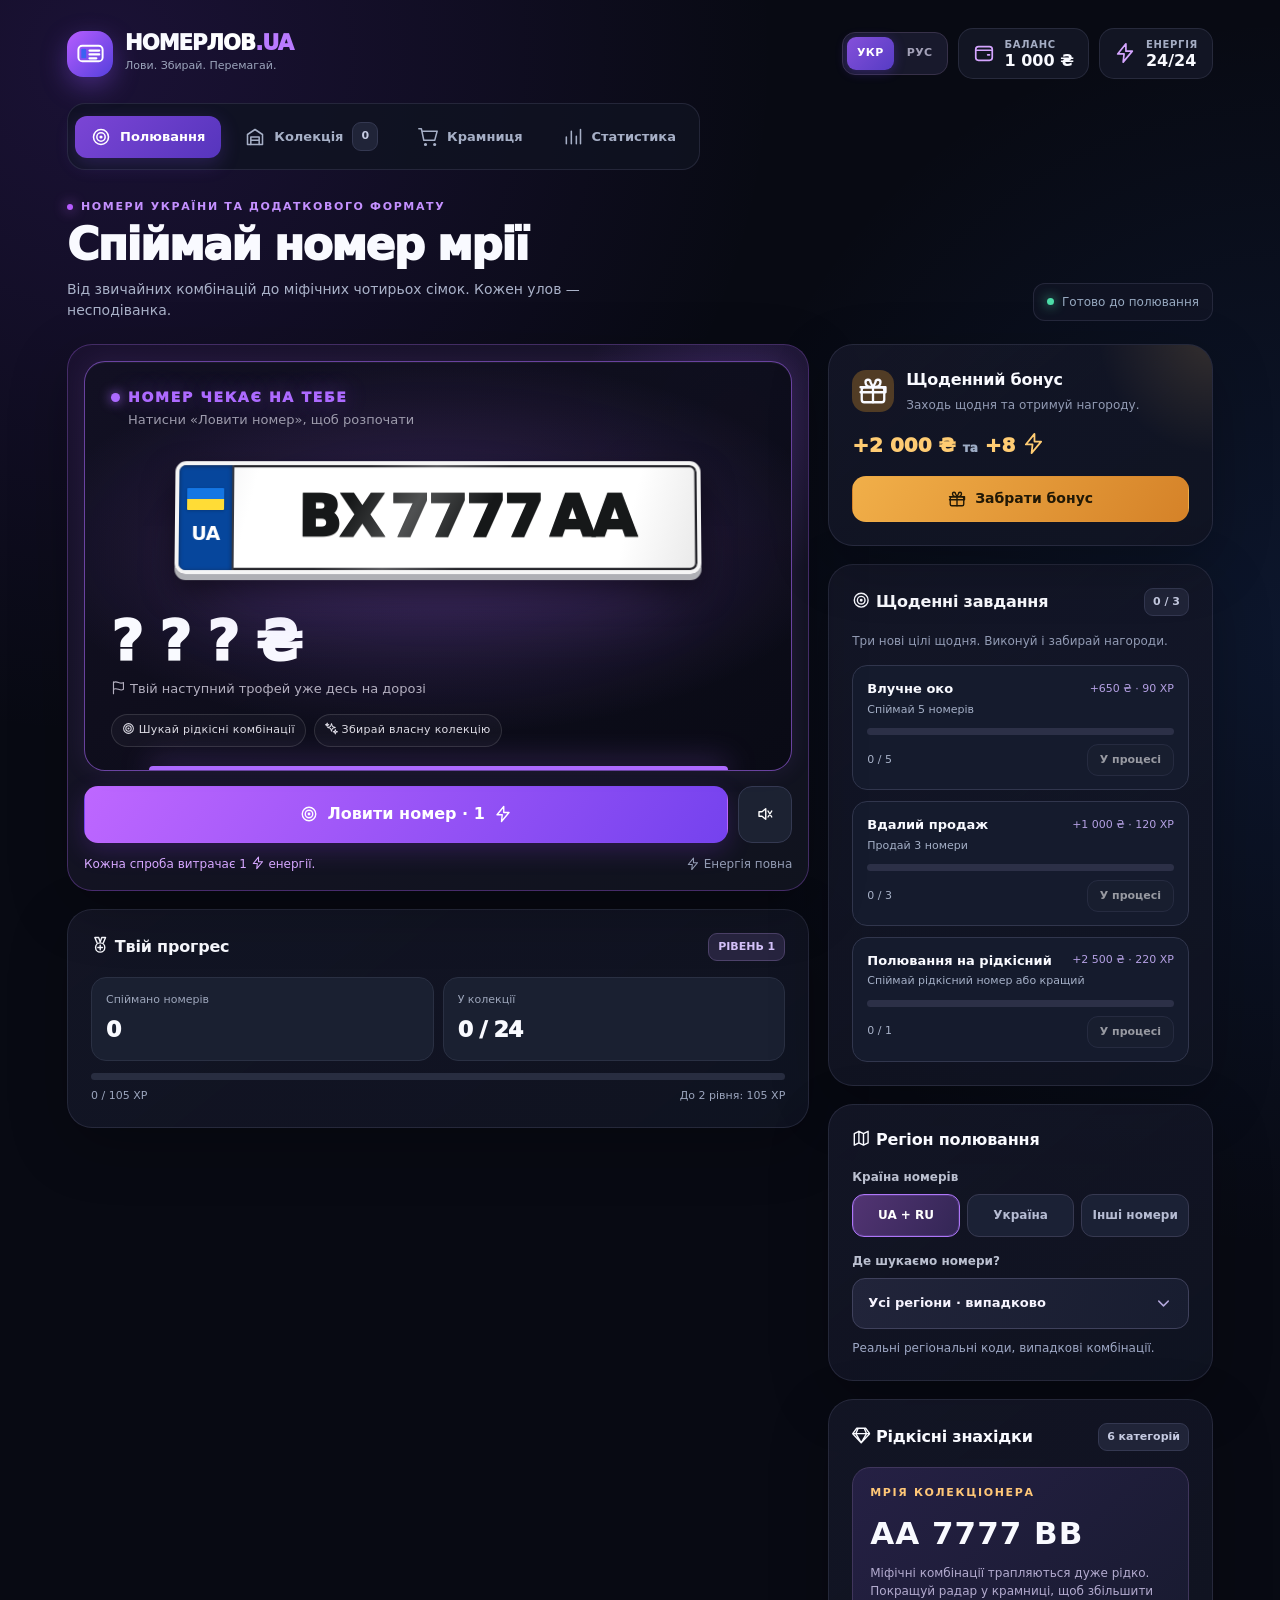
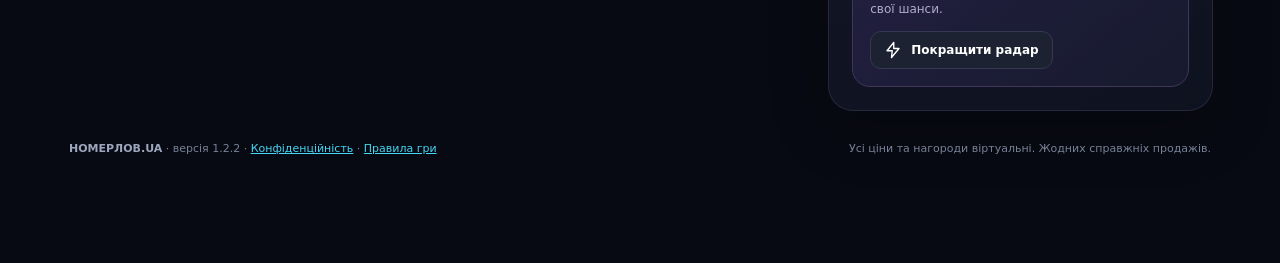
==== index.html @ 93c9ab0f "fix(ui): neutral labels for alternate plates (v1.2.2)" ====
<!doctype html>
<html lang="uk">
<head>
  <meta charset="utf-8">
  <meta name="viewport" content="width=device-width,initial-scale=1,viewport-fit=cover">
  <meta name="theme-color" content="#0b0b17">
  <meta name="description" content="НомерЛов UA — гра про колекціонування українських автомобільних номерів та номерів додаткового формату. Лови рідкісні комбінації, збирай колекцію та покращуй радар.">
  <link rel="icon" type="image/svg+xml" href="icon.svg">
  <link rel="apple-touch-icon" href="icon-192.png">
  <link rel="manifest" href="manifest.webmanifest">
  <title>НомерЛов UA — полювання на номери</title>
  <style>
    :root{--bg:#080a13;--bg2:#101222;--panel:#111525;--panel2:#171b2e;--white:#f9faff;--muted:#929bb4;--line:rgba(198,204,248,.115);--primary:#a75eff;--primary2:#684cf0;--cyan:#44d6f3;--green:#52dfad;--gold:#ffcc73;--radius:25px;--rarity:#a75eff;--shadow:0 18px 60px rgba(0,0,0,.24)}
    *{box-sizing:border-box}html{scroll-behavior:smooth}body{margin:0;min-height:100vh;color:var(--white);font:500 15px/1.5 system-ui,-apple-system,'Segoe UI',Arial,sans-serif;background:radial-gradient(ellipse 72% 50% at 8% 3%,rgba(112,52,211,.18),transparent 73%),radial-gradient(ellipse 54% 39% at 101% 34%,rgba(46,111,228,.12),transparent 85%),var(--bg);overflow-x:hidden}
    button,select,input{font:inherit}button{cursor:pointer}button:disabled{cursor:not-allowed;opacity:.56}button:focus-visible,select:focus-visible,input:focus-visible{outline:3px solid rgba(98,208,255,.8);outline-offset:3px}a{color:var(--cyan)}.hidden{display:none!important}.wrap{max-width:1190px;margin:0 auto;padding:0 22px}.upper{font-size:11px;font-weight:900;letter-spacing:1.65px;text-transform:uppercase}.muted{color:var(--muted)}.num{font-variant-numeric:tabular-nums}.top-glow{position:fixed;pointer-events:none;inset:0;background-image:linear-gradient(110deg,rgba(255,255,255,.016) 1px,transparent 1px);background-size:76px 76px;opacity:.28;mask-image:linear-gradient(to bottom,#000,transparent 65%)}
    .header{position:relative;z-index:3;display:flex;justify-content:space-between;align-items:center;gap:16px;padding:28px 0 24px}.brand{display:inline-flex;gap:12px;align-items:center;min-width:0}.brand-mark{display:grid;place-items:center;width:46px;height:46px;flex-shrink:0;border-radius:16px;background:linear-gradient(135deg,#b65dff,#5540dc);box-shadow:0 9px 26px rgba(145,82,247,.36)}.brand-mark svg{width:31px;height:31px}.brand-text{font-size:21px;font-weight:1000;letter-spacing:-.9px;line-height:1.1}.brand-text i{font-style:normal;color:#b97aff}.brand-tag{font-size:11px;color:#9ca5bc;margin-top:3px}.header-right{display:flex;align-items:center;gap:10px}.mini-stat{min-height:51px;display:flex;gap:10px;align-items:center;padding:8px 14px;border:1px solid var(--line);border-radius:15px;background:#141827d9;white-space:nowrap}.mini-stat .ico{font-size:21px}.mini-stat .small{font-size:10px;color:#a5adc4;text-transform:uppercase;font-weight:800;letter-spacing:.7px}.mini-stat strong{font-size:16px;line-height:1.15;display:block}.status-dot{height:7px;width:7px;border-radius:50%;background:#4ddda8;box-shadow:0 0 12px #4ddda8}
    .nav{display:flex;align-items:center;gap:8px;padding:7px;background:#101422c9;border:1px solid var(--line);border-radius:18px;margin-bottom:29px;width:fit-content}.nav button{border:0;background:transparent;color:#a6afc6;border-radius:12px;padding:11px 16px;display:flex;align-items:center;gap:9px;font-size:13px;font-weight:850;transition:.15s}.nav button:hover{color:#fff;background:#20263c}.nav button.active{color:white;background:linear-gradient(135deg,#7b45d5,#5635bd);box-shadow:0 6px 19px rgba(126,79,234,.23)}.nav .nav-icon{font-size:16px}
    .intro{display:flex;justify-content:space-between;align-items:flex-end;gap:16px;margin-bottom:23px}.eyebrow{color:#c490ff;margin-bottom:6px;display:flex;gap:8px;align-items:center}.eyebrow:before{content:"";display:inline-block;height:6px;width:6px;border-radius:50%;background:#b65bff;box-shadow:0 0 13px #c064ff}h1{font-size:clamp(27px,4.3vw,44px);line-height:1.1;letter-spacing:-1.7px;margin:0 0 9px;font-weight:970}h2{font-size:21px;letter-spacing:-.5px;margin:0;font-weight:900}h3{margin:0;font-size:16px;font-weight:900;letter-spacing:-.2px}p{margin:0}.intro p{color:#aab2c9;max-width:560px;font-size:14px}.online{display:flex;align-items:center;gap:8px;color:#97a9c0;font-size:12px;background:#141727ad;border:1px solid var(--line);padding:9px 13px;border-radius:12px;white-space:nowrap}.app-layout{display:grid;grid-template-columns:minmax(0,1.64fr) minmax(280px,.85fr);gap:19px;align-items:start}.stack{display:grid;gap:18px}.panel{border:1px solid var(--line);border-radius:var(--radius);background:linear-gradient(142deg,#17192bbc,#101422e8);box-shadow:var(--shadow)}.panel-pad{padding:23px}.section-title{display:flex;align-items:center;justify-content:space-between;gap:12px;margin-bottom:16px}.section-title p{font-size:13px;color:var(--muted)}
    .hunt-card{padding:16px;background:linear-gradient(155deg,#1b1230 0,#141324 47%,#10131e 100%);border:1px solid rgba(178,103,255,.3);position:relative;overflow:hidden}.hunt-card:before{content:"";position:absolute;inset:-95px -100px auto auto;width:340px;height:340px;background:radial-gradient(circle,rgba(137,76,218,.23),transparent 67%);pointer-events:none}.card-surface{position:relative;overflow:hidden;border-radius:21px;padding:25px 26px 23px;min-height:366px;border:1.5px solid color-mix(in srgb,var(--rarity) 58%,transparent);background:radial-gradient(ellipse 72% 58% at 50% 45%,color-mix(in srgb,var(--rarity) 25%,transparent),transparent 80%),linear-gradient(145deg,rgba(18,17,35,.95),rgba(10,11,21,.96));box-shadow:inset 0 1px 1px rgba(255,255,255,.055),0 0 25px color-mix(in srgb,var(--rarity) 10%,transparent)}.card-surface:after{content:"";position:absolute;bottom:0;left:9%;right:9%;height:4px;border-radius:4px 4px 0 0;background:var(--rarity);box-shadow:0 0 30px var(--rarity)}.rarity-line{display:flex;align-items:center;gap:8px;font-size:14px;font-weight:950;letter-spacing:1.7px;color:var(--rarity);text-transform:uppercase;text-shadow:0 0 22px color-mix(in srgb,var(--rarity) 42%,transparent)}.rarity-line .dot{height:9px;width:9px;border-radius:50%;background:var(--rarity);box-shadow:0 0 12px var(--rarity)}.smallline{margin:2px 0 20px 17px;color:#9d9bac;font-size:13px}.plate-stage{position:relative;min-height:114px;display:flex;align-items:center;justify-content:center;padding:12px 0 15px}.plate-stage:before{content:"";position:absolute;left:15%;right:15%;bottom:11px;height:29px;background:var(--rarity);filter:blur(43px);opacity:.43}.plate{position:relative;display:flex;align-items:stretch;justify-content:stretch;overflow:hidden;width:min(100%,526px);aspect-ratio:4.66/1;background:linear-gradient(105deg,#e8e9eb,#fff 15%,#fff 85%,#e9e9e9);border:4px solid #f5f5f5;border-radius:11px;box-shadow:inset 0 0 0 2.3px #24242a,0 6px 0 #afb0b5,0 16px 31px #0008;transform:perspective(900px) rotateX(2deg);transition:filter .2s}.plate:after{content:"";pointer-events:none;position:absolute;inset:0;background:linear-gradient(118deg,transparent 33%,rgba(255,255,255,.65) 45%,transparent 58%);opacity:.38}.plate-eu{background:#06469c;color:#fff;flex:0 0 10.7%;display:flex;flex-direction:column;align-items:center;justify-content:center;gap:9px;border-right:2px solid #343844;box-shadow:inset 0 1px 4px #13284f}.plate-flag{display:flex;flex-direction:column;width:70%;height:21%;border-radius:1px;overflow:hidden;box-shadow:0 1px 3px #0003}.plate-flag i:first-child{background:#1476e4;flex:1}.plate-flag i:last-child{background:#ffdc36;flex:1}.plate-eu strong{font-weight:850;font-size:clamp(11px,1.8vw,19px);letter-spacing:-.6px}.plate-main{flex:1;display:flex;align-items:center;justify-content:center;color:#161819;font-size:clamp(22px,5.1vw,57px);font-family:'Arial Narrow',Impact,system-ui,sans-serif;font-stretch:condensed;letter-spacing:-1.7px;font-weight:950;line-height:1;white-space:nowrap;padding:0 3px;text-shadow:0 1px .2px #0005}.plate-main .plate-digits{margin:0 .14em}.price{font-size:clamp(31px,5.3vw,55px);letter-spacing:-1.5px;font-weight:1000;line-height:1.12;margin-top:22px}.card-desc{color:#b4b0c0;font-size:13px;margin-top:6px;min-height:19px}.traits{display:flex;flex-wrap:wrap;gap:8px;margin-top:16px}.trait{font-size:11px;letter-spacing:.3px;color:#dedde6;background:#ffffff08;border:1px solid #ffffff20;padding:7px 10px;border-radius:999px;white-space:nowrap}.trait b{color:var(--rarity);font-weight:950}.card-surface[data-rarity="common"]{--rarity:#91a0bd}.card-surface[data-rarity="uncommon"]{--rarity:#4bdfaf}.card-surface[data-rarity="rare"]{--rarity:#59a8ff}.card-surface[data-rarity="epic"]{--rarity:#ae6dff}.card-surface[data-rarity="legendary"]{--rarity:#ffcc74}.card-surface[data-rarity="mythic"]{--rarity:#ff65d2}.card-surface[data-rarity="waiting"]{--rarity:#ad6aff}
    .hunting .plate-main{animation:plate-shake .16s infinite alternate}.hunting .plate-stage{filter:blur(.6px)}@keyframes plate-shake{from{transform:translateX(-1.5px);opacity:.9}to{transform:translateX(2px);opacity:1}}.new-catch .card-surface{animation:catch-pop .6s ease-out}@keyframes catch-pop{0%{transform:scale(.975);filter:brightness(1.6)}100%{transform:scale(1);filter:brightness(1)}}
    .action-bar{display:grid;grid-template-columns:1fr auto;gap:10px;margin-top:15px}.btn{border-radius:14px;border:1px solid transparent;display:inline-flex;align-items:center;justify-content:center;gap:9px;padding:13px 17px;font-size:14px;font-weight:850;color:white;transition:transform .16s,filter .16s,background .16s;line-height:1.25}.btn:not(:disabled):active{transform:scale(.97)}.btn:hover:not(:disabled){filter:brightness(1.1)}.btn-primary{background:linear-gradient(125deg,#be67ff,#7542ee);box-shadow:0 8px 23px #873be43a}.btn-green{background:linear-gradient(125deg,#22b886,#127c85)}.btn-red{background:linear-gradient(125deg,#df627a,#a84267)}.btn-outline{border-color:#343951;background:#1c2232}.btn-ghost{background:#ffffff0c;border-color:#ffffff20}.btn-gold{background:linear-gradient(125deg,#f1af49,#d58228);color:#211806}.btn-small{font-size:12px;padding:9px 13px;border-radius:11px}.btn-block{width:100%}.action-bar .btn{min-height:57px;font-size:16px}.hint{font-size:12px;color:#939cb4;display:flex;align-items:center;justify-content:space-between;gap:8px;margin-top:12px}.catch-note{color:#d6a7ff;min-height:19px}.chip{display:inline-flex;align-items:center;gap:5px;background:#202438;border:1px solid #343851;border-radius:9px;padding:5px 8px;color:#c6cbe2;font-size:11px;font-weight:800}
    .reward{position:relative;overflow:hidden}.reward:before{content:"";position:absolute;width:240px;height:240px;right:-125px;top:-130px;background:radial-gradient(circle,#ffc56e27,transparent 70%);pointer-events:none}.reward-title{display:flex;gap:12px;align-items:center}.symbol{width:42px;height:42px;border-radius:14px;display:grid;place-items:center;font-size:22px;flex-shrink:0;background:#253046}.symbol.gold{background:#513c25}.symbol.purple{background:#37284b}.symbol.cyan{background:#173d4c}.reward p,.settings p{font-size:12px;color:var(--muted);margin-top:4px}.reward .btn{margin-top:16px}.reward .reward-amount{font-size:20px;font-weight:950;color:var(--gold);margin-top:16px}.select-label{display:block;font-size:12px;color:#bbc0d0;font-weight:800;margin-bottom:8px}.select{appearance:none;width:100%;color:#f4f5fc;background:#1a2134 url("data:image/svg+xml,%3Csvg xmlns='http://www.w3.org/2000/svg' width='18' height='18' viewBox='0 0 24 24' fill='none' stroke='%23a9b1c8' stroke-width='2'%3E%3Cpath d='m6 9 6 6 6-6'/%3E%3C/svg%3E") no-repeat right 14px center;border:1px solid #343b52;padding:13px 37px 13px 13px;border-radius:13px;font-weight:750;font-size:13px}.region-info{font-size:12px;color:#9ea8c5;margin-top:10px}.region-info strong{color:#d3ddf7}.stats-quick{display:grid;grid-template-columns:repeat(2,minmax(0,1fr));gap:9px}.statbox{background:#1a2031;border:1px solid #2a3043;border-radius:15px;padding:14px}.statbox .k{font-size:11px;color:#9da6bb}.statbox .v{font-size:22px;font-weight:950;letter-spacing:-.7px;margin-top:4px}.statbox .u{color:#b084ed}.progress{height:7px;background:#282d40;border-radius:10px;overflow:hidden;margin-top:12px}.progress>div{height:100%;border-radius:10px;background:linear-gradient(90deg,#7a57e9,#59d8fa);width:0;transition:width .25s}.progress-label{display:flex;justify-content:space-between;color:#9ba5bd;font-size:11px;margin-top:8px}
    .box-blend{background:linear-gradient(140deg,#252044,#171a2e);border:1px solid #40365c;border-radius:18px;padding:17px}.box-blend p{font-size:12px;color:#b3abcf;margin-top:8px}.box-blend .btn{margin-top:13px}.footer{padding:30px 2px 105px;display:flex;align-items:center;justify-content:space-between;gap:12px;color:#778198;font-size:11px}.footer strong{color:#9ca6bc}
    .collection-layout,.shop-layout,.stats-layout{display:grid;gap:18px}.toolbar{display:flex;gap:9px;flex-wrap:wrap;justify-content:space-between;align-items:center}.toolbar-left{display:flex;gap:8px;flex-wrap:wrap}.filter-btn{border:1px solid #32374d;border-radius:11px;background:#171c2e;color:#c7cce0;padding:9px 13px;font-weight:780;font-size:12px}.filter-btn.active{border-color:#a866ff;color:#fff;background:#433063}.collection-grid{display:grid;grid-template-columns:repeat(3,minmax(0,1fr));gap:13px}.collection-item{min-width:0;border:1px solid #30364b;border-top:3px solid var(--rarity);border-radius:17px;background:linear-gradient(150deg,#20243a,#141925);padding:13px;display:flex;flex-direction:column;gap:8px}.collection-item[data-rarity="common"]{--rarity:#91a0bd}.collection-item[data-rarity="uncommon"]{--rarity:#4bdfaf}.collection-item[data-rarity="rare"]{--rarity:#59a8ff}.collection-item[data-rarity="epic"]{--rarity:#ae6dff}.collection-item[data-rarity="legendary"]{--rarity:#ffcc74}.collection-item[data-rarity="mythic"]{--rarity:#ff65d2}.collection-item .item-top{font-size:10px;font-weight:900;letter-spacing:.8px;color:var(--rarity);text-transform:uppercase;display:flex;justify-content:space-between;gap:5px}.mini-plate{background:#f7f9fd;display:flex;align-items:center;overflow:hidden;border:2px solid #b5bac0;outline:1px solid #22252b;outline-offset:-4px;border-radius:6px;color:#171a1b;height:54px}.mini-plate .mini-blue{align-self:stretch;background:#0652ad;width:25px;display:flex;flex-direction:column;align-items:center;justify-content:center;gap:4px;color:#fff;font-size:8px;font-weight:900}.mini-plate .mini-blue i{width:15px;height:9px;background:linear-gradient(#176de1 50%,#f9dd35 50%)}.mini-plate strong{flex:1;font-size:clamp(11px,1.8vw,21px);font-family:Impact,'Arial Narrow',Arial,sans-serif;white-space:nowrap;text-align:center;letter-spacing:-.6px}.item-price{font-size:19px;font-weight:950}.item-sub{font-size:11px;color:#a1abc1;min-height:32px}.item-btns{display:grid;grid-template-columns:1fr auto;gap:6px;margin-top:auto}.item-btns button{font-size:11px;padding:8px 9px}.empty{display:flex;flex-direction:column;align-items:center;justify-content:center;text-align:center;gap:10px;padding:65px 20px;color:#99a6bc;border:1px dashed #3b3d58;border-radius:18px}.empty .illustration{font-size:51px}.empty strong{font-size:19px;color:white}.empty p{max-width:330px;font-size:13px}.shop-grid{display:grid;grid-template-columns:repeat(3,minmax(0,1fr));gap:15px}.shop-card{border:1px solid #30384c;border-radius:20px;background:linear-gradient(148deg,#20263a,#151829);padding:21px;display:flex;flex-direction:column;align-items:flex-start;min-height:280px}.shop-card .symbol{margin-bottom:16px;width:52px;height:52px;font-size:27px}.shop-card h3{font-size:18px}.shop-card p{color:#a7b0c6;font-size:12px;margin-top:7px;flex:1}.shop-card .shop-level{font-size:11px;color:#c394ff;font-weight:850;letter-spacing:.6px;margin-top:13px}.shop-card .price-tag{font-size:24px;font-weight:950;margin-top:6px}.shop-card .btn{width:100%;margin-top:13px}.probability{display:grid;gap:11px}.prob-row{display:grid;grid-template-columns:112px 1fr 53px;align-items:center;gap:10px;font-size:12px;color:#bcc5d5}.prob-line{background:#292d40;height:8px;border-radius:20px;overflow:hidden}.prob-line span{display:block;height:100%;background:var(--bar-color);width:0;border-radius:20px}.prob-row strong{text-align:right;font-weight:800}.history{display:grid;gap:8px}.history-item{display:flex;align-items:center;justify-content:space-between;gap:12px;padding:13px 15px;background:#1b2032;border-radius:12px;border:1px solid #ffffff0b}.history-name{font-weight:850}.history-time{font-size:11px;color:#97a2b9;margin-top:2px}.history-value{font-weight:900;text-align:right}.stat-feature{display:grid;grid-template-columns:repeat(4,minmax(0,1fr));gap:12px}.stat-feature .statbox{padding:18px}.stat-feature .statbox .v{font-size:28px}.achievements{display:grid;grid-template-columns:repeat(3,minmax(0,1fr));gap:12px}.achievement{display:flex;align-items:flex-start;gap:12px;background:#1c2132;border:1px solid #35394f;border-radius:15px;padding:16px;opacity:.45}.achievement.unlocked{opacity:1;border-color:#8c65bc82;background:#26213b}.achievement .medal{font-size:28px}.achievement strong{font-size:13px}.achievement p{font-size:11px;color:#abb1c5;margin-top:3px}
    .toast-container{position:fixed;z-index:50;top:18px;right:18px;display:grid;gap:9px;max-width:min(360px,calc(100vw - 36px));pointer-events:none}.toast{pointer-events:auto;display:flex;gap:11px;align-items:flex-start;background:#25293b;border:1px solid #58607a;border-left:4px solid #a874ff;color:#fff;border-radius:13px;padding:13px 16px;box-shadow:0 12px 30px #0009;animation:toast-in .24s ease-out}.toast p{font-size:12px;color:#b3bdd5;margin-top:1px}.toast-icon{font-size:22px}@keyframes toast-in{from{opacity:0;transform:translateX(18px)}to{opacity:1;transform:translateX(0)}}
    .modal-screen{position:fixed;z-index:99;inset:0;padding:25px;background:#050711d9;backdrop-filter:blur(8px);display:grid;place-items:center}.modal{width:min(100%,440px);padding:25px;border:1px solid #585074;background:linear-gradient(140deg,#26203a,#111825);border-radius:23px;box-shadow:0 25px 100px #000b}.modal .big{font-size:36px;margin-bottom:7px}.modal h2{font-size:22px}.modal p{font-size:13px;color:#b2bbd0;margin:11px 0 23px}.modal-btns{display:grid;grid-template-columns:1fr 1fr;gap:10px}.sr-only{position:absolute!important;width:1px;height:1px;padding:0;margin:-1px;overflow:hidden;clip:rect(0,0,0,0);white-space:nowrap;border:0}.sparks{pointer-events:none;position:fixed;z-index:40;inset:0;overflow:hidden}.spark{position:absolute;width:8px;height:14px;background:hsl(var(--h),95%,64%);border-radius:2px;animation:spark-fall 1.5s ease-out forwards;box-shadow:0 0 11px currentColor}@keyframes spark-fall{0%{opacity:1;transform:translate(0,0) rotate(0)}100%{opacity:0;transform:translate(var(--dx),var(--dy)) rotate(var(--rot))}}
    .view{display:none}.view.active{display:block}.bottom-nav{display:none}.dash-pill{display:inline-flex;gap:6px;align-items:center;background:#282540;border:1px solid #4e436b;color:#d9c6ff;border-radius:9px;padding:5px 9px;font-size:11px;font-weight:850}
    @media(max-width:920px){.app-layout{grid-template-columns:minmax(0,1.4fr) minmax(250px,.8fr)}.collection-grid{grid-template-columns:repeat(2,minmax(0,1fr))}.shop-grid{grid-template-columns:repeat(2,minmax(0,1fr))}.stat-feature{grid-template-columns:repeat(2,1fr)}.achievements{grid-template-columns:repeat(2,1fr)}.plate-main{font-size:clamp(22px,4vw,48px)}}
    @media(max-width:700px){.wrap{padding:0 14px}.header{padding:17px 0 18px}.brand-mark{height:42px;width:42px;border-radius:13px}.brand-text{font-size:19px}.brand-tag{font-size:10px}.mini-stat{padding:7px 10px;gap:5px;min-height:44px}.mini-stat .ico{font-size:17px}.mini-stat .small{font-size:9px}.mini-stat strong{font-size:13px}.header-right .mini-stat:nth-child(2){display:none}.nav{display:none}.bottom-nav{display:flex;position:fixed;z-index:20;bottom:0;left:0;right:0;justify-content:space-around;align-items:center;padding:8px 6px max(8px,env(safe-area-inset-bottom));border-top:1px solid #393549;background:#121525f5;backdrop-filter:blur(15px);box-shadow:0 -6px 35px #0008}.bottom-nav button{display:flex;flex-direction:column;align-items:center;gap:2px;background:transparent;border:0;color:#8995b0;font-size:10px;font-weight:850;min-width:70px;padding:5px}.bottom-nav button .nav-icon{font-size:23px;line-height:1.25}.bottom-nav button.active{color:#c795ff}.intro{margin-bottom:18px}.intro h1{font-size:32px}.intro p{font-size:12px}.intro .online{display:none}.app-layout{grid-template-columns:1fr}.stack{gap:14px}.panel-pad{padding:18px}.hunt-card{padding:10px;border-radius:22px}.card-surface{border-radius:17px;padding:22px 16px;min-height:329px}.plate-stage{min-height:100px;padding:8px 0}.plate{border-width:3px;border-radius:9px}.plate-main{font-size:clamp(19px,7.35vw,44px);letter-spacing:-1.2px}.plate-eu{gap:4px}.plate-eu strong{font-size:clamp(10px,2.8vw,16px)}.price{font-size:clamp(30px,8.4vw,46px);margin-top:14px}.rarity-line{font-size:12px;letter-spacing:1.3px}.smallline{margin-bottom:13px}.footer{padding-bottom:105px}.collection-grid{grid-template-columns:repeat(2,minmax(0,1fr));gap:9px}.collection-item{padding:10px}.collection-item .item-price{font-size:16px}.mini-plate{height:44px}.mini-plate .mini-blue{width:19px}.mini-plate strong{font-size:clamp(10px,3.1vw,18px)}.shop-grid{grid-template-columns:1fr}.shop-card{min-height:0}.stat-feature{grid-template-columns:repeat(2,minmax(0,1fr))}.stat-feature .statbox .v{font-size:23px}.achievements{grid-template-columns:1fr}.toolbar{align-items:stretch}.toolbar-left{width:100%}.filter-btn{flex:1}.action-bar .btn{font-size:14px;padding:12px 10px}.toast-container{top:8px;right:8px}.toast{padding:10px 12px}}
    @media(max-width:360px){.brand-text{font-size:17px}.mini-stat{padding:6px 8px}.mini-stat strong{font-size:12px}.plate-main{font-size:clamp(17px,7vw,29px)}.plate-eu strong{font-size:9px}.card-surface{padding:17px 12px}.trait{font-size:10px;padding:6px 8px}.collection-grid{grid-template-columns:1fr}.mini-plate{height:65px}.mini-plate strong{font-size:24px}}
    @media(prefers-reduced-motion:reduce){*,*:before,*:after{animation-duration:.001ms!important;transition-duration:.001ms!important;scroll-behavior:auto!important}}

    /* v1.1 custom vector icon system, consistent on Android/iOS/desktop */
    .svg-sprite{pointer-events:none}.ui-icon{width:1.15em;height:1.15em;display:inline-block;vertical-align:-.17em;flex:0 0 auto;fill:none;stroke:currentColor;stroke-width:1.85;stroke-linecap:round;stroke-linejoin:round}
    .nav-icon{display:inline-grid;place-items:center}.nav-icon .ui-icon{width:20px;height:20px}.bottom-nav .nav-icon .ui-icon{width:26px;height:26px}.mini-stat .ico .ui-icon{width:22px;height:22px;color:#d5a5ff}
    .btn .ui-icon{width:18px;height:18px}.symbol{display:grid;place-items:center}.symbol .ui-icon{width:30px;height:30px}.toast-icon .ui-icon{width:23px;height:23px;color:#e1b9ff}.modal .big .ui-icon{width:38px;height:38px;color:#c89aff}.medal .ui-icon{width:26px;height:26px;color:#d6b1ff}.empty .illustration .ui-icon{width:54px;height:54px;color:#9869f6}.trait .ui-icon{width:13px;height:13px}.item-top .ui-icon{width:15px;height:15px}.status-inline{display:inline-flex;align-items:center;gap:6px}
    .quest-list{display:grid;gap:11px}.quest-item{padding:13px 14px;border-radius:15px;background:#151b2d;border:1px solid #31364d}.quest-header{display:flex;justify-content:space-between;align-items:center;gap:10px}.quest-title{font-size:13px;font-weight:850}.quest-reward{font-size:11px;color:#b4a0e3}.quest-desc{color:#a5b0c7;font-size:11px;margin:3px 0 10px}.quest-track{height:7px;background:#2c3047;border-radius:20px;overflow:hidden}.quest-track>span{display:block;height:100%;border-radius:20px;background:linear-gradient(90deg,#8354e6,#c471ff);transition:width .3s}.quest-bottom{display:flex;align-items:center;justify-content:space-between;gap:10px;margin-top:9px}.quest-counter{font-size:11px;color:#a8b2c8;font-variant-numeric:tabular-nums}.quest-bottom .btn{font-size:11px;padding:8px 12px}.quest-item.done{border-color:#41cbb580}.quest-item.done .quest-track>span{background:#45d6a8}
    .best-list{display:grid;gap:10px}.best-row{display:grid;grid-template-columns:auto minmax(0,1fr) auto;align-items:center;gap:12px;border:1px solid #353a50;border-radius:15px;background:linear-gradient(120deg,#232439,#141927);padding:12px 15px}.best-rank{width:32px;height:32px;display:grid;place-items:center;background:#372955;border:1px solid #594776;border-radius:10px;color:#e3c9ff;font-weight:900;font-size:13px}.best-code{font-weight:950;font-size:15px;letter-spacing:.15px}.best-meta{font-size:11px;color:#98a3ba}.best-price{font-size:14px;font-weight:900;text-align:right;white-space:nowrap}.new-rarity{position:fixed;z-index:42;inset:0;display:grid;place-items:center;padding:24px;pointer-events:none;background:radial-gradient(circle at 50% 50%,color-mix(in srgb,var(--revealed) 22%,transparent),transparent 68%);animation:reveal-fade 1.75s ease-out forwards}.new-rarity .reveal-center{display:flex;flex-direction:column;align-items:center;gap:12px;text-align:center;transform-origin:center;animation:reveal-burst 1s cubic-bezier(.2,1.4,.4,1) both}.new-rarity .reveal-icon{width:90px;height:90px;border-radius:50%;display:grid;place-items:center;border:2px solid var(--revealed);background:#100e1eef;box-shadow:0 0 25px var(--revealed),0 0 100px color-mix(in srgb,var(--revealed) 50%,transparent)}.new-rarity .reveal-icon .ui-icon{width:46px;height:46px;color:var(--revealed)}.new-rarity .reveal-name{font-size:clamp(23px,6vw,43px);font-weight:1000;letter-spacing:.06em;color:var(--revealed);text-shadow:0 0 30px var(--revealed)}.new-rarity .reveal-code{font-size:clamp(19px,4vw,29px);font-weight:950;color:#fff;letter-spacing:1px}.new-rarity .reveal-hint{font-size:12px;color:#d8c9f3}
    @keyframes reveal-burst{0%{opacity:0;transform:scale(.35) rotate(-14deg)}65%{opacity:1;transform:scale(1.09) rotate(2deg)}100%{transform:scale(1) rotate(0)}}@keyframes reveal-fade{0%{opacity:0}15%{opacity:1}72%{opacity:1}100%{opacity:0}}@media(prefers-reduced-motion:reduce){.new-rarity{animation:none;opacity:.97}}
    @media(max-width:700px){.quest-header{align-items:flex-start}.best-row{padding:11px}.best-code{font-size:13px}.best-price{font-size:12px}.new-rarity .reveal-icon{width:78px;height:78px}}

    /* v1.2 custom controls, bilingual UI and authentic plate layouts */
    .language-switch{display:flex;gap:3px;padding:4px;background:#18192c;border:1px solid #373149;border-radius:13px;align-self:center}.lang-btn{border:0;background:none;color:#a3a1b8;padding:8px 10px;border-radius:9px;font-size:11px;font-weight:900;letter-spacing:.4px}.lang-btn.active{color:#fff;background:linear-gradient(135deg,#8550da,#563cc4);box-shadow:0 2px 12px #713df350}.header-right{flex-wrap:wrap;justify-content:flex-end}
    .country-modes{display:grid;grid-template-columns:repeat(3,minmax(0,1fr));gap:7px;margin-bottom:15px}.country-pill{font-weight:800;font-size:12px;min-height:43px;color:#b6bcd3;border:1px solid #373951;border-radius:12px;background:#1b2135;padding:9px 4px;transition:.15s}.country-pill.active{background:linear-gradient(120deg,#523473,#332655);border-color:#ae76f8;color:#fff;box-shadow:inset 0 0 0 1px #845dc644}
    .choice-trigger{display:flex;align-items:center;justify-content:space-between;gap:16px;width:100%;min-height:51px;border:1px solid #3f415c;border-radius:13px;background:linear-gradient(105deg,#21243a,#181d30);padding:12px 15px;color:#f7f4ff;text-align:left;font-size:13px;font-weight:800}.choice-trigger .ui-icon{width:19px;height:19px;color:#b4a8dc}.choice-trigger:hover,.choice-trigger:focus-visible{border-color:#aa72f7}.choice-sort{min-width:162px;width:auto;max-width:100%}
    .choice-backdrop{position:fixed;inset:0;z-index:150;background:rgba(4,4,15,.75);display:flex;align-items:flex-end;justify-content:center;padding:12px;backdrop-filter:blur(9px);animation:fadeIn .18s ease}.choice-sheet{width:min(580px,100%);max-height:min(83dvh,760px);display:flex;flex-direction:column;overflow:hidden;border:1px solid #56456f;border-radius:28px;background:linear-gradient(156deg,#28213b 0%,#17192d 48%,#121827 100%);box-shadow:0 20px 90px #000b;animation:sheetUp .23s cubic-bezier(.2,.9,.2,1)}.sheet-grip{width:44px;height:5px;border-radius:8px;background:#605674;margin:12px auto 0}.sheet-head{display:flex;justify-content:space-between;align-items:center;padding:17px 22px 14px;gap:8px}.sheet-overline{color:#b18ae3;font-size:10px;font-weight:950;letter-spacing:1.4px}.sheet-head h2{font-size:23px;line-height:1.2;margin:5px 0 0}.choice-close{flex:0 0 auto;width:41px;height:41px;display:grid;place-items:center;background:#26263d;color:#d3cfe2;border:1px solid #48435e;border-radius:13px}.choice-close .ui-icon{width:20px;height:20px}.sheet-search-wrap{margin:0 20px 13px;display:flex;align-items:center;gap:10px;border:1px solid #49445c;background:#0e1222;border-radius:13px;color:#bbb4d2;padding:0 13px}.sheet-search-wrap input{width:100%;font-size:14px;background:transparent;border:0;outline:0;color:#fff;height:49px;min-width:0}.sheet-search-wrap input::placeholder{color:#8c8ba3}.choice-options{flex:1;min-height:0;overflow:auto;overscroll-behavior:contain;padding:0 16px 12px;display:grid;align-content:start;gap:8px;scrollbar-color:#644d80 transparent}.choice-option{display:flex;align-items:center;justify-content:space-between;gap:12px;width:100%;min-height:62px;border:1px solid #35384e;background:#202338;color:#edf0ff;text-align:left;border-radius:15px;padding:12px 15px}.choice-option:hover,.choice-option:focus-visible{border-color:#9465d9;background:#2d2746}.choice-option[aria-selected="true"]{border-color:#ad75ef;background:#3a2c55}.choice-main{min-width:0;font-weight:850;font-size:14px;line-height:1.25}.choice-sub{color:#a6a9c2;margin-top:3px;font-size:11px;font-weight:600}.choice-check{width:25px;height:25px;border:1.5px solid #77718b;border-radius:50%;flex:0 0 25px;display:grid;place-items:center}.choice-option[aria-selected="true"] .choice-check{background:#9c65ef;border-color:#caa4ff}.choice-option[aria-selected="true"] .choice-check:before{content:'';width:10px;height:6px;border:solid white;border-width:0 0 2px 2px;transform:rotate(-45deg) translate(1px,-1px)}.choice-empty{color:#b2a8c8;text-align:center;padding:22px}.sheet-foot{border-top:1px solid #3b384e;padding:13px 19px 18px;font-size:11px;color:#9a9ab6}.sheet-nosearch .sheet-search-wrap{display:none}.choice-backdrop:not(.hidden)~.modal-screen{z-index:151}
    .plate.ru{aspect-ratio:4.66/1}.plate.ru .plate-eu{display:none}.plate.ru .plate-main{font-size:clamp(20px,4.4vw,52px);letter-spacing:-1.5px;padding:0 1px}.plate-ru-side{display:none;flex:0 0 23%;border-left:2px solid #393b44;flex-direction:column;align-items:center;justify-content:center;color:#141414;padding:3px 1px}.plate.ru .plate-ru-side{display:flex}.ru-region{font-size:clamp(14px,3.2vw,36px);font-weight:950;line-height:1}.ru-country{font-size:clamp(8px,1.7vw,15px);font-weight:900;letter-spacing:.1px;line-height:1.4;margin-top:1px}.mini-plate.ru .mini-blue{display:none}.mini-plate.ru .mini-ru{display:flex}.mini-ru{display:none;flex-direction:column;align-items:center;justify-content:center;border-left:1px solid #444;min-width:54px;padding:1px 3px;align-self:stretch;font-size:11px;font-weight:900}.mini-ru small{font-size:7px}.mini-plate.ru strong{flex:1;font-size:clamp(13px,1.6vw,20px);white-space:nowrap}.item-sub .country-label{display:inline-block;color:#d9c4ff;font-weight:900;font-size:10px;letter-spacing:.5px;margin-right:4px}
    @keyframes sheetUp{from{transform:translateY(35px);opacity:.45}to{transform:translateY(0);opacity:1}}@keyframes fadeIn{from{opacity:0}to{opacity:1}}
    @media(max-width:700px){.choice-backdrop{padding:0;align-items:flex-end}.choice-sheet{border-radius:26px 26px 0 0;max-height:86dvh;padding-bottom:env(safe-area-inset-bottom)}.header-right{gap:6px}.language-switch{order:-1}.mini-stat .ico{display:none}.brand-tag{font-size:9px}.choice-sort{min-width:145px}.plate.ru .plate-main{font-size:clamp(17px,5vw,35px)}.ru-region{font-size:clamp(13px,4vw,28px)}.mini-ru{min-width:48px}}
    @media(max-width:400px){.header{gap:6px}.header-right .mini-stat{padding:6px}.language-switch{padding:2px}.lang-btn{font-size:10px;padding:6px}.brand-mark{width:38px;height:38px}.country-pill{font-size:11px}}
  </style>
</head>
<body>
  <svg xmlns="http://www.w3.org/2000/svg" aria-hidden="true" class="svg-sprite" width="0" height="0" style="position:absolute;overflow:hidden"><symbol id="ico-chevron" viewBox="0 0 24 24"><path d="m6 9 6 6 6-6"/></symbol><symbol id="ico-close" viewBox="0 0 24 24"><path d="M5 5l14 14M19 5 5 19"/></symbol><symbol id="ico-target" viewBox="0 0 24 24"><circle cx="12" cy="12" r="9"/><circle cx="12" cy="12" r="5"/><circle cx="12" cy="12" r="1"/></symbol>
<symbol id="ico-garage" viewBox="0 0 24 24"><path d="M3 21V9l9-6 9 6v12H3Z"/><path d="M7 21v-9h10v9M7 16h10"/></symbol>
<symbol id="ico-cart" viewBox="0 0 24 24"><circle cx="9" cy="21" r="1"/><circle cx="20" cy="21" r="1"/><path d="M1 2h3l3 14h13l3-11H5"/></symbol>
<symbol id="ico-chart" viewBox="0 0 24 24"><path d="M4 20V12m6 8V5m6 15v-9m5 9V3"/></symbol>
<symbol id="ico-wallet" viewBox="0 0 24 24"><rect x="3" y="5" width="18" height="15" rx="3"/><path d="M3 9h18m-5 5h2"/></symbol>
<symbol id="ico-zap" viewBox="0 0 24 24"><path d="m13 2-9 11h7l-1 9 10-12h-7l0-8Z"/></symbol>
<symbol id="ico-flag" viewBox="0 0 24 24"><path d="M4 22V3m0 1c6-4 10 4 16 0v11c-6 4-10-4-16 0"/></symbol>
<symbol id="ico-sparkles" viewBox="0 0 24 24"><path d="m12 3 1.8 5.2L19 10l-5.2 1.8L12 17l-1.8-5.2L5 10l5.2-1.8L12 3Zm7 11 1 3 3 1-3 1-1 3-1-3-3-1 3-1 1-3ZM4 2l.9 2.1L7 5l-2.1.9L4 8l-.9-2.1L1 5l2.1-.9L4 2Z"/></symbol>
<symbol id="ico-medal" viewBox="0 0 24 24"><circle cx="12" cy="15" r="6"/><path d="m8 9-3-7h5l2 6m4 1 3-7h-5l-2 6m0 4v6m-3-3h6"/></symbol>
<symbol id="ico-gift" viewBox="0 0 24 24"><rect x="3" y="9" width="18" height="12" rx="2"/><path d="M2 9h20v4H2m10-4v12M12 9C8 9 6 8 6 5a2 2 0 0 1 4 0l2 4Zm0 0c4 0 6-1 6-4a2 2 0 0 0-4 0l-2 4Z"/></symbol>
<symbol id="ico-map" viewBox="0 0 24 24"><path d="m3 6 6-3 6 3 6-3v15l-6 3-6-3-6 3V6Zm6-3v15m6-12v15"/></symbol>
<symbol id="ico-gem" viewBox="0 0 24 24"><path d="M6 3h12l5 7-11 12L1 10 6 3Zm-5 7h22M8 3l-3 7 7 12 7-12-3-7"/></symbol>
<symbol id="ico-radar" viewBox="0 0 24 24"><circle cx="12" cy="12" r="9"/><circle cx="12" cy="12" r="5"/><path d="M12 12 19 5m-7 7 7 7"/></symbol>
<symbol id="ico-battery" viewBox="0 0 24 24"><rect x="2" y="7" width="18" height="11" rx="2"/><path d="M22 11v3m-11-6-3 5h4l-2 4"/></symbol>
<symbol id="ico-dice" viewBox="0 0 24 24"><rect x="3" y="3" width="18" height="18" rx="3"/><path d="M8 8h.01M16 8h.01M12 12h.01M8 16h.01M16 16h.01" stroke-width="3"/></symbol>
<symbol id="ico-trophy" viewBox="0 0 24 24"><path d="M7 4h10v7a5 5 0 0 1-10 0V4ZM7 6H3v4a4 4 0 0 0 4 4m10-8h4v4a4 4 0 0 1-4 4m-5 2v4m-5 1h10"/></symbol>
<symbol id="ico-history" viewBox="0 0 24 24"><path d="M4 5h15v16H4zM7 9h9M7 13h9M7 17h6"/></symbol>
<symbol id="ico-settings" viewBox="0 0 24 24"><circle cx="12" cy="12" r="3"/><path d="M19 13.5a8 8 0 0 0 0-3l2-1.5-2-3.5-2.4 1a8 8 0 0 0-2.6-1.5L13.5 2h-3L10 5a8 8 0 0 0-2.6 1.5L5 5.5 3 9l2 1.5a8 8 0 0 0 0 3L3 15l2 3.5 2.4-1A8 8 0 0 0 10 19l.5 3h3l.5-3a8 8 0 0 0 2.6-1.5l2.4 1 2-3.5-2-1.5Z"/></symbol>
<symbol id="ico-download" viewBox="0 0 24 24"><path d="M12 3v13m-5-5 5 5 5-5M4 18v3h16v-3"/></symbol>
<symbol id="ico-upload" viewBox="0 0 24 24"><path d="M12 17V4m-5 5 5-5 5 5M4 18v3h16v-3"/></symbol>
<symbol id="ico-trash" viewBox="0 0 24 24"><path d="M3 6h18M8 6V4h8v2m3 0-1 15H6L5 6m5 4v7m4-7v7"/></symbol>
<symbol id="ico-star" viewBox="0 0 24 24"><path d="m12 2 3 6.4 7 .9-5.1 5 .9 7-5.8-3.4-5.8 3.4.9-7L2 9.3l7-.9 3-6.4Z"/></symbol>
<symbol id="ico-car" viewBox="0 0 24 24"><path d="M4 16h16l-2-7a3 3 0 0 0-3-2H9a3 3 0 0 0-3 2l-2 7Zm0 0v4m16-4v4M3 12h18M7 16h.01m10 0h.01"/></symbol>
<symbol id="ico-mute" viewBox="0 0 24 24"><path d="M4 9h4l5-4v14l-5-4H4V9Zm12-1 5 8m0-8-5 8"/></symbol>
<symbol id="ico-volume" viewBox="0 0 24 24"><path d="M4 9h4l5-4v14l-5-4H4V9Zm12-1c2 2 2 6 0 8m3-11c4 4 4 10 0 14"/></symbol>
<symbol id="ico-search" viewBox="0 0 24 24"><circle cx="11" cy="11" r="7"/><path d="m16 16 5 5"/></symbol>
<symbol id="ico-heart" viewBox="0 0 24 24"><path d="M20.5 5.5a5.5 5.5 0 0 0-8.5.5 5.5 5.5 0 0 0-8.5-.5c-5 6 3 12 8.5 16 5.5-4 13.5-10 8.5-16Z"/></symbol>
<symbol id="ico-lock" viewBox="0 0 24 24"><rect x="5" y="11" width="14" height="11" rx="2"/><path d="M8 11V8a4 4 0 0 1 8 0v3"/></symbol>
<symbol id="ico-crown" viewBox="0 0 24 24"><path d="m2 7 5 4 5-7 5 7 5-4-2 12H4L2 7Zm4 15h12"/></symbol>
<symbol id="ico-flame" viewBox="0 0 24 24"><path d="M12 22c-5 0-8-3-8-8 0-4 3-8 6-11 0 5 3 6 4 8 1-1 2-3 2-5 4 4 5 7 5 9 0 4-4 7-9 7Zm0 0c-2-2-3-4-1-7 2 2 4 4 1 7Z"/></symbol>
<symbol id="ico-check" viewBox="0 0 24 24"><circle cx="12" cy="12" r="10"/><path d="m7 12 3.5 3.5L17 9"/></symbol>
<symbol id="ico-package" viewBox="0 0 24 24"><path d="m3 7 9-5 9 5v10l-9 5-9-5V7Zm0 0 9 5 9-5m-9 5v10M8 4.4l9 5"/></symbol>
<symbol id="ico-folder" viewBox="0 0 24 24"><path d="M2 7a2 2 0 0 1 2-2h5l2 3h9a2 2 0 0 1 2 2v9a2 2 0 0 1-2 2H4a2 2 0 0 1-2-2V7Z"/></symbol>
<symbol id="ico-alert" viewBox="0 0 24 24"><path d="m12 2 11 19H1L12 2Zm0 7v5m0 4h.01"/></symbol>
<symbol id="ico-globe" viewBox="0 0 24 24"><circle cx="12" cy="12" r="10"/><path d="M2 12h20M12 2a15 15 0 0 1 0 20M12 2a15 15 0 0 0 0 20"/></symbol>
<symbol id="ico-clock" viewBox="0 0 24 24"><circle cx="12" cy="12" r="10"/><path d="M12 6v6l4 2"/></symbol>
<symbol id="ico-sound" viewBox="0 0 24 24"><path d="M4 9h4l5-4v14l-5-4H4V9Zm12-1c2 2 2 6 0 8"/></symbol>
<symbol id="ico-bolt" viewBox="0 0 24 24"><path d="m13 2-9 11h7l-1 9 10-12h-7l0-8Z"/></symbol></svg>
  <div class="top-glow" aria-hidden="true"></div>
  <div class="sparks" id="sparks" aria-hidden="true"></div>
  <div class="toast-container" id="toasts" aria-live="polite"></div>
  <div class="wrap">
    <header class="header">
      <div class="brand">
        <div class="brand-mark" aria-hidden="true"><svg viewBox="0 0 32 32" fill="none"><rect x="3.5" y="8" width="25" height="16" rx="4" stroke="white" stroke-width="2"/><rect x="6.5" y="11" width="5" height="10" rx="1" fill="#3A62F1"/><path d="M15 13H25M15 17H25M15 21H22" stroke="white" stroke-width="2.3" stroke-linecap="round"/></svg></div>
        <div><div class="brand-text">НОМЕР<span style="color:#fff">ЛОВ</span><i>.UA</i></div><div class="brand-tag">Лови. Збирай. Перемагай.</div></div>
      </div>
      <div class="header-right"><div class="language-switch" aria-label="Мова гри / Язык игры"><button id="langUk" type="button" class="lang-btn">УКР</button><button id="langRu" type="button" class="lang-btn">РУС</button></div>
        <div class="mini-stat"><div class="ico">💰</div><div><div class="small">Баланс</div><strong class="num" id="headerCoins">1 000 ₴</strong></div></div>
        <div class="mini-stat"><div class="ico">⚡</div><div><div class="small">Енергія</div><strong class="num" id="headerEnergy">24/24</strong></div></div>
      </div>
    </header>
    <nav class="nav" aria-label="Основне меню">
      <button data-nav="hunt" class="active"><span class="nav-icon">🎯</span> Полювання</button>
      <button data-nav="collection"><span class="nav-icon">🗂️</span> Колекція <span id="navCount" class="chip">0</span></button>
      <button data-nav="shop"><span class="nav-icon">🛒</span> Крамниця</button>
      <button data-nav="stats"><span class="nav-icon">📊</span> Статистика</button>
    </nav>
    <main>
      <section class="view active" id="view-hunt" aria-labelledby="huntHeading">
        <div class="intro"><div><div class="eyebrow upper">Номери України та додаткового формату</div><h1 id="huntHeading">Спіймай номер мрії</h1><p>Від звичайних комбінацій до міфічних чотирьох сімок. Кожен улов — несподіванка.</p></div><div class="online"><span class="status-dot"></span> Готово до полювання</div></div>
        <div class="app-layout">
          <div class="stack">
            <div class="panel hunt-card" id="huntCard">
              <div class="card-surface" id="resultCard" data-rarity="waiting">
                <div class="rarity-line"><span class="dot"></span><span id="rarityText">НОМЕР ЧЕКАЄ НА ТЕБЕ</span></div>
                <div class="smallline" id="cardSubtitle">Натисни «Ловити номер», щоб розпочати</div>
                <div class="plate-stage"><div class="plate" role="img" aria-label="Український номерний знак" id="plateEl"><div class="plate-eu"><div class="plate-flag"><i></i><i></i></div><strong>UA</strong></div><div class="plate-main"><span id="platePrefix">ВХ</span><span class="plate-digits" id="plateDigits">7777</span><span id="plateSuffix">АА</span></div><div class="plate-ru-side"><strong class="ru-region" id="ruRegion">77</strong><div class="ru-country">REG</div></div></div></div>
                <div class="price num" id="priceText">? ? ? ₴</div>
                <div class="card-desc" id="regionText">🇺🇦 Твій наступний трофей уже десь на дорозі</div>
                <div class="traits" id="traits"><span class="trait">🎯 Шукай рідкісні комбінації</span><span class="trait">✨ Збирай власну колекцію</span></div>
              </div>
              <div class="action-bar" id="actionBar"><button class="btn btn-primary" id="catchBtn" type="button">🎯 Ловити номер <span style="opacity:.7;font-weight:650">· 1 ⚡</span></button><button class="btn btn-outline" id="soundBtn" type="button" aria-label="Увімкнути звуки">🔇</button></div>
              <div class="hint"><span class="catch-note" id="statusText">Кожна спроба витрачає 1 ⚡ енергії.</span><span id="regenTimer" class="num">+1 ⚡ / 2 хв</span></div>
            </div>
            <div class="panel panel-pad">
              <div class="section-title"><h3>🏅 Твій прогрес</h3><span class="dash-pill" id="levelBadge">РІВЕНЬ 1</span></div>
              <div class="stats-quick"><div class="statbox"><div class="k">Спіймано номерів</div><div class="v num" id="quickCatches">0</div></div><div class="statbox"><div class="k">У колекції</div><div class="v num" id="quickOwned">0 / 24</div></div></div>
              <div class="progress"><div id="levelProgress"></div></div><div class="progress-label"><span id="levelXp">0 XP</span><span id="levelNext">До 2 рівня: 10</span></div>
            </div>
          </div>
          <aside class="stack">
            <div class="panel panel-pad reward"><div class="reward-title"><div class="symbol gold">🎁</div><div><h3>Щоденний бонус</h3><p>Заходь щодня та отримуй нагороду.</p></div></div><div class="reward-amount num">+2 000 ₴ <span style="color:#9dacc5;font-size:12px">та</span> +8 ⚡</div><button class="btn btn-gold btn-block" id="dailyBtn" type="button">Забрати бонус</button></div>

            <div class="panel panel-pad" id="dailyQuestsPanel"><div class="section-title"><h3><svg class="ui-icon" aria-hidden="true"><use href="#ico-target"></use></svg> Щоденні завдання</h3><span class="chip" id="questBadge">0 / 3</span></div><p class="muted" style="font-size:12px;margin-bottom:15px">Три нові цілі щодня. Виконуй і забирай нагороди.</p><div class="quest-list" id="questList"></div></div>
            <div class="panel panel-pad settings"><div class="section-title"><h3>🗺️ Регіон полювання</h3></div><div class="select-label" id="countryLabel">Країна номерів</div>
              <div class="country-modes" role="group" aria-labelledby="countryLabel"><button type="button" data-country="both" class="country-pill">UA + RU</button><button type="button" data-country="ua" class="country-pill">Україна</button><button type="button" data-country="ru" class="country-pill">Інші номери</button></div>
              <div class="select-label" id="regionLabel">Де шукаємо номери?</div><button type="button" class="choice-trigger" id="regionSelect" aria-haspopup="dialog" aria-labelledby="regionLabel regionSelectText"><span id="regionSelectText">Усі регіони · випадково</span><svg class="ui-icon" aria-hidden="true"><use href="#ico-chevron"></use></svg></button><div class="region-info" id="regionInfo">Реальні регіональні коди, випадкові комбінації.</div></div>
            <div class="panel panel-pad"><div class="section-title"><h3>💎 Рідкісні знахідки</h3><span class="chip">6 категорій</span></div><div class="box-blend"><div class="upper" style="color:#ffc777">Мрія колекціонера</div><h2 style="font-size:31px;margin:8px 0 2px;letter-spacing:1px">АА 7777 ВВ</h2><p>Міфічні комбінації трапляються дуже рідко. Покращуй радар у крамниці, щоб збільшити свої шанси.</p><button class="btn btn-outline btn-small" type="button" data-goto="shop">⚡ Покращити радар</button></div></div>
          </aside>
        </div>
      </section>
      <section class="view" id="view-collection" aria-labelledby="collectionHeading">
        <div class="intro"><div><div class="eyebrow upper">Твій гараж</div><h1 id="collectionHeading">Колекція номерів</h1><p>Зберігай рідкісні знахідки або продавай їх за ігрові гривні.</p></div><span class="dash-pill num" id="garageCount">0 / 24 місць</span></div>
        <div class="collection-layout"><div class="panel panel-pad"><div class="section-title"><h3>Усі трофеї</h3><button class="btn btn-outline btn-small" id="sellCommonsBtn" type="button">Продати звичайні</button></div><div class="toolbar" style="margin-bottom:18px"><div class="toolbar-left"><button class="filter-btn active" data-filter="all">Усі</button><button class="filter-btn" data-filter="rareplus">Рідкісні +</button><button class="filter-btn" data-filter="favorite">⭐ Обрані</button></div><button type="button" id="sortSelect" class="choice-trigger choice-sort" aria-haspopup="dialog"><span id="sortSelectText">Найновіші</span><svg class="ui-icon" aria-hidden="true"><use href="#ico-chevron"></use></svg></button></div><div id="collectionGrid" class="collection-grid"></div></div></div>
      </section>
      <section class="view" id="view-shop" aria-labelledby="shopHeading">
        <div class="intro"><div><div class="eyebrow upper">Прокачка</div><h1 id="shopHeading">Крамниця полювання</h1><p>Прокачуй можливості за ігрові кошти, зароблені на продажі номерів.</p></div><div class="online">💰 <strong id="shopBalance">0 ₴</strong></div></div>
        <div class="shop-layout"><div class="shop-grid">
          <div class="shop-card"><div class="symbol purple">🔮</div><h3>Радар удачі</h3><p>Трохи збільшує імовірність епічних, легендарних та міфічних номерів.</p><div class="shop-level" id="radarLevel">РІВЕНЬ 0 / 5</div><div class="price-tag num" id="radarPrice">3 500 ₴</div><button class="btn btn-primary" id="buyRadar">Покращити</button></div>
          <div class="shop-card"><div class="symbol cyan">🔋</div><h3>Більше енергії</h3><p>Збільшує максимальний запас енергії на 8 одиниць. Після покупки отримуєш +8 ⚡.</p><div class="shop-level" id="batteryLevel">РІВЕНЬ 0 / 5</div><div class="price-tag num" id="batteryPrice">2 500 ₴</div><button class="btn btn-primary" id="buyBattery">Покращити</button></div>
          <div class="shop-card"><div class="symbol gold">⚡</div><h3>Енергопак</h3><p>Миттєво відновлює 12 одиниць енергії. Не перевищує максимальний запас.</p><div class="shop-level">РАЗОВЕ ПОПОВНЕННЯ</div><div class="price-tag num">1 500 ₴</div><button class="btn btn-outline" id="buyEnergy">Отримати +12 ⚡</button></div>
        </div><div class="panel panel-pad"><div class="section-title"><h3>🎲 Шанси випадіння</h3><span class="chip">З урахуванням радара</span></div><div class="probability" id="probabilityList"></div><p class="muted" style="font-size:11px;margin-top:16px">Ці відсотки — умовні ігрові шанси; вони не мають стосунку до реальної вартості чи видачі номерних знаків.</p></div></div>
      </section>
      <section class="view" id="view-stats" aria-labelledby="statsHeading">
        <div class="intro"><div><div class="eyebrow upper">Твоя історія</div><h1 id="statsHeading">Статистика мисливця</h1><p>Усі результати, досягнення та найцікавіші знахідки.</p></div><span class="dash-pill" id="statsLevel">РІВЕНЬ 1</span></div>
        <div class="stats-layout"><div class="stat-feature"><div class="statbox"><div class="k">Усього уловів</div><div class="v num" id="statCatches">0</div></div><div class="statbox"><div class="k">Продано</div><div class="v num" id="statSold">0</div></div><div class="statbox"><div class="k">Зароблено</div><div class="v num" id="statEarned">0 ₴</div></div><div class="statbox"><div class="k">Рекордний улов</div><div class="v num" id="statBest">0 ₴</div></div></div>

          <div class="panel panel-pad"><div class="section-title"><h3><svg class="ui-icon" aria-hidden="true"><use href="#ico-trophy"></use></svg> Топ-10 твоїх уловів</h3><span class="chip">Особистий рейтинг</span></div><p class="muted" style="font-size:12px;margin-bottom:14px">Найдорожчі знахідки за весь час, навіть якщо їх уже продано. Рекорди зберігаються на цьому пристрої, не в мережі.</p><div class="best-list" id="bestList"></div></div>
          <div class="panel panel-pad"><div class="section-title"><h3>🏆 Досягнення</h3></div><div class="achievements" id="achievements"></div></div>
          <div class="panel panel-pad"><div class="section-title"><h3>🧾 Історія останніх знахідок</h3></div><div class="history" id="historyList"></div></div>
          <div class="panel panel-pad"><div class="section-title"><h3>⚙️ Прогрес гри</h3></div><p class="muted" style="font-size:13px;margin-bottom:15px">Уся колекція автоматично зберігається на цьому пристрої. Можна створити резервну копію і перенести її в інший браузер.</p><div style="display:flex;flex-wrap:wrap;gap:9px"><button class="btn btn-outline btn-small" id="exportBtn">⬇️ Експорт прогресу</button><button class="btn btn-outline btn-small" id="importBtn">⬆️ Імпорт прогресу</button><button class="btn btn-ghost btn-small" id="resetBtn">🗑️ Скинути гру</button><input class="hidden" type="file" id="importFile" accept="application/json,.json"></div></div>
        </div>
      </section>
    </main>
    <footer class="footer"><span><strong>НОМЕРЛОВ.UA</strong> · версія 1.2.2 · <a href="privacy.html">Конфіденційність</a> · <a href="terms.html">Правила гри</a></span><span>Усі ціни та нагороди віртуальні. Жодних справжніх продажів.</span></footer>
  </div>
  <nav class="bottom-nav" aria-label="Мобільне меню"><button data-nav="hunt" class="active"><span class="nav-icon">🎯</span><span>Ловити</span></button><button data-nav="collection"><span class="nav-icon">🗂️</span><span>Гараж</span></button><button data-nav="shop"><span class="nav-icon">🛒</span><span>Крамниця</span></button><button data-nav="stats"><span class="nav-icon">📊</span><span>Статистика</span></button></nav>
  <div id="choiceBackdrop" class="choice-backdrop hidden" role="presentation"><section class="choice-sheet" role="dialog" aria-modal="true" aria-labelledby="choiceTitle"><div class="sheet-grip"></div><header class="sheet-head"><div><div class="sheet-overline" id="choiceOverline">НАЛАШТУВАННЯ</div><h2 id="choiceTitle">Обрати регіон</h2></div><button id="choiceClose" type="button" class="choice-close" aria-label="Закрити"><svg class="ui-icon" aria-hidden="true"><use href="#ico-close"></use></svg></button></header><div class="sheet-search-wrap"><svg class="ui-icon" aria-hidden="true"><use href="#ico-search"></use></svg><input type="search" id="choiceSearch" autocomplete="off" placeholder="Знайти область або код" aria-label="Пошук регіону"></div><div class="choice-options" id="choiceOptions" role="listbox" aria-label="Вибір"></div><div class="sheet-foot" id="choiceFooter">Зміна не впливає на вже зібрані номери.</div></section></div>
  <div class="new-rarity hidden" id="rarityReveal" aria-hidden="true"></div>
  <div class="modal-screen hidden" id="modalBackdrop" role="presentation"><div class="modal" role="dialog" aria-modal="true" aria-labelledby="modalTitle"><div class="big" id="modalIcon">⚠️</div><h2 id="modalTitle">Підтвердження</h2><p id="modalBody"></p><div class="modal-btns"><button class="btn btn-outline" id="modalCancel">Скасувати</button><button class="btn btn-red" id="modalConfirm">Підтвердити</button></div></div></div>
  <script>
    'use strict';

    const EMOJI_ICON_MAP=Object.freeze({"🎯": "target", "🗂️": "garage", "🛒": "cart", "📊": "chart", "💰": "wallet", "⚡": "zap", "🇺🇦": "flag", "✨": "sparkles", "🏅": "medal", "🎁": "gift", "🗺️": "map", "💎": "gem", "🔮": "radar", "🔋": "battery", "🎲": "dice", "🏆": "trophy", "🧾": "history", "⚙️": "settings", "⬇️": "download", "⬆️": "upload", "🗑️": "trash", "⭐": "star", "🚘": "car", "🔇": "mute", "🔊": "volume", "🏁": "flag", "📡": "radar", "🔎": "search", "💜": "heart", "🔒": "lock", "👑": "crown", "🌌": "sparkles", "🔥": "flame", "✅": "check", "📦": "package", "📂": "folder", "⚠️": "alert", "🚗": "car", "💵": "wallet", "👀": "search", "🎉": "sparkles", "🥇": "medal", "💫": "sparkles", "❌": "alert", "🌟": "star", "❗": "alert"});
    const EMOJI_RX=new RegExp(Object.keys(EMOJI_ICON_MAP).sort((a,b)=>b.length-a.length).map(e=>e.replace(/[.*+?^${}()|[\]\\]/g,'\\$&')).join('|'),'g');
    function svgIcon(name){const s=document.createElementNS('http://www.w3.org/2000/svg','svg');s.setAttribute('class','ui-icon');s.setAttribute('aria-hidden','true');const u=document.createElementNS('http://www.w3.org/2000/svg','use');u.setAttribute('href','#ico-'+(name in ICON_SET?name:'sparkles'));s.append(u);return s}
    const ICON_SET=Object.freeze({"target": true, "garage": true, "cart": true, "chart": true, "wallet": true, "zap": true, "flag": true, "sparkles": true, "medal": true, "gift": true, "map": true, "gem": true, "radar": true, "battery": true, "dice": true, "trophy": true, "history": true, "settings": true, "download": true, "upload": true, "trash": true, "star": true, "car": true, "mute": true, "volume": true, "search": true, "heart": true, "lock": true, "crown": true, "flame": true, "check": true, "package": true, "folder": true, "alert": true, "globe": true, "clock": true, "sound": true, "bolt": true, "chevron": true, "close": true});
    function decorateEmojis(root){const walker=document.createTreeWalker(root,NodeFilter.SHOW_TEXT);const hits=[];while(walker.nextNode()){const node=walker.currentNode,p=node.parentElement;if(!p||p.closest('script,style,svg,textarea'))continue;if(Object.keys(EMOJI_ICON_MAP).some(e=>node.textContent.includes(e)))hits.push(node)}for(const node of hits){const str=node.textContent,frag=document.createDocumentFragment();let last=0;EMOJI_RX.lastIndex=0;for(const m of str.matchAll(EMOJI_RX)){if(m.index>last)frag.append(document.createTextNode(str.slice(last,m.index)));frag.append(svgIcon(EMOJI_ICON_MAP[m[0]]));last=m.index+m[0].length}if(last===0)continue;if(last<str.length)frag.append(document.createTextNode(str.slice(last)));node.replaceWith(frag)}}
    const KEY='nomerlov-ua-save-v1';
    const $=id=>document.getElementById(id);
    const fmt=n=>Math.round(Number(n)||0).toLocaleString('uk-UA');
    const pick=a=>a[Math.floor(Math.random()*a.length)];
    const rand=(min,max)=>min+Math.floor(Math.random()*(max-min+1));
    const alphabet='ABCEHIKMOPTX'.split('');
    const regions=[
      {name:'Київ',codes:['AA','KA']},{name:'Вінницька область',codes:['AB','KB']},{name:'Волинська область',codes:['AC','KC']},
      {name:'Дніпропетровська область',codes:['AE','KE']},{name:'Донецька область',codes:['AH','KH']},{name:'Київська область',codes:['AI','KI']},
      {name:'АР Крим',codes:['AK','MA']},{name:'Житомирська область',codes:['AM','KM']},{name:'Закарпатська область',codes:['AO','KO']},
      {name:'Запорізька область',codes:['AP','KP']},{name:'Івано-Франківська область',codes:['AT','KT']},{name:'Харківська область',codes:['AX','KX']},
      {name:'Кіровоградська область',codes:['BA','HA']},{name:'Луганська область',codes:['BB','HB']},{name:'Львівська область',codes:['BC','HC']},
      {name:'Миколаївська область',codes:['BE','HE']},{name:'Одеська область',codes:['BH','HH']},{name:'Полтавська область',codes:['BI','HI']},
      {name:'Рівненська область',codes:['BK','HK']},{name:'Сумська область',codes:['BM','HM']},{name:'Тернопільська область',codes:['BO','HO']},
      {name:'Херсонська область',codes:['BT','HT']},{name:'Хмельницька область',codes:['BX','HX']},{name:'Черкаська область',codes:['CA','IA']},
      {name:'Чернігівська область',codes:['CB','IB']},{name:'Чернівецька область',codes:['CE','IE']},{name:'Севастополь',codes:['CH','IH']}
    ];

    const RU_CHARS='АВЕКМНОРСТУХ'.split('');
    const RU_REGIONS=[
      {name:'Москва',ru:'Москва',codes:['77','97','99','177','197','199','777','797','799','977']},
      {name:'Санкт-Петербург',ru:'Санкт-Петербург',codes:['78','98','178','198','778']},
      {name:'Московська область',ru:'Московская область',codes:['50','90','150','190','750','790']},
      {name:'Краснодарський край',ru:'Краснодарский край',codes:['23','93','123','193','323']},
      {name:'Свердловська область',ru:'Свердловская область',codes:['66','96','196']},
      {name:'Татарстан',ru:'Татарстан',codes:['16','116','716']},
      {name:'Башкортостан',ru:'Башкортостан',codes:['02','102','702']},
      {name:'Новосибірська область',ru:'Новосибирская область',codes:['54','154','754']},
      {name:'Ростовська область',ru:'Ростовская область',codes:['61','161','761']},
      {name:'Самарська область',ru:'Самарская область',codes:['63','163','763']},
      {name:'Нижньогородська область',ru:'Нижегородская область',codes:['52','152','252']},
      {name:'Челябінська область',ru:'Челябинская область',codes:['74','174','774']},
      {name:'Приморський край',ru:'Приморский край',codes:['25','125']},
      {name:'Іркутська область',ru:'Иркутская область',codes:['38','138']},
      {name:'Воронезька область',ru:'Воронежская область',codes:['36','136']},
      {name:'Омська область',ru:'Омская область',codes:['55','155']},
      {name:'Пермський край',ru:'Пермский край',codes:['59','159']},
      {name:'Тюменська область',ru:'Тюменская область',codes:['72','172']},
      {name:'Калінінградська область',ru:'Калининградская область',codes:['39','139']},
      {name:'Хабаровський край',ru:'Хабаровский край',codes:['27','127']},
      {name:'Ставропольський край',ru:'Ставропольский край',codes:['26','126']},
      {name:'Ленінградська область',ru:'Ленинградская область',codes:['47','147']},
      {name:'Бєлгородська область',ru:'Белгородская область',codes:['31']},
      {name:'Тверська область',ru:'Тверская область',codes:['69','169']},
      {name:'Красноярський край',ru:'Красноярский край',codes:['24','124','224']},
      {name:'Якутія',ru:'Якутия',codes:['14']},
      {name:'Камчатський край',ru:'Камчатский край',codes:['41']},
      {name:'Сахалінська область',ru:'Сахалинская область',codes:['65']},
      {name:'Дагестан',ru:'Дагестан',codes:['05']},
      {name:'Алтайський край',ru:'Алтайский край',codes:['22','122']}
    ];
    const countryOf=p=>p?.country==='ru'||/^[АВЕКМНОРСТУХ][0-9]{3}[АВЕКМНОРСТУХ]{2} [0-9]{2,3}$/.test(p?.code||'')?'ru':'ua';
    const isPlateCode=code=>/^[A-Z]{2} [0-9]{4} [A-Z]{2}$/.test(code)||/^[АВЕКМНОРСТУХ][0-9]{3}[АВЕКМНОРСТУХ]{2} [0-9]{2,3}$/.test(code);
    const regionList=()=>state.country==='ua'?regions:state.country==='ru'?RU_REGIONS:[...regions,...RU_REGIONS];
    const currentRegion=()=>regionList().find(r=>r.codes[0]===state.region);
    const countryName=code=>code==='ru'?'Інші номери':code==='ua'?'Україна':'Обидва формати';
    const tiers=[
      {id:'common',name:'Звичайний',weight:62,color:'#91a0bd',min:160,max:980},
      {id:'uncommon',name:'Незвичайний',weight:24,color:'#4bdfaf',min:1100,max:4300},
      {id:'rare',name:'Рідкісний',weight:9.5,color:'#59a8ff',min:6500,max:30000},
      {id:'epic',name:'Епічний',weight:3.5,color:'#ae6dff',min:44000,max:165000},
      {id:'legendary',name:'Легендарний',weight:.9,color:'#ffcc74',min:260000,max:960000},
      {id:'mythic',name:'Міфічний',weight:.1,color:'#ff65d2',min:1400000,max:4800000}
    ];
    const defaults=()=>({coins:1000,energy:24,lastEnergyAt:Date.now(),catches:0,sold:0,earned:0,best:0,mythics:0,legendaries:0,collection:[],history:[],current:null,pending:null,region:'all',country:'both',lang:'uk',radar:0,battery:0,daily:'',sound:false,records:[],xp:0,questDay:'',questProgress:{catches:0,sold:0,rare:0},questClaimed:[],questsCompleted:0});
    function load(){try{const raw=JSON.parse(localStorage.getItem(KEY));if(!raw||typeof raw!=='object')return defaults();const s={...defaults(),...raw};s.collection=Array.isArray(s.collection)?s.collection.slice(0,200).filter(isPlate):[];s.history=Array.isArray(s.history)?s.history.slice(0,40).filter(h=>h&&typeof h.code==='string'&&isPlateCode(h.code)&&tiers.some(t=>t.id===h.tier)&&Number.isFinite(h.price)&&h.price>=0&&h.price<=1e9&&Number.isFinite(h.time)&&['sold','kept'].includes(h.type)):[];s.current=isPlate(s.current)?s.current:null;s.pending=isPlate(s.pending)?s.pending:null;for(const k of ['coins','energy','lastEnergyAt','catches','sold','earned','best','mythics','legendaries','radar','battery'])s[k]=Number.isFinite(+s[k])?Math.max(0,+s[k]):defaults()[k];s.radar=Math.min(5,Math.floor(s.radar));s.battery=Math.min(5,Math.floor(s.battery));s.energy=Math.min(24+s.battery*8,Math.floor(s.energy));s.country=['ua','ru','both'].includes(raw.country)?raw.country:(raw.region&&raw.region!=='all'?'ua':'both');s.lang=['uk','ru'].includes(raw.lang)?raw.lang:'uk';s.region=(s.country==='both'||(s.country==='ua'?regions:RU_REGIONS).some(r=>r.codes[0]===s.region))&&(regions.some(r=>r.codes[0]===s.region)||RU_REGIONS.some(r=>r.codes[0]===s.region))?s.region:'all';s.daily=typeof s.daily==='string'?s.daily:'';s.sound=s.sound===true;
      s.records=Array.isArray(raw.records)?raw.records.filter(x=>x&&typeof x.code==='string'&&isPlateCode(x.code)&&tiers.some(t=>t.id===x.tier)&&Number.isFinite(x.price)&&x.price>=0&&x.price<=1e9&&Number.isFinite(x.time)).slice(0,30):[];
      if(!Array.isArray(raw.records)){const old=[...s.collection,...s.history,s.pending,s.current].filter(x=>x&&x.code&&tiers.some(t=>t.id===x.tier));const unique=new Map();old.forEach(x=>{const key=x.code+'-'+x.price;if(!unique.has(key))unique.set(key,{code:x.code,price:x.price,tier:x.tier,time:x.time||Date.now(),region:x.region||''})});s.records=[...unique.values()].sort((a,b)=>b.price-a.price).slice(0,20)}
      s.xp=Number.isFinite(raw.xp)?Math.max(0,Math.min(1e9,Math.floor(raw.xp))):s.catches*35;
      s.questDay=typeof raw.questDay==='string'?raw.questDay:'';s.questProgress=Object.fromEntries(['catches','sold','rare'].map(k=>[k,Math.max(0,Math.min(100000,Math.floor(Number(raw.questProgress?.[k])||0)))]));
      s.questClaimed=Array.isArray(raw.questClaimed)?raw.questClaimed.filter(x=>['catches','sold','rare'].includes(x)):[];s.questsCompleted=Number.isFinite(raw.questsCompleted)?Math.max(0,Math.floor(raw.questsCompleted)):0;
      return s}catch{return defaults()}}
    function isPlate(p){return !!(p&&typeof p==='object'&&typeof p.id==='string'&&p.id.length<100&&typeof p.code==='string'&&isPlateCode(p.code)&&tiers.some(t=>t.id===p.tier)&&Number.isFinite(p.price)&&p.price>=0&&p.price<=1e9&&Number.isFinite(p.condition)&&p.condition>=0&&p.condition<=100&&typeof p.region==='string'&&p.region.length<=100&&typeof p.trait==='string'&&p.trait.length<=150&&Number.isFinite(p.time))}
    let state=load(),view='hunt',filter='all',sort='new',rolling=false,modalAction=null,rollTimer=null,audioCtx=null;
    function save(){try{localStorage.setItem(KEY,JSON.stringify(state))}catch{}}
    function energyMax(){return 24+state.battery*8}
    function garageMax(){return 24}
    const xpThreshold=lv=>80*(lv-1)+25*(lv-1)*(lv-1);
    function level(){let l=1;while(l<250&&state.xp>=xpThreshold(l+1))l++;return l}
    function xpFor(tier){return {common:35,uncommon:50,rare:90,epic:170,legendary:350,mythic:1100}[tier]||35}
    function newRecord(item){if(!Array.isArray(state.records))state.records=[];state.records.push({code:item.code,tier:item.tier,price:item.price,time:item.time,region:item.region});state.records.sort((a,b)=>b.price-a.price);state.records=state.records.slice(0,20)}
    const QUESTS=[{id:'catches',title:'Влучне око',desc:'Спіймай 5 номерів',goal:5,coins:650,xp:90},{id:'sold',title:'Вдалий продаж',desc:'Продай 3 номери',goal:3,coins:1000,xp:120},{id:'rare',title:'Полювання на рідкісний',desc:'Спіймай рідкісний номер або кращий',goal:1,coins:2500,xp:220}];
    function syncQuestDay(){const key=todayKey();if(state.questDay!==key){state.questDay=key;state.questProgress={catches:0,sold:0,rare:0};state.questClaimed=[];save()}}
    function questAdd(type,n=1){syncQuestDay();state.questProgress[type]=Math.max(0,(state.questProgress[type]||0)+n)}
    function claimQuest(id){syncQuestDay();const quest=QUESTS.find(x=>x.id===id);if(!quest||state.questClaimed.includes(id)||state.questProgress[id]<quest.goal)return;state.questClaimed.push(id);state.questsCompleted++;state.coins+=quest.coins;const old=level();state.xp+=quest.xp;save();renderAll();toast('Завдання виконано!',`+${fmt(quest.coins)} ₴ · +${quest.xp} XP`,'🎁');sound(780);sound(940,.12);if(level()>old)toast('Новий рівень!',`Твій рівень: ${level()}`,'🏅')}
    function renderQuests(){syncQuestDay();const root=$('questList');root.replaceChildren();$('questBadge').textContent=state.questClaimed.length+' / 3';for(const q of QUESTS){const count=Math.min(q.goal,state.questProgress[q.id]||0),ready=count===q.goal,claimed=state.questClaimed.includes(q.id);const box=document.createElement('article');box.className='quest-item'+(claimed?' done':'');box.innerHTML=`<div class="quest-header"><div class="quest-title">${q.title}</div><span class="quest-reward">+${fmt(q.coins)} ₴ · ${q.xp} XP</span></div><p class="quest-desc">${q.desc}</p><div class="quest-track"><span style="width:${Math.round(100*count/q.goal)}%"></span></div><div class="quest-bottom"><span class="quest-counter">${count} / ${q.goal}</span></div>`;const action=makeButton(claimed?'✅ Отримано':ready?'🎁 Забрати':'У процесі','btn btn-outline btn-small',()=>claimQuest(q.id),!ready||claimed);box.querySelector('.quest-bottom').append(action);root.append(box)}}
    function renderBest(){const box=$('bestList');box.replaceChildren();const a=[...state.records].sort((x,y)=>y.price-x.price).slice(0,10);if(!a.length){const p=document.createElement('p');p.className='muted';p.textContent='Твій перший улов відкриє таблицю рекордів.';box.append(p);return}a.forEach((x,i)=>{const t=tiers.find(v=>v.id===x.tier)||tiers[0],el=document.createElement('div');el.className='best-row';el.innerHTML=`<span class="best-rank">${i+1}</span><div><div class="best-code">${escapeHTML(x.code)}</div><div class="best-meta">${t.name} · ${new Date(x.time).toLocaleDateString('uk-UA')}</div></div><div class="best-price" style="color:${t.color}">${fmt(x.price)} ₴</div>`;box.append(el)})}
    function showRarityReveal(item){if(!['epic','legendary','mythic'].includes(item.tier))return;const el=$('rarityReveal'),tier=tiers.find(x=>x.id===item.tier);el.classList.remove('hidden');el.style.setProperty('--revealed',tier.color);el.innerHTML=`<div class="reveal-center"><div class="reveal-icon"><svg class="ui-icon" aria-hidden="true"><use href="#ico-${item.tier==='epic'?'gem':item.tier==='legendary'?'trophy':'crown'}"></use></svg></div><div class="reveal-name">${tier.name.toUpperCase()} УЛОВ!</div><div class="reveal-code">${escapeHTML(item.code)}</div><div class="reveal-hint">${fmt(item.price)} ₴ · Нова знахідка</div></div>`;clearTimeout(showRarityReveal.timer);showRarityReveal.timer=setTimeout(()=>{el.classList.add('hidden');el.replaceChildren()},1750)}

    function todayKey(){const d=new Date();return `${d.getFullYear()}-${String(d.getMonth()+1).padStart(2,'0')}-${String(d.getDate()).padStart(2,'0')}`}
    function recoverEnergy(){const max=energyMax();const now=Date.now();if(!state.lastEnergyAt||state.lastEnergyAt>now)state.lastEnergyAt=now;if(state.energy>=max){state.energy=max;state.lastEnergyAt=now;return}const gain=Math.floor((now-state.lastEnergyAt)/120000);if(gain>0){state.energy=Math.min(max,state.energy+gain);state.lastEnergyAt=state.energy>=max?now:state.lastEnergyAt+gain*120000;save()}}
    function weights(){const boost=state.radar;const a=tiers.map((t,i)=>t.weight*(i===0?1:(1+boost*([0,.09,.16,.25,.34,.42][i]))));const sum=a.reduce((x,y)=>x+y,0);return a.map(x=>x/sum*100)}
    function rollTier(){const w=weights(),r=Math.random()*100;let total=0;for(let i=0;i<w.length;i++){total+=w[i];if(r<total)return tiers[i]}return tiers[0]}
    function digitsFor(tier){let d=[],trait='';const makeUnique=()=>{let a='0123456789'.split('');for(let i=a.length-1;i>0;i--){const j=rand(0,i);[a[i],a[j]]=[a[j],a[i]]}return a.slice(0,4).join('')};
      if(tier==='common'){return {digits:makeUnique(),trait:'Різні цифри'}}
      if(tier==='uncommon'){const a=String(rand(0,9)),other='0123456789'.split('').filter(x=>x!==a);const b=pick(other);const c=pick(other.filter(x=>x!==b));d=[a,a,b,c];for(let i=3;i>0;i--){let j=rand(0,i);[d[i],d[j]]=[d[j],d[i]]}return{digits:d.join(''),trait:'Пара однакових цифр ×2'}}
      if(tier==='rare'){const a=String(rand(0,9)),b=String(rand(0,9));if(a===b)return digitsFor(tier);return{digits:pick([a+a+b+b,a+b+a+b,a+b+b+a]),trait:'Дві пари цифр ×12'}}
      if(tier==='epic'){if(Math.random()<.5){const a=String(rand(0,9)),b=String(rand(0,9));if(a===b)return digitsFor(tier);return{digits:a+b+b+a,trait:'Дзеркальний номер ×30'}}const start=rand(0,6);return{digits:Array.from({length:4},(_,i)=>start+i).join(''),trait:'Цифри за порядком ×30'}}
      if(tier==='legendary'){const a=String(rand(0,9)),b=String(rand(0,9));if(a===b)return digitsFor(tier);let v=[a,a,a,b];if(Math.random()<.5)v=[b,a,a,a];return{digits:v.join(''),trait:'Три однакові цифри ×70'}}
      const a=String(rand(0,9));if(Math.random()<.14)return{digits:pick(['0001','0007','0009']),trait:'Особлива комбінація ×1000'};return{digits:a.repeat(4),trait:'Чотири однакові цифри ×1000'}
    }
    function digitsForRU(tier){const a=rand(1,9),b=rand(0,9),c=rand(0,9);if(tier==='common'){let x;do{x=String(rand(101,987))}while(new Set(x).size!==3);return{digits:x,trait:'Різні цифри'}}if(tier==='uncommon'){const v=String(a),q=String((a+rand(1,9))%10);return{digits:pick([v+v+q,v+q+v,q+v+v]),trait:'Пара однакових цифр ×2'}}if(tier==='rare'){const v=String(a),q=String((a+rand(1,9))%10);return{digits:v+q+v,trait:'Дзеркальні цифри ×12'}}if(tier==='epic'){let start=rand(1,7);return{digits:Math.random()<.5?`${start}${start+1}${start+2}`:`${start+2}${start+1}${start}`,trait:'Цифри за порядком ×30'}}if(tier==='legendary')return{digits:String(a).repeat(3),trait:'Три однакові цифри ×70'};return{digits:pick(['001','007','777','999']),trait:'Особлива серія ×1000'}}
    function generate(){const tier=rollTier();const list=regionList(),reg=state.region==='all'?pick(list):currentRegion()||pick(list);const country=RU_REGIONS.includes(reg)?'ru':'ua';const digits=country==='ru'?digitsForRU(tier.id):digitsFor(tier.id);const prefix=pick(reg.codes),suffix=pick(alphabet)+pick(alphabet);const condition=Math.round((70+Math.random()*30)*10)/10;const factor=.82+(condition-70)/30*.37;let price=Math.round((tier.min+Math.random()*(tier.max-tier.min))*factor/10)*10;let code=country==='ru'?pick(RU_CHARS)+digits.digits+pick(RU_CHARS)+pick(RU_CHARS)+' '+prefix:`${prefix} ${digits.digits} ${suffix}`;if(country==='ru'&&tier.id==='mythic')code='А'+digits.digits+'АА '+prefix;return{id:Date.now().toString(36)+'-'+Math.random().toString(36).slice(2,9),tier:tier.id,code,region:reg.name,country,condition,trait:digits.trait,price,time:Date.now(),favorite:false}}
    function sound(freq=550,delay=0,duration=.08){if(!state.sound)return;try{audioCtx=audioCtx||new (window.AudioContext||window.webkitAudioContext)();const osc=audioCtx.createOscillator(),gain=audioCtx.createGain(),at=audioCtx.currentTime+delay;osc.type='sine';osc.frequency.setValueAtTime(freq,at);gain.gain.setValueAtTime(.08,at);gain.gain.exponentialRampToValueAtTime(.001,at+duration);osc.connect(gain);gain.connect(audioCtx.destination);osc.start(at);osc.stop(at+duration)}catch{}}
    function ring(tier){const notes=tier==='mythic'?[523,659,784,1047,1319]:tier==='legendary'?[440,554,659,880]:[420,620];notes.forEach((f,i)=>sound(f,i*.1,.16))}
    function toast(message,detail='',icon='✨'){const el=document.createElement('div');el.className='toast';const ico=document.createElement('span');ico.className='toast-icon';ico.textContent=icon;const txt=document.createElement('div');const strong=document.createElement('strong');strong.textContent=message;const p=document.createElement('p');p.textContent=detail;txt.append(strong,p);el.append(ico,txt);$('toasts').append(el);decorateEmojis(el);setTimeout(()=>{el.style.opacity='0';el.style.transition='opacity .25s';setTimeout(()=>el.remove(),250)},3600)}
    function confetti(){if(matchMedia('(prefers-reduced-motion:reduce)').matches)return;const root=$('sparks');for(let i=0;i<40;i++){const el=document.createElement('i');el.className='spark';const x=35+Math.random()*30,y=24+Math.random()*25;el.style.cssText=`left:${x}%;top:${y}%;--dx:${rand(-350,350)}px;--dy:${rand(150,600)}px;--rot:${rand(-780,780)}deg;--h:${rand(220,330)};animation-delay:${Math.random()*.2}s`;root.append(el);setTimeout(()=>el.remove(),2100)}}
    function setPlate(code){const isRu=/^[АВЕКМНОРСТУХ][0-9]{3}[АВЕКМНОРСТУХ]{2} [0-9]{2,3}$/.test(code),parts=code.split(' ');$('plateEl').classList.toggle('ru',isRu);$('plateEl').setAttribute('aria-label',`${isRu?'Номерний знак додаткового формату':'Український номерний знак'} ${code}`);if(isRu){const p=parts[0];$('platePrefix').textContent=p.slice(0,1);$('plateDigits').textContent=p.slice(1,4);$('plateSuffix').textContent=p.slice(4);$('ruRegion').textContent=parts[1]}else if(parts.length===3){$('platePrefix').textContent=parts[0];$('plateDigits').textContent=parts[1];$('plateSuffix').textContent=parts[2]}}
    function renderCard(){const item=state.current;const card=$('resultCard');if(!item){card.dataset.rarity='waiting';$('rarityText').textContent='НОМЕР ЧЕКАЄ НА ТЕБЕ';$('cardSubtitle').textContent='Натисни «Ловити номер», щоб розпочати';setPlate('BX 7777 AA');$('priceText').textContent='? ? ? ₴';$('regionText').textContent='🇺🇦 Твій наступний трофей уже десь на дорозі';$('traits').replaceChildren(makeTrait('🎯 Шукай рідкісні комбінації'),makeTrait('✨ Збирай власну колекцію'));return}const tier=tiers.find(t=>t.id===item.tier)||tiers[0];card.dataset.rarity=item.tier;$('rarityText').textContent=tier.name.toUpperCase();$('cardSubtitle').textContent=`Знахідка #${state.catches} · стан ${fmt(item.condition)}%`;setPlate(item.code);$('priceText').textContent=fmt(item.price)+' ₴';$('regionText').textContent=(countryOf(item)==='ru'?'ALT · ':'🇺🇦 ')+item.region+' · ігрова оцінка';$('traits').replaceChildren(makeTrait('◆ '+item.trait),makeTrait('✨ Стан '+item.condition.toLocaleString('uk-UA')+'%'),makeTrait('🏁 '+tier.name))}
    function makeTrait(txt){const el=document.createElement('span');el.className='trait';el.textContent=txt;return el}
    function renderActions(){const bar=$('actionBar');bar.replaceChildren();if(rolling){const b=makeButton('🔎 Шукаємо...', 'btn btn-primary',()=>{},true);bar.append(b);return}if(state.pending){const keep=makeButton('🗂️ Залишити в гаражі','btn btn-green',keepPending,state.collection.length>=garageMax());const sell=makeButton('💰 Продати за '+fmt(state.pending.price)+' ₴','btn btn-gold',sellPending);bar.style.gridTemplateColumns='1fr 1fr';bar.append(keep,sell);$('statusText').textContent=state.collection.length>=garageMax()?'Гараж заповнений — продай номер або звільни місце.':'Обери: зберегти номер чи продати за ігрові гривні.';return}bar.style.gridTemplateColumns='1fr auto';const catchButton=makeButton('🎯 Ловити номер · 1 ⚡','btn btn-primary',startCatch,state.energy<1);catchButton.id='catchBtn';const s=makeButton(state.sound?'🔊':'🔇','btn btn-outline',toggleSound);s.id='soundBtn';s.setAttribute('aria-label',state.sound?'Вимкнути звуки':'Увімкнути звуки');bar.append(catchButton,s);$('statusText').textContent=state.energy<1?'Немає енергії. Дочекайся відновлення або зайди у крамницю.':'Кожна спроба витрачає 1 ⚡ енергії.'}
    function makeButton(label,className,onClick,disabled=false){const b=document.createElement('button');b.type='button';b.className=className;b.textContent=label;decorateEmojis(b);b.disabled=disabled;b.addEventListener('click',onClick);return b}
    function startCatch(){if(rolling||state.pending)return;recoverEnergy();if(state.energy<=0){toast('Закінчилась енергія','Повернись пізніше або поповни запас у крамниці.','⚡');return}state.energy--;if(state.energy===energyMax()-1)state.lastEnergyAt=Date.now();state.catches++;const item=generate();state.current=item;state.pending=item;state.best=Math.max(state.best,item.price);const previousLevel=level();state.xp+=xpFor(item.tier);newRecord(item);questAdd('catches');if(['rare','epic','legendary','mythic'].includes(item.tier))questAdd('rare');if(item.tier==='legendary')state.legendaries++;if(item.tier==='mythic')state.mythics++;rolling=true;save();renderHeader();renderActions();decorateEmojis($('actionBar'));$('huntCard').classList.add('hunting');$('cardSubtitle').textContent='Скануємо дороги...';$('rarityText').textContent='ПОШУК НОМЕРА';$('priceText').textContent='... ₴';$('traits').replaceChildren(makeTrait('📡 Радар шукає цікаву комбінацію'));sound(420,0,.1);let flashes=0;const spin=setInterval(()=>{const reg=pick(regionList());if(RU_REGIONS.includes(reg))setPlate(pick(RU_CHARS)+String(rand(1,999)).padStart(3,'0')+pick(RU_CHARS)+pick(RU_CHARS)+' '+pick(reg.codes));else setPlate(`${pick(reg.codes)} ${String(rand(0,9999)).padStart(4,'0')} ${pick(alphabet)}${pick(alphabet)}`);flashes++},83);rollTimer=setTimeout(()=>{clearInterval(spin);rollTimer=null;rolling=false;save();$('huntCard').classList.remove('hunting');$('huntCard').classList.add('new-catch');setTimeout(()=>$('huntCard').classList.remove('new-catch'),700);renderAll();ring(item.tier);showRarityReveal(item);if(level()>previousLevel)toast('Рівень підвищено!',`Тепер рівень ${level()} · +${xpFor(item.tier)} XP`,'🏅');if(['legendary','mythic'].includes(item.tier)){confetti();toast(item.tier==='mythic'?'МІФІЧНИЙ УЛОВ!':'ЛЕГЕНДАРНИЙ НОМЕР!',item.code+' · '+fmt(item.price)+' ₴','🏆')}else if(item.tier==='epic')toast('Епічна знахідка!',item.code+' · '+fmt(item.price)+' ₴','💜')},1050)}
    function keepPending(){if(!state.pending)return;if(state.collection.length>=garageMax()){toast('У гаражі немає місця','Продай інший номер, щоб звільнити місце.','🗂️');return}const item=state.pending;state.collection.unshift({...item});addHistory(item,'kept');state.pending=null;save();renderAll();toast('Номер у колекції!',item.code,'🗂️');sound(710)}
    function sellPending(){if(!state.pending)return;const item=state.pending;state.coins+=item.price;state.earned+=item.price;state.sold++;questAdd('sold');addHistory(item,'sold');state.pending=null;save();renderAll();toast('Номер продано','+'+fmt(item.price)+' ₴ на баланс','💰');sound(775)}
    function addHistory(item,type){state.history.unshift({code:item.code,tier:item.tier,price:item.price,time:Date.now(),type});state.history=state.history.slice(0,30)}
    function toggleSound(){state.sound=!state.sound;save();renderActions();decorateEmojis($('actionBar'));if(state.sound){sound(660);toast('Звуки ввімкнено','','🔊')}}
    function renderHeader(){recoverEnergy();$('headerCoins').textContent=fmt(state.coins)+' ₴';$('headerEnergy').textContent=state.energy+'/'+energyMax();$('shopBalance').textContent=fmt(state.coins)+' ₴';$('navCount').textContent=state.collection.length;const max=energyMax();if(state.energy>=max){$('regenTimer').textContent='⚡ Енергія повна'}else{const ms=Math.max(0,120000-(Date.now()-state.lastEnergyAt)),m=Math.floor(ms/60000),s=Math.floor(ms%60000/1000);$('regenTimer').textContent=`+1 ⚡ за ${m}:${String(s).padStart(2,'0')}`}}
    function renderQuick(){$('quickCatches').textContent=fmt(state.catches);$('quickOwned').textContent=state.collection.length+' / '+garageMax();$('garageCount').textContent=state.collection.length+' / '+garageMax()+' місць';const lv=level(),xp=state.xp-xpThreshold(lv),needed=xpThreshold(lv+1)-xpThreshold(lv);$('levelBadge').textContent='РІВЕНЬ '+lv;$('levelXp').textContent=xp+' / '+needed+' XP';$('levelNext').textContent='До '+(lv+1)+' рівня: '+(needed-xp)+' XP';$('levelProgress').style.width=(xp/needed*100)+'%'}
    function renderDaily(){const used=state.daily===todayKey(),b=$('dailyBtn');b.disabled=used;b.textContent=used?'✅ Бонус отримано сьогодні':'🎁 Забрати бонус'}
    function daily(){if(state.daily===todayKey())return;state.daily=todayKey();state.coins+=2000;state.energy=Math.min(energyMax(),state.energy+8);if(state.energy===energyMax())state.lastEnergyAt=Date.now();save();renderAll();toast('Щоденний подарунок!','+2 000 ₴ та +8 ⚡','🎁');sound(750);sound(900,.14)}
    function regionName(r){return state.lang==='ru'?(r.ru||translateText(r.name)):r.name}
    function renderRegion(){const r=currentRegion();$('regionSelectText').textContent=r?regionName(r)+' · '+r.codes.join(' / '):state.country==='ua'?'Уся Україна · випадково':state.country==='ru'?'Інші регіони · випадково':'Усі регіони · випадково';$('regionInfo').innerHTML=r?`Коди регіону: <strong>${r.codes.join(' · ')}</strong>. Комбінації в грі генеруються випадково.`:'Реальні регіональні коди, випадкові комбінації.';document.querySelectorAll('[data-country]').forEach(b=>{const on=b.dataset.country===state.country;b.classList.toggle('active',on);b.setAttribute('aria-pressed',String(on))})}
    function changeRegion(code){state.region=code;save();renderRegion();applyLocale();toast('Регіон змінено','Наступні номери шукатимуться тут.','🗺️')}
    function changeCountry(code){if(!['ua','ru','both'].includes(code)||rolling)return;state.country=code;state.region='all';save();renderAll();toast('Країну змінено',countryName(code),'🗺️')}
    function renderCollection(){const box=$('collectionGrid');box.replaceChildren();let arr=state.collection.filter(x=>filter==='all'||(filter==='favorite'?x.favorite:tiers.findIndex(t=>t.id===x.tier)>=2));if(sort==='new')arr.sort((a,b)=>b.time-a.time);if(sort==='value')arr.sort((a,b)=>b.price-a.price);if(sort==='rarity')arr.sort((a,b)=>tiers.findIndex(t=>t.id===b.tier)-tiers.findIndex(t=>t.id===a.tier));if(!arr.length){const e=document.createElement('div');e.className='empty';e.style.gridColumn='1/-1';e.innerHTML='<span class="illustration">🚘</span><strong>Тут поки порожньо</strong><p>Лови номери в розділі «Полювання» й залишай цікаві комбінації у своїй колекції.</p>';const b=makeButton('🎯 На полювання','btn btn-primary btn-small',()=>go('hunt'));e.append(b);box.append(e)}else{for(const item of arr){const t=tiers.find(x=>x.id===item.tier)||tiers[0];const el=document.createElement('article');el.className='collection-item';el.dataset.rarity=item.tier;const parts=item.code.split(' '),isRu=countryOf(item)==='ru';el.innerHTML=`<div class="item-top"><span>${t.name}</span><span>${item.favorite?'⭐':''}</span></div><div class="mini-plate ${isRu?'ru':''}"><span class="mini-blue"><i></i>UA</span><strong>${escapeHTML(isRu?parts[0]:item.code)}</strong><span class="mini-ru">${isRu?escapeHTML(parts[1]):''}<small>REG</small></span></div><div class="item-price num">${fmt(item.price)} ₴</div><div class="item-sub"><span class="country-label">${isRu?'ALT':'UA'}</span>${escapeHTML(item.region)}<br>${escapeHTML(item.trait)}</div>`;const btns=document.createElement('div');btns.className='item-btns';btns.append(makeButton('💰 Продати','btn btn-outline btn-small',()=>askSell(item.id)),makeButton(item.favorite?'★':'☆','btn btn-ghost btn-small',()=>toggleFavorite(item.id)));el.append(btns);box.append(el)}}const common=state.collection.filter(p=>p.tier==='common'&&!p.favorite);$('sellCommonsBtn').disabled=!common.length;$('sellCommonsBtn').textContent=`Продати звичайні (${common.length})`}
    function escapeHTML(s){return String(s).replace(/[&<>"']/g,c=>({'&':'&amp;','<':'&lt;','>':'&gt;','"':'&quot;',"'":'&#39;'}[c]))}
    function toggleFavorite(id){const p=state.collection.find(p=>p.id===id);if(!p)return;p.favorite=!p.favorite;save();renderCollection()}
    function askSell(id){const p=state.collection.find(p=>p.id===id);if(!p)return;confirmModal('Продати номер?','Номер '+p.code+' зникне з колекції. Ти отримаєш '+fmt(p.price)+' ігрових гривень.','💰',()=>{const index=state.collection.findIndex(p=>p.id===id);if(index<0)return;const item=state.collection.splice(index,1)[0];state.coins+=item.price;state.earned+=item.price;state.sold++;questAdd('sold');addHistory(item,'sold');save();renderAll();toast('Номер продано','+'+fmt(item.price)+' ₴','💰')})}
    function sellCommons(){const arr=state.collection.filter(p=>p.tier==='common'&&!p.favorite);if(!arr.length)return;const total=arr.reduce((a,b)=>a+b.price,0);confirmModal('Продати звичайні номери?',`Будуть продані ${arr.length} звичайних номерів за ${fmt(total)} ₴. Обрані ★ номери залишаться.`,`📦`,()=>{const sell=state.collection.filter(p=>p.tier==='common'&&!p.favorite);if(!sell.length){toast('Усі звичайні номери в обраному','Зніми зірочку для продажу.','⭐');return}state.collection=state.collection.filter(p=>!(p.tier==='common'&&!p.favorite));sell.forEach(p=>addHistory(p,'sold'));const earned=sell.reduce((a,b)=>a+b.price,0);state.coins+=earned;state.earned+=earned;state.sold+=sell.length;questAdd('sold',sell.length);save();renderAll();toast('Пакетний продаж',`Продано ${sell.length} шт. · +${fmt(earned)} ₴`,'💰')})}
    function renderShop(){const radarCost=3500*Math.pow(3,state.radar),batteryCost=2500*Math.pow(2.5,state.battery);$('radarLevel').textContent=`РІВЕНЬ ${state.radar} / 5`;$('batteryLevel').textContent=`РІВЕНЬ ${state.battery} / 5`;$('radarPrice').textContent=state.radar>=5?'МАКСИМУМ':fmt(radarCost)+' ₴';$('batteryPrice').textContent=state.battery>=5?'МАКСИМУМ':fmt(batteryCost)+' ₴';$('buyRadar').disabled=state.radar>=5||state.coins<radarCost;$('buyRadar').textContent=state.radar>=5?'Максимальний рівень':'Покращити радар';$('buyBattery').disabled=state.battery>=5||state.coins<batteryCost;$('buyBattery').textContent=state.battery>=5?'Максимальний рівень':'Збільшити запас';$('buyEnergy').disabled=state.coins<1500||state.energy>=energyMax();const a=weights(),box=$('probabilityList');box.replaceChildren();a.forEach((w,i)=>{const row=document.createElement('div');row.className='prob-row';const title=document.createElement('span');title.textContent=tiers[i].name;const track=document.createElement('div');track.className='prob-line';const span=document.createElement('span');span.style.setProperty('--bar-color',tiers[i].color);span.style.width=Math.max(.7,w/62*100)+'%';track.append(span);const val=document.createElement('strong');val.textContent=w>=1?w.toFixed(1)+'%':w.toFixed(2)+'%';row.append(title,track,val);box.append(row)})}
    function buy(type){if(type==='energy'){if(state.coins<1500||state.energy>=energyMax())return;state.coins-=1500;state.energy=Math.min(energyMax(),state.energy+12);if(state.energy===energyMax())state.lastEnergyAt=Date.now();toast('Енергію поповнено','+12 ⚡','🔋')}else{const lvl=type==='radar'?state.radar:state.battery;if(lvl>=5)return;const cost=Math.round((type==='radar'?3500*Math.pow(3,lvl):2500*Math.pow(2.5,lvl)));if(state.coins<cost){toast('Недостатньо коштів','Продавай зайві номери, щоб заробити.','💰');return}state.coins-=cost;if(type==='radar'){state.radar++;toast('Радар покращено!',`Тепер рівень ${state.radar}/5`,'🔮')}else{state.battery++;state.energy+=8;toast('Батарею покращено!',`Максимум енергії: ${energyMax()} ⚡`,'🔋')}}save();renderAll();sound(690)}
    function renderStats(){$('statCatches').textContent=fmt(state.catches);$('statSold').textContent=fmt(state.sold);$('statEarned').textContent=fmt(state.earned)+' ₴';$('statBest').textContent=fmt(state.best)+' ₴';$('statsLevel').textContent='РІВЕНЬ '+level();const a=[['🎯','Перший улов','Спіймати 1 номер',state.catches>=1],['🚗','Колекціонер','Зібрати 5 номерів одночасно',state.collection.length>=5],['🔥','Мисливець','Спіймати 25 номерів',state.catches>=25],['💜','Епічна удача','Спіймати епічний або кращий',state.history.some(x=>tiers.findIndex(t=>t.id===x.tier)>=3)||state.collection.some(x=>tiers.findIndex(t=>t.id===x.tier)>=3)||state.current&&tiers.findIndex(t=>t.id===state.current.tier)>=3],['👑','Легенда','Спіймати легендарний номер',state.legendaries>=1],['🌌','Міф','Спіймати міфічний номер',state.mythics>=1],['💰','Мільйонер','Заробити 1 000 000 ₴',state.earned>=1000000],['🏁','Ветеран','Спіймати 100 номерів',state.catches>=100],['🔮','Майстер радара','Покращити радар до рівня 5',state.radar>=5],['🏅','Досвідчений мисливець','Досягти 10 рівня',level()>=10],['🎁','Майстер завдань','Завершити 10 щоденних завдань',state.questsCompleted>=10]];const ach=$('achievements');ach.replaceChildren();a.forEach(([emoji,title,description,unlocked])=>{const div=document.createElement('div');div.className='achievement'+(unlocked?' unlocked':'');div.innerHTML=`<span class="medal">${emoji}</span><div><strong>${title} ${unlocked?'✓':'🔒'}</strong><p>${description}</p></div>`;ach.append(div)});const list=$('historyList');list.replaceChildren();if(!state.history.length){const p=document.createElement('p');p.className='muted';p.style.fontSize='13px';p.textContent='Тут зʼявляться продажі та збережені номери.';list.append(p)}else state.history.slice(0,15).forEach(item=>{const tier=tiers.find(t=>t.id===item.tier)||tiers[0];const el=document.createElement('div');el.className='history-item';el.innerHTML=`<div><div class="history-name">${escapeHTML(item.code)}</div><div class="history-time">${item.type==='sold'?'Продано':'У колекції'} · ${new Date(item.time).toLocaleString('uk-UA',{dateStyle:'short',timeStyle:'short'})}</div></div><div><div class="history-value" style="color:${tier.color}">${item.type==='sold'?'+':''}${fmt(item.price)} ₴</div><div class="history-time" style="text-align:right">${tier.name}</div></div>`;list.append(el)})}
    function renderAll(){renderHeader();renderCard();renderActions();renderQuick();renderDaily();renderQuests();renderRegion();renderCollection();renderShop();renderStats();renderBest();renderSort();decorateEmojis(document.body);applyLocale()}
    function go(target){if(!['hunt','collection','shop','stats'].includes(target))return;view=target;document.querySelectorAll('.view').forEach(v=>v.classList.toggle('active',v.id==='view-'+target));document.querySelectorAll('[data-nav]').forEach(b=>{const a=b.dataset.nav===target;b.classList.toggle('active',a);if(a)b.setAttribute('aria-current','page');else b.removeAttribute('aria-current')});if(target==='collection')renderCollection();if(target==='stats'){renderStats();renderBest()}decorateEmojis(document.body);if(target==='shop')renderShop();applyLocale();window.scrollTo({top:0,behavior:'smooth'})}
    function confirmModal(title,body,icon,action){$('modalTitle').textContent=title;$('modalBody').textContent=body;$('modalIcon').textContent=icon;decorateEmojis($('modalIcon'));modalAction=action;$('modalBackdrop').classList.remove('hidden');$('modalCancel').focus()}
    function closeModal(){$('modalBackdrop').classList.add('hidden');modalAction=null}
    function exportSave(){const json=JSON.stringify({version:1,exportedAt:new Date().toISOString(),state},null,2);const blob=new Blob([json],{type:'application/json'});const url=URL.createObjectURL(blob);const link=document.createElement('a');link.href=url;link.download='nomerlov-ua-progress.json';document.body.append(link);link.click();link.remove();setTimeout(()=>URL.revokeObjectURL(url),1000);toast('Резервну копію створено','Збережи файл у безпечному місці.','💾')}
    function importSave(file){if(!file)return;if(file.size>3e6){toast('Занадто великий файл','','⚠️');return}const reader=new FileReader();reader.onload=()=>{try{const doc=JSON.parse(reader.result);if(doc.version!==1||!doc.state||!Array.isArray(doc.state.collection)||!Number.isFinite(doc.state.coins))throw Error();confirmModal('Завантажити прогрес?','Поточний прогрес на цьому пристрої буде замінено даними з резервної копії.','📂',()=>{localStorage.setItem(KEY,JSON.stringify(doc.state));state=load();renderAll();go('hunt');toast('Прогрес відновлено','','✅')})}catch{toast('Помилка імпорту','Це не схоже на резервну копію гри НомерЛов UA.','⚠️')}};reader.readAsText(file)}
    function reset(){confirmModal('Скинути всю гру?','Баланс, гараж, покращення та історія будуть видалені з цього пристрою. Цю дію не можна скасувати.','🗑️',()=>{state=defaults();save();renderAll();go('hunt');toast('Почато нову гру','','🎯')})}


    const LOCALE_PAIRS=Object.freeze([["Уся колекція автоматично зберігається на цьому пристрої. Можна створити резервну копію і перенести її в інший браузер.","Вся коллекция сохраняется на устройстве. Можно сделать резервную копию и перенести её в другой браузер."],["Найдорожчі знахідки за весь час, навіть якщо їх уже продано. Рекорди зберігаються на цьому пристрої, не в мережі.","Самые дорогие находки за всё время, даже проданные. Рекорды хранятся на этом устройстве, не в сети."],["Ці відсотки — умовні ігрові шанси; вони не мають стосунку до реальної вартості чи видачі номерних знаків.","Это игровые вероятности, не связанные с реальной ценой или выдачей номерных знаков."],["Баланс, гараж, покращення та історія будуть видалені з цього пристрою. Цю дію не можна скасувати.","Баланс, гараж, улучшения и история будут удалены с этого устройства. Отменить нельзя."],["Міфічні комбінації трапляються дуже рідко. Покращуй радар у крамниці, щоб збільшити свої шанси.","Мифические комбинации выпадают крайне редко. Улучшай радар в магазине, чтобы увеличить свои шансы."],["Від звичайних комбінацій до міфічних чотирьох сімок. Кожен улов — несподіванка.","От обычных комбинаций до мифических номеров. Каждый улов — сюрприз."],["Лови номери в розділі «Полювання» й залишай цікаві комбінації у своїй колекції.","Лови номера в разделе «Охота» и сохраняй интересные комбинации в коллекции."],["Поточний прогрес на цьому пристрої буде замінено даними з резервної копії.","Текущий прогресс будет заменён данными из резервной копии."],["Збільшує максимальний запас енергії на 8 одиниць. Після покупки отримуєш","Увеличивает максимальную энергию на 8. После покупки получаешь"],["Миттєво відновлює 12 одиниць енергії. Не перевищує максимальний запас.","Мгновенно восстанавливает 12 энергии, не превышая максимум."],["Трохи збільшує імовірність епічних, легендарних та міфічних номерів.","Повышает шанс эпических, легендарных и мифических номеров."],["Прокачуй можливості за ігрові кошти, зароблені на продажі номерів.","Покупай улучшения за игровые деньги, заработанные на продаже номеров."],["Зберігай рідкісні знахідки або продавай їх за ігрові гривні.","Сохраняй редкие находки или продавай их за игровые гривны."],["Усі ціни та нагороди віртуальні. Жодних справжніх продажів.","Все цены и награды виртуальные. Настоящих продаж нет."],["Немає енергії. Дочекайся відновлення або зайди у крамницю.","Нет энергии. Дождись восстановления или зайди в магазин."],["Усі результати, досягнення та найцікавіші знахідки.","Все результаты, достижения и интересные находки."],["Гараж заповнений — продай номер або звільни місце.","Гараж заполнен — продай номер или освободи место."],["Обери: зберегти номер чи продати за ігрові гривні.","Выбери: сохранить номер или продать за игровые гривны."],["Три нові цілі щодня. Виконуй і забирай нагороди.","Три новые цели каждый день. Выполняй и получай награды."],["Реальні регіональні коди, випадкові комбінації.","Реальные коды регионов, случайные комбинации."],["Повернись пізніше або поповни запас у крамниці.","Вернись позже или пополни запас в магазине."],["Це не схоже на резервну копію гри НомерЛов UA.","Этот файл не похож на резервную копию игры НомерЛов UA."],["Номери України та додаткового формату","Номера Украины и дополнительного формата"],["Тут зʼявляться продажі та збережені номери.","Здесь появятся проданные и сохранённые номера."],["Твій перший улов відкриє таблицю рекордів.","Первый улов откроет таблицу рекордов."],["Твій наступний трофей уже десь на дорозі","Твой следующий трофей уже где-то на дороге"],["Продай інший номер, щоб звільнити місце.","Продай другой номер, чтобы освободить место."],["Комбінації в грі генеруються випадково.","Комбинации генерируются случайно."],["Зміна не впливає на вже зібрані номери.","Выбор не изменит номера в гараже."],["Натисни «Ловити номер», щоб розпочати","Нажми «Ловить номер», чтобы начать"],["Продавай зайві номери, щоб заробити.","Продавай ненужные номера, чтобы заработать."],["Номери залишаються у твоєму гаражі.","Номера останутся в твоём гараже."],["Випадковий регіон з вибраних країн","Случайный регион выбранных стран"],["Спіймай рідкісний номер або кращий","Поймай редкий номер или лучше"],["Заходь щодня та отримуй нагороду.","Заходи каждый день и получай награду."],["Наступні номери шукатимуться тут.","Следующие номера будут найдены здесь."],[" зникне з колекції. Ти отримаєш "," исчезнет из коллекции. Ты получишь "],["Збережи файл у безпечному місці.","Сохрани файл в безопасном месте."],["Усі звичайні номери в обраному","Все обычные номера в избранном"],["Радар шукає цікаву комбінацію","Радар ищет интересную комбинацию"],["Завершити 10 щоденних завдань","Выполнить 10 ежедневных заданий"],["Зібрати 5 номерів одночасно","Собрать 5 номеров"],["Спіймати епічний або кращий","Поймать эпический номер или лучше"],["Обрані ★ номери залишаться.","Избранные ★ номера останутся."],["Спіймати легендарний номер","Поймать легендарный номер"],["Покращити радар до рівня 5","Улучшить радар до уровня 5"],["Зніми зірочку для продажу.","Сними звёздочку, чтобы продать."],["Шукай рідкісні комбінації","Ищи редкие комбинации"],["Історія останніх знахідок","История находок"],["Останні знахідки спочатку","Сначала новые"],["Івано-Франківська область","Ивано-Франковская область"],["Лови. Збирай. Перемагай.","Лови. Собирай. Побеждай."],["Продати звичайні номери?","Продать обычные номера?"],["Дніпропетровська область","Днепропетровская область"],["Кожна спроба витрачає 1","Каждая попытка расходует 1"],["Бонус отримано сьогодні","Бонус получен сегодня"],["Уся Україна · випадково","Вся Украина · случайно"],["Усі регіони · випадково","Все регионы · случайно"],["Від найбільшої вартості","Сначала дорогие"],["Спіймати міфічний номер","Поймать мифический номер"],["Резервну копію створено","Резервная копия создана"],["Нижньогородська область","Нижегородская область"],["Калінінградська область","Калининградская область"],["Збирай власну колекцію","Собирай свою коллекцию"],["Знайти область або код","Найти область или код"],["Спочатку найрідкісніші","Сначала самые редкие"],["Полювання на рідкісний","Охота за редким"],[" звичайних номерів за "," обычных номеров за "],["Кіровоградська область","Кировоградская область"],["Інші регіони · випадково","Другие регионы · случайно"],["Чотири однакові цифри","Четыре одинаковые цифры"],["Досвідчений мисливець","Опытный охотник"],["Тернопільська область","Тернопольская область"],["Новосибірська область","Новосибирская область"],["Ленінградська область","Ленинградская область"],["З урахуванням радара","С учётом радара"],["Спіймати 100 номерів","Поймать 100 номеров"],["Завантажити прогрес?","Загрузить прогресс?"],["У гаражі немає місця","В гараже нет места"],["Закарпатська область","Закарпатская область"],["Миколаївська область","Николаевская область"],["Чернігівська область","Черниговская область"],["Свердловська область","Свердловская область"],["Ставропольський край","Ставропольский край"],["Бєлгородська область","Белгородская область"],["Готово до полювання","Готово к охоте"],["НОМЕР ЧЕКАЄ НА ТЕБЕ","НОМЕР ЖДЁТ ТЕБЯ"],["Статистика мисливця","Статистика охотника"],["Топ-10 твоїх уловів","Топ-10 твоих уловов"],["Пара однакових цифр","Пара одинаковых цифр"],["Особлива комбінація","Особая комбинация"],["Спіймати 25 номерів","Поймать 25 номеров"],["Максимальний рівень","Максимальный уровень"],["Закінчилась енергія","Закончилась энергия"],["Щоденний подарунок!","Ежедневный подарок!"],["Житомирська область","Житомирская область"],["Хмельницька область","Хмельницкая область"],["Чернівецька область","Черновицкая область"],["Краснодарський край","Краснодарский край"],["Челябінська область","Челябинская область"],["Сахалінська область","Сахалинская область"],["Спіймай номер мрії","Поймай номер мечты"],["Де шукаємо номери?","Где ищем номера?"],["Крамниця полювання","Магазин охотника"],["Сортувати колекцію","Сортировать коллекцию"],["Нічого не знайдено","Ничего не найдено"],["Три однакові цифри","Три одинаковые цифры"],["Скануємо дороги...","Сканируем дороги..."],["Завдання виконано!","Задание выполнено!"],["Заробити 1 000 000","Заработать 1 000 000"],["Прогрес відновлено","Прогресс восстановлен"],["Недостатньо коштів","Недостаточно средств"],["Батарею покращено!","Батарея улучшена!"],["ЛЕГЕНДАРНИЙ НОМЕР!","ЛЕГЕНДАРНЫЙ НОМЕР!"],["Запорізька область","Запорожская область"],["Харківська область","Харьковская область"],["Полтавська область","Полтавская область"],["Рівненська область","Ровенская область"],["Херсонська область","Херсонская область"],["Московська область","Московская область"],["Ростовська область","Ростовская область"],["Воронезька область","Воронежская область"],["Красноярський край","Красноярский край"],["Рідкісні знахідки","Редкие находки"],["Мрія колекціонера","Мечта коллекционера"],["РАЗОВЕ ПОПОВНЕННЯ","РАЗОВОЕ ПОПОЛНЕНИЕ"],["Особистий рейтинг","Личный рейтинг"],["Дзеркальний номер","Зеркальный номер"],["Цифри за порядком","Цифры по порядку"],["Залишити в гаражі","Оставить в гараже"],["Тут поки порожньо","Здесь пока пусто"],["Спіймай 5 номерів","Поймай 5 номеров"],["Рівень підвищено!","Уровень повышен!"],[" ігрових гривень."," игровых гривен."],["Енергію поповнено","Энергия пополнена"],["Максимум енергії:","Максимум энергии:"],["Номер у колекції!","Номер в коллекции!"],["Вінницька область","Винницкая область"],["Волинська область","Волынская область"],["Луганська область","Луганская область"],["Львівська область","Львовская область"],["Черкаська область","Черкасская область"],["Самарська область","Самарская область"],["Іркутська область","Иркутская область"],["Тюменська область","Тюменская область"],["Хабаровський край","Хабаровский край"],["Спіймано номерів","Поймано номеров"],["Щоденні завдання","Ежедневные задания"],["Регіон полювання","Регион охоты"],["Колекція номерів","Коллекция номеров"],["Продати звичайні","Продать обычные"],["Експорт прогресу","Экспорт прогресса"],["Конфіденційність","Конфиденциальность"],["Дзеркальні цифри","Зеркальные цифры"],["Спіймати 1 номер","Поймать 1 номер"],["Досягти 10 рівня","Достичь 10 уровня"],["Скинути всю гру?","Сбросить всю игру?"],["Радар покращено!","Радар улучшен!"],["Епічна знахідка!","Эпическая находка!"],["Київська область","Киевская область"],["Донецька область","Донецкая область"],["Приморський край","Приморский край"],["Тверська область","Тверская область"],["Камчатський край","Камчатский край"],["Обидва формати","Оба формата"],["Покращити радар","Улучшить радар"],["Шанси випадіння","Шансы выпадения"],["Імпорт прогресу","Импорт прогресса"],["Увімкнути звуки","Включить звуки"],["Продай 3 номери","Продай 3 номера"],["Майстер завдань","Мастер заданий"],["Будуть продані ","Будут проданы "],["Помилка імпорту","Ошибка импорта"],["Почато нову гру","Начата новая игра"],["Збільшити запас","Увеличить запас"],["Пакетний продаж","Групповая продажа"],["Звуки ввімкнено","Звуки включены"],["Одеська область","Одесская область"],["Сумська область","Сумская область"],["Алтайський край","Алтайский край"],["Щоденний бонус","Ежедневный бонус"],["Країна номерів","Страна номеров"],["Більше енергії","Больше энергии"],["Рекордний улов","Рекордный улов"],["Особлива серія","Особая серия"],["Вимкнути звуки","Выключить звуки"],["Майстер радара","Мастер радара"],["Продати номер?","Продать номер?"],["Країну змінено","Страна изменена"],["Регіон змінено","Регион изменён"],["МІФІЧНИЙ УЛОВ!","МИФИЧЕСКИЙ УЛОВ!"],["Омська область","Омская область"],["Пермський край","Пермский край"],["Забрати бонус","Забрать бонус"],["Коди регіону:","Коды региона:"],["Усього уловів","Всего уловов"],["РЕГІОН ПОШУКУ","РЕГИОН ПОИСКА"],["Обрати регіон","Выбрать регион"],["ігрова оцінка","игровая оценка"],["Дві пари цифр","Две пары цифр"],["Енергія повна","Энергия полная"],["Нова знахідка","Новая находка"],["Вдалий продаж","Удачная продажа"],["Новий рівень!","Новый уровень!"],["Підтвердження","Подтверждение"],["Номер продано","Номер продан"],["Обрані номери","Избранные номера"],["Ловити номер","Ловить номер"],["Твій прогрес","Твой прогресс"],["Твоя історія","Твоя история"],["НАЛАШТУВАННЯ","НАСТРОЙКИ"],["ПОШУК НОМЕРА","ПОИСК НОМЕРА"],["На полювання","На охоту"],["Твій рівень:","Твой уровень:"],["Тепер рівень","Теперь уровень"],["Епічна удача","Эпическая удача"],["6 категорій","6 категорий"],["За рідкістю","По редкости"],["Радар удачі","Радар удачи"],["Прогрес гри","Прогресс игры"],["Скинути гру","Сбросить игру"],["Правила гри","Правила игры"],["Незвичайний","Необычный"],["Легендарний","Легендарный"],["Різні цифри","Разные цифры"],["Продати за ","Продать за "],["Перший улов","Первый улов"],["Колекціонер","Коллекционер"],["Підтвердити","Подтвердить"],["У колекції","В коллекции"],["Твій гараж","Твой гараж"],["Усі трофеї","Все трофеи"],["Рідкісні +","Редкие +"],["Найдорожчі","Самые дорогие"],["Досягнення","Достижения"],["ТВІЙ ГАРАЖ","ТВОЙ ГАРАЖ"],["Шукаємо...","Ищем..."],["НОВИЙ УЛОВ","НОВЫЙ УЛОВ"],["Влучне око","Меткий глаз"],["Полювання","Охота"],["Найновіші","Новые"],["Енергопак","Энергопак"],["Покращити","Улучшить"],["Зароблено","Заработано"],["Звичайний","Обычный"],["Рідкісний","Редкий"],["У процесі","В процессе"],["Мисливець","Охотник"],["Мільйонер","Миллионер"],["Скасувати","Отмена"],["Колекція","Коллекция"],["Крамниця","Магазин"],["Прокачка","Улучшения"],["Отримати","Получить"],["Міфічний","Мифический"],["Знахідка","Находка"],["Отримано","Получено"],["Енергія","Энергия"],[" рівня:"," уровня:"],["Україна","Украина"],["Продати","Продать"],["Закрити","Закрыть"],["Епічний","Эпический"],["Забрати","Забрать"],["АР Крим","АР Крым"],["Ловити","Ловить"],["РІВЕНЬ","УРОВЕНЬ"],["Рівень","Уровень"],["Обрані","Избранное"],["Якутія","Якутия"],["Інші номери","Другие номера"],["місць","мест"],["стан ","состояние "],["Стан ","Состояние "],["Київ","Киев"],["Усі","Все"],["Міф","Миф"]]);
    function translateText(value){let out=String(value);for(const [ua,ru] of LOCALE_PAIRS){if(out.includes(ua))out=out.split(ua).join(ru)}return out}
    function applyLocale(root=document.body){document.documentElement.lang=state.lang==='ru'?'ru':'uk';$('langUk').classList.toggle('active',state.lang==='uk');$('langRu').classList.toggle('active',state.lang==='ru');$('langUk').setAttribute('aria-pressed',String(state.lang==='uk'));$('langRu').setAttribute('aria-pressed',String(state.lang==='ru'));const walker=document.createTreeWalker(root,NodeFilter.SHOW_TEXT);const all=[];while(walker.nextNode())all.push(walker.currentNode);for(const n of all){if(n.parentElement?.closest('script,style,svg'))continue;const current=n.textContent;if(!current.trim())continue;if(!('langBase' in n)||current!==n.langLast)n.langBase=current;const next=state.lang==='ru'?translateText(n.langBase):n.langBase;if(next!==current)n.textContent=next;n.langLast=next}for(const el of root.querySelectorAll('[aria-label],[placeholder],[title]')){for(const attr of ['aria-label','placeholder','title']){if(!el.hasAttribute(attr))continue;const last=el['_'+attr+'Last'];const now=el.getAttribute(attr);if(!('_'+attr+'Base' in el)||last!==now)el['_'+attr+'Base']=now;const next=state.lang==='ru'?translateText(el['_'+attr+'Base']):el['_'+attr+'Base'];if(now!==next)el.setAttribute(attr,next);el['_'+attr+'Last']=next}}}
    let openChoiceType=null,choiceFocus=null;
    function openChoice(type){if(!['region','sort'].includes(type))return;choiceFocus=document.activeElement;openChoiceType=type;$('choiceSearch').value='';$('choiceBackdrop').classList.toggle('sheet-nosearch',type==='sort');$('choiceTitle').textContent=type==='region'?'Обрати регіон':'Сортувати колекцію';$('choiceOverline').textContent=type==='region'?'РЕГІОН ПОШУКУ':'ТВІЙ ГАРАЖ';$('choiceSearch').placeholder='Знайти область або код';$('choiceFooter').textContent=type==='region'?'Зміна не впливає на вже зібрані номери.':'Номери залишаються у твоєму гаражі.';$('choiceBackdrop').classList.remove('hidden');document.body.style.overflow='hidden';renderChoices();applyLocale();(type==='sort'?$('choiceClose'):$('choiceSearch')).focus()}
    function closeChoice(){if($('choiceBackdrop').classList.contains('hidden'))return;$('choiceBackdrop').classList.add('hidden');openChoiceType=null;document.body.style.overflow='';if(choiceFocus?.isConnected)choiceFocus.focus();choiceFocus=null}
    function renderChoices(){const root=$('choiceOptions');root.replaceChildren();if(!openChoiceType)return;let values=[];if(openChoiceType==='sort'){values=[{value:'new',name:'Найновіші',sub:'Останні знахідки спочатку'},{value:'value',name:'Найдорожчі',sub:'Від найбільшої вартості'},{value:'rarity',name:'За рідкістю',sub:'Спочатку найрідкісніші'}]}else{values=[{value:'all',name:state.country==='ua'?'Уся Україна · випадково':state.country==='ru'?'Інші регіони · випадково':'Усі регіони · випадково',sub:'Випадковий регіон з вибраних країн'},...regionList().map(r=>({value:r.codes[0],name:regionName(r),sub:(RU_REGIONS.includes(r)?'RU':'UA')+' · '+r.codes.join(' / ')}))]}const q=$('choiceSearch').value.trim().toLocaleLowerCase();const selected=openChoiceType==='sort'?sort:state.region;for(const v of values.filter(x=>!q||(x.name+' '+x.sub).toLocaleLowerCase().includes(q))){const b=document.createElement('button');b.type='button';b.className='choice-option';b.setAttribute('role','option');b.setAttribute('aria-selected',String(v.value===selected));const left=document.createElement('span');left.innerHTML='<span class="choice-main"></span><span class="choice-sub" style="display:block"></span>';left.querySelector('.choice-main').textContent=v.name;left.querySelector('.choice-sub').textContent=v.sub;const check=document.createElement('span');check.className='choice-check';check.setAttribute('aria-hidden','true');b.append(left,check);b.addEventListener('click',()=>{const type=openChoiceType;closeChoice();if(type==='region')changeRegion(v.value);else{sort=v.value;renderCollection();renderSort();applyLocale()}});root.append(b)}if(!root.childNodes.length){const div=document.createElement('div');div.className='choice-empty';div.textContent='Нічого не знайдено';root.append(div)}applyLocale(root)}
    function renderSort(){$('sortSelectText').textContent=({new:'Найновіші',value:'Найдорожчі',rarity:'За рідкістю'})[sort]||'Найновіші'}
    function changeLanguage(lang){if(!['uk','ru'].includes(lang))return;state.lang=lang;save();renderAll();renderSort();applyLocale()}
    function init(){if(state.region!=='all'&&!currentRegion())state.region='all';document.querySelectorAll('[data-nav]').forEach(b=>b.addEventListener('click',()=>go(b.dataset.nav)));document.querySelectorAll('[data-goto]').forEach(b=>b.addEventListener('click',()=>go(b.dataset.goto)));$('regionSelect').addEventListener('click',()=>openChoice('region'));$('sortSelect').addEventListener('click',()=>openChoice('sort'));document.querySelectorAll('[data-country]').forEach(b=>b.addEventListener('click',()=>changeCountry(b.dataset.country)));$('langUk').addEventListener('click',()=>changeLanguage('uk'));$('langRu').addEventListener('click',()=>changeLanguage('ru'));$('choiceClose').addEventListener('click',closeChoice);$('choiceSearch').addEventListener('input',renderChoices);$('choiceBackdrop').addEventListener('click',e=>{if(e.target===$('choiceBackdrop'))closeChoice()});$('dailyBtn').addEventListener('click',daily);document.querySelectorAll('[data-filter]').forEach(b=>b.addEventListener('click',()=>{filter=b.dataset.filter;document.querySelectorAll('[data-filter]').forEach(x=>x.classList.toggle('active',x===b));renderCollection();applyLocale()}));$('sellCommonsBtn').addEventListener('click',sellCommons);$('buyRadar').addEventListener('click',()=>buy('radar'));$('buyBattery').addEventListener('click',()=>buy('battery'));$('buyEnergy').addEventListener('click',()=>buy('energy'));$('exportBtn').addEventListener('click',exportSave);$('importBtn').addEventListener('click',()=>$('importFile').click());$('importFile').addEventListener('change',e=>{importSave(e.target.files[0]);e.target.value=''});$('resetBtn').addEventListener('click',reset);$('modalCancel').addEventListener('click',closeModal);$('modalConfirm').addEventListener('click',()=>{const action=modalAction;closeModal();if(action)action()});$('modalBackdrop').addEventListener('click',e=>{if(e.target===$('modalBackdrop'))closeModal()});document.addEventListener('keydown',e=>{if(e.key==='Escape'){if(! $('choiceBackdrop').classList.contains('hidden'))closeChoice();else closeModal()}});window.addEventListener('storage',e=>{if(e.key===KEY&&e.newValue&&!rolling){state=load();renderAll()}});syncQuestDay();recoverEnergy();renderAll();setInterval(()=>{const prev=state.energy;recoverEnergy();renderHeader();if(prev!==state.energy){renderActions();renderShop()}decorateEmojis($('regenTimer'));applyLocale();},1000);if('serviceWorker' in navigator&&location.protocol.startsWith('http'))navigator.serviceWorker.register('./sw.js').catch(()=>{})}

    init();
  </script>
</body>
</html>
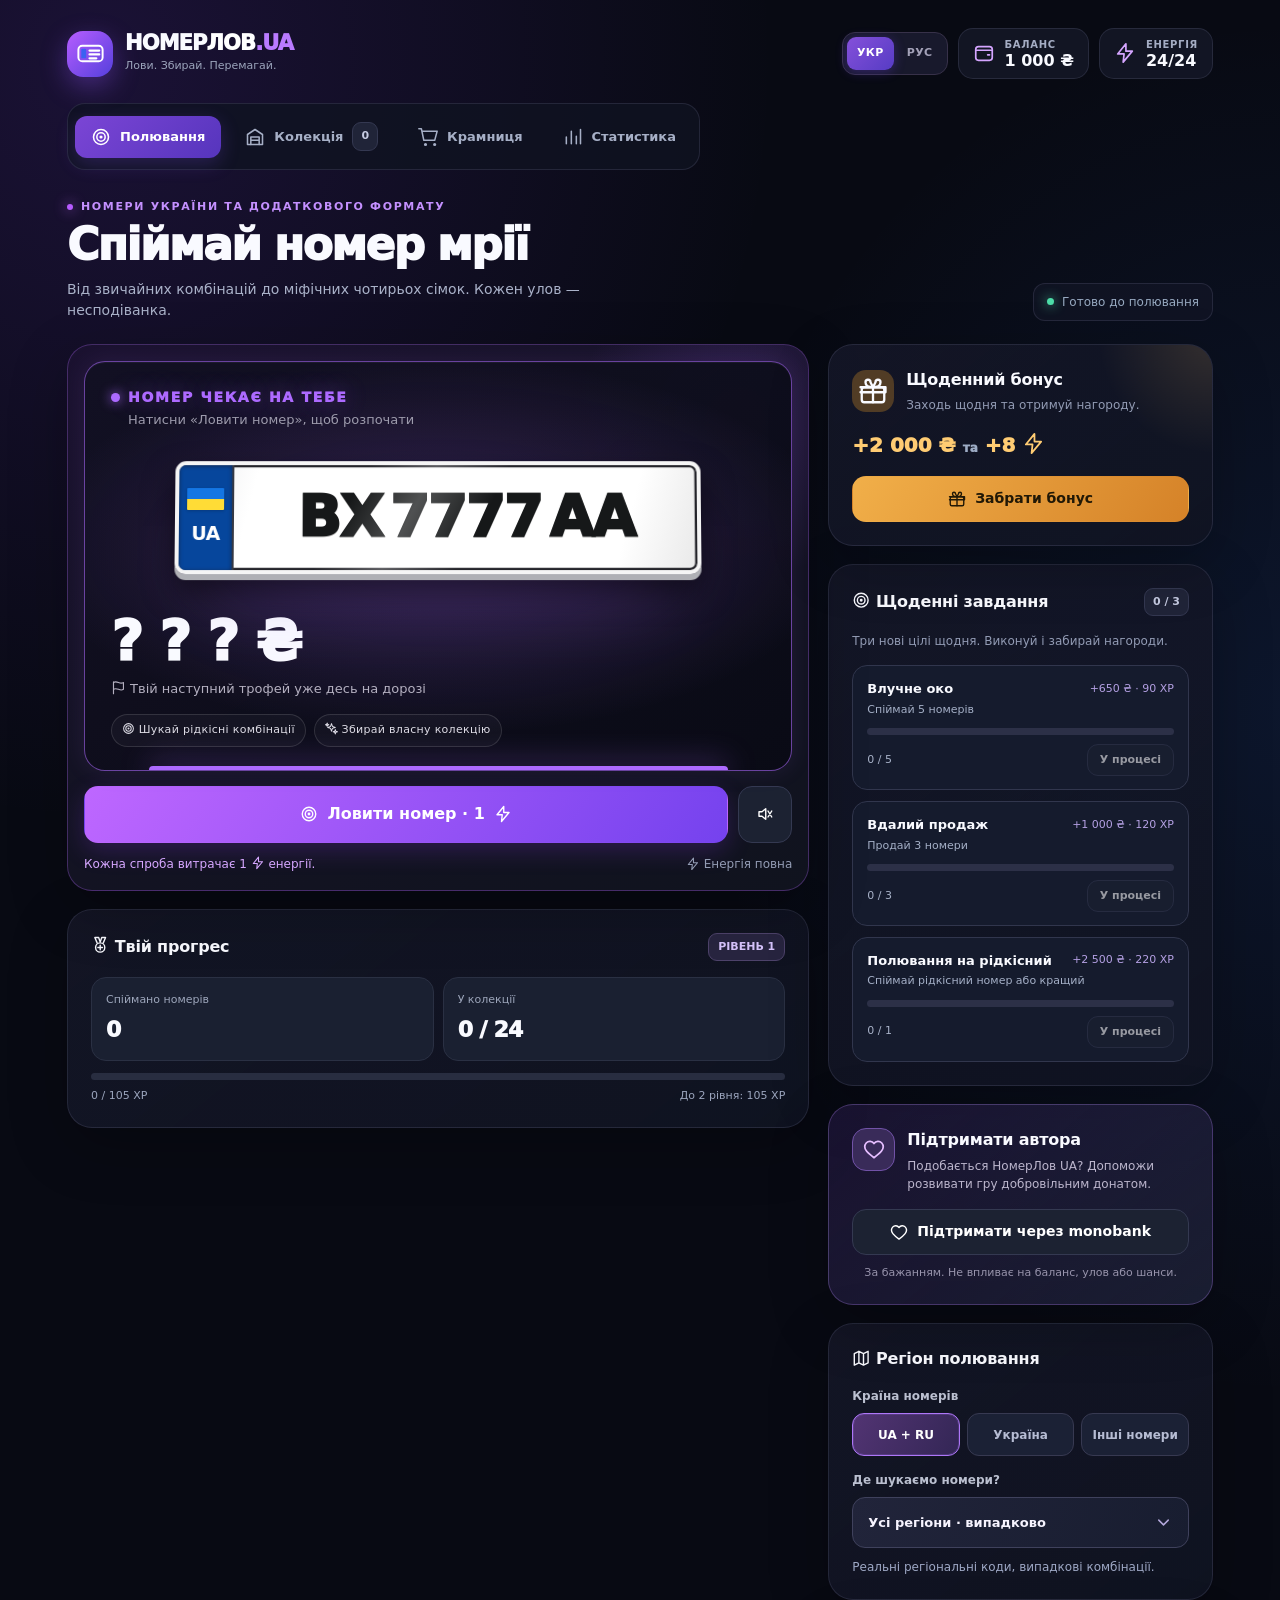
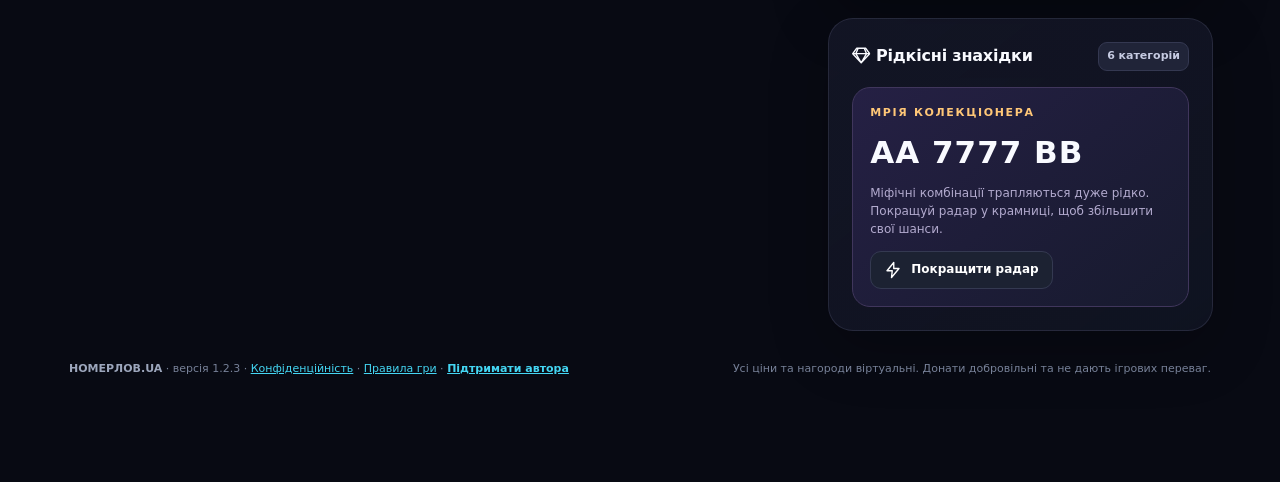
==== commit 3ec9a969: "feat(ui): add optional author support via monobank (v1.2.3)" ====
--- a/index.html
+++ b/index.html
@@ -48,6 +48,20 @@
     @keyframes sheetUp{from{transform:translateY(35px);opacity:.45}to{transform:translateY(0);opacity:1}}@keyframes fadeIn{from{opacity:0}to{opacity:1}}
     @media(max-width:700px){.choice-backdrop{padding:0;align-items:flex-end}.choice-sheet{border-radius:26px 26px 0 0;max-height:86dvh;padding-bottom:env(safe-area-inset-bottom)}.header-right{gap:6px}.language-switch{order:-1}.mini-stat .ico{display:none}.brand-tag{font-size:9px}.choice-sort{min-width:145px}.plate.ru .plate-main{font-size:clamp(17px,5vw,35px)}.ru-region{font-size:clamp(13px,4vw,28px)}.mini-ru{min-width:48px}}
     @media(max-width:400px){.header{gap:6px}.header-right .mini-stat{padding:6px}.language-switch{padding:2px}.lang-btn{font-size:10px;padding:6px}.brand-mark{width:38px;height:38px}.country-pill{font-size:11px}}
+  
+    /* Добровільна підтримка автора — без платних переваг */
+    .support-panel{position:relative;overflow:hidden;background:linear-gradient(140deg,rgba(103,58,178,.19),rgba(27,31,51,.93));border:1px solid rgba(186,141,255,.28)}
+    .support-head{display:flex;gap:12px;align-items:flex-start}
+    .support-mark{display:grid;flex:none;place-items:center;width:43px;height:43px;background:#392b59;border:1px solid #7152a7;color:#e6beff;border-radius:14px}
+    .support-mark .ui-icon{width:22px;height:22px}
+    .support-head h3{margin:0 0 5px;font-size:16px}
+    .support-head p{margin:0;color:#bcb6cd;font-size:12px;line-height:1.55}
+    .support-link{display:flex;align-items:center;justify-content:center;gap:9px;width:100%;margin-top:15px;text-decoration:none!important;font-weight:850}
+    .support-link .ui-icon{width:18px;height:18px}
+    .support-link:hover{background:rgba(181,114,255,.15);border-color:#ba83ff}
+    .support-note{margin:10px 0 0;color:#9894ac;font-size:11px;line-height:1.5;text-align:center}
+    .footer-support{display:inline-flex;align-items:center;gap:5px;font-weight:750}
+
   </style>
 </head>
 <body>
@@ -136,6 +150,12 @@
             <div class="panel panel-pad reward"><div class="reward-title"><div class="symbol gold">🎁</div><div><h3>Щоденний бонус</h3><p>Заходь щодня та отримуй нагороду.</p></div></div><div class="reward-amount num">+2 000 ₴ <span style="color:#9dacc5;font-size:12px">та</span> +8 ⚡</div><button class="btn btn-gold btn-block" id="dailyBtn" type="button">Забрати бонус</button></div>
 
             <div class="panel panel-pad" id="dailyQuestsPanel"><div class="section-title"><h3><svg class="ui-icon" aria-hidden="true"><use href="#ico-target"></use></svg> Щоденні завдання</h3><span class="chip" id="questBadge">0 / 3</span></div><p class="muted" style="font-size:12px;margin-bottom:15px">Три нові цілі щодня. Виконуй і забирай нагороди.</p><div class="quest-list" id="questList"></div></div>
+
+            <section class="panel panel-pad support-panel" aria-labelledby="supportHeading">
+              <div class="support-head"><div class="support-mark" aria-hidden="true"><svg class="ui-icon"><use href="#ico-heart"></use></svg></div><div><h3 id="supportHeading">Підтримати автора</h3><p>Подобається НомерЛов UA? Допоможи розвивати гру добровільним донатом.</p></div></div>
+              <a class="btn btn-outline support-link" href="https://send.monobank.ua/jar/SDWp3ABSr" target="_blank" rel="noopener noreferrer"><svg class="ui-icon" aria-hidden="true"><use href="#ico-heart"></use></svg><span>Підтримати через monobank</span></a>
+              <p class="support-note">За бажанням. Не впливає на баланс, улов або шанси.</p>
+            </section>
             <div class="panel panel-pad settings"><div class="section-title"><h3>🗺️ Регіон полювання</h3></div><div class="select-label" id="countryLabel">Країна номерів</div>
               <div class="country-modes" role="group" aria-labelledby="countryLabel"><button type="button" data-country="both" class="country-pill">UA + RU</button><button type="button" data-country="ua" class="country-pill">Україна</button><button type="button" data-country="ru" class="country-pill">Інші номери</button></div>
               <div class="select-label" id="regionLabel">Де шукаємо номери?</div><button type="button" class="choice-trigger" id="regionSelect" aria-haspopup="dialog" aria-labelledby="regionLabel regionSelectText"><span id="regionSelectText">Усі регіони · випадково</span><svg class="ui-icon" aria-hidden="true"><use href="#ico-chevron"></use></svg></button><div class="region-info" id="regionInfo">Реальні регіональні коди, випадкові комбінації.</div></div>
@@ -166,7 +186,7 @@
         </div>
       </section>
     </main>
-    <footer class="footer"><span><strong>НОМЕРЛОВ.UA</strong> · версія 1.2.2 · <a href="privacy.html">Конфіденційність</a> · <a href="terms.html">Правила гри</a></span><span>Усі ціни та нагороди віртуальні. Жодних справжніх продажів.</span></footer>
+    <footer class="footer"><span><strong>НОМЕРЛОВ.UA</strong> · версія 1.2.3 · <a href="privacy.html">Конфіденційність</a> · <a href="terms.html">Правила гри</a> · <a class="footer-support" href="https://send.monobank.ua/jar/SDWp3ABSr" target="_blank" rel="noopener noreferrer">Підтримати автора</a></span><span>Усі ціни та нагороди віртуальні. Донати добровільні та не дають ігрових переваг.</span></footer>
   </div>
   <nav class="bottom-nav" aria-label="Мобільне меню"><button data-nav="hunt" class="active"><span class="nav-icon">🎯</span><span>Ловити</span></button><button data-nav="collection"><span class="nav-icon">🗂️</span><span>Гараж</span></button><button data-nav="shop"><span class="nav-icon">🛒</span><span>Крамниця</span></button><button data-nav="stats"><span class="nav-icon">📊</span><span>Статистика</span></button></nav>
   <div id="choiceBackdrop" class="choice-backdrop hidden" role="presentation"><section class="choice-sheet" role="dialog" aria-modal="true" aria-labelledby="choiceTitle"><div class="sheet-grip"></div><header class="sheet-head"><div><div class="sheet-overline" id="choiceOverline">НАЛАШТУВАННЯ</div><h2 id="choiceTitle">Обрати регіон</h2></div><button id="choiceClose" type="button" class="choice-close" aria-label="Закрити"><svg class="ui-icon" aria-hidden="true"><use href="#ico-close"></use></svg></button></header><div class="sheet-search-wrap"><svg class="ui-icon" aria-hidden="true"><use href="#ico-search"></use></svg><input type="search" id="choiceSearch" autocomplete="off" placeholder="Знайти область або код" aria-label="Пошук регіону"></div><div class="choice-options" id="choiceOptions" role="listbox" aria-label="Вибір"></div><div class="sheet-foot" id="choiceFooter">Зміна не впливає на вже зібрані номери.</div></section></div>
@@ -322,7 +342,7 @@
     function reset(){confirmModal('Скинути всю гру?','Баланс, гараж, покращення та історія будуть видалені з цього пристрою. Цю дію не можна скасувати.','🗑️',()=>{state=defaults();save();renderAll();go('hunt');toast('Почато нову гру','','🎯')})}
 
 
-    const LOCALE_PAIRS=Object.freeze([["Уся колекція автоматично зберігається на цьому пристрої. Можна створити резервну копію і перенести її в інший браузер.","Вся коллекция сохраняется на устройстве. Можно сделать резервную копию и перенести её в другой браузер."],["Найдорожчі знахідки за весь час, навіть якщо їх уже продано. Рекорди зберігаються на цьому пристрої, не в мережі.","Самые дорогие находки за всё время, даже проданные. Рекорды хранятся на этом устройстве, не в сети."],["Ці відсотки — умовні ігрові шанси; вони не мають стосунку до реальної вартості чи видачі номерних знаків.","Это игровые вероятности, не связанные с реальной ценой или выдачей номерных знаков."],["Баланс, гараж, покращення та історія будуть видалені з цього пристрою. Цю дію не можна скасувати.","Баланс, гараж, улучшения и история будут удалены с этого устройства. Отменить нельзя."],["Міфічні комбінації трапляються дуже рідко. Покращуй радар у крамниці, щоб збільшити свої шанси.","Мифические комбинации выпадают крайне редко. Улучшай радар в магазине, чтобы увеличить свои шансы."],["Від звичайних комбінацій до міфічних чотирьох сімок. Кожен улов — несподіванка.","От обычных комбинаций до мифических номеров. Каждый улов — сюрприз."],["Лови номери в розділі «Полювання» й залишай цікаві комбінації у своїй колекції.","Лови номера в разделе «Охота» и сохраняй интересные комбинации в коллекции."],["Поточний прогрес на цьому пристрої буде замінено даними з резервної копії.","Текущий прогресс будет заменён данными из резервной копии."],["Збільшує максимальний запас енергії на 8 одиниць. Після покупки отримуєш","Увеличивает максимальную энергию на 8. После покупки получаешь"],["Миттєво відновлює 12 одиниць енергії. Не перевищує максимальний запас.","Мгновенно восстанавливает 12 энергии, не превышая максимум."],["Трохи збільшує імовірність епічних, легендарних та міфічних номерів.","Повышает шанс эпических, легендарных и мифических номеров."],["Прокачуй можливості за ігрові кошти, зароблені на продажі номерів.","Покупай улучшения за игровые деньги, заработанные на продаже номеров."],["Зберігай рідкісні знахідки або продавай їх за ігрові гривні.","Сохраняй редкие находки или продавай их за игровые гривны."],["Усі ціни та нагороди віртуальні. Жодних справжніх продажів.","Все цены и награды виртуальные. Настоящих продаж нет."],["Немає енергії. Дочекайся відновлення або зайди у крамницю.","Нет энергии. Дождись восстановления или зайди в магазин."],["Усі результати, досягнення та найцікавіші знахідки.","Все результаты, достижения и интересные находки."],["Гараж заповнений — продай номер або звільни місце.","Гараж заполнен — продай номер или освободи место."],["Обери: зберегти номер чи продати за ігрові гривні.","Выбери: сохранить номер или продать за игровые гривны."],["Три нові цілі щодня. Виконуй і забирай нагороди.","Три новые цели каждый день. Выполняй и получай награды."],["Реальні регіональні коди, випадкові комбінації.","Реальные коды регионов, случайные комбинации."],["Повернись пізніше або поповни запас у крамниці.","Вернись позже или пополни запас в магазине."],["Це не схоже на резервну копію гри НомерЛов UA.","Этот файл не похож на резервную копию игры НомерЛов UA."],["Номери України та додаткового формату","Номера Украины и дополнительного формата"],["Тут зʼявляться продажі та збережені номери.","Здесь появятся проданные и сохранённые номера."],["Твій перший улов відкриє таблицю рекордів.","Первый улов откроет таблицу рекордов."],["Твій наступний трофей уже десь на дорозі","Твой следующий трофей уже где-то на дороге"],["Продай інший номер, щоб звільнити місце.","Продай другой номер, чтобы освободить место."],["Комбінації в грі генеруються випадково.","Комбинации генерируются случайно."],["Зміна не впливає на вже зібрані номери.","Выбор не изменит номера в гараже."],["Натисни «Ловити номер», щоб розпочати","Нажми «Ловить номер», чтобы начать"],["Продавай зайві номери, щоб заробити.","Продавай ненужные номера, чтобы заработать."],["Номери залишаються у твоєму гаражі.","Номера останутся в твоём гараже."],["Випадковий регіон з вибраних країн","Случайный регион выбранных стран"],["Спіймай рідкісний номер або кращий","Поймай редкий номер или лучше"],["Заходь щодня та отримуй нагороду.","Заходи каждый день и получай награду."],["Наступні номери шукатимуться тут.","Следующие номера будут найдены здесь."],[" зникне з колекції. Ти отримаєш "," исчезнет из коллекции. Ты получишь "],["Збережи файл у безпечному місці.","Сохрани файл в безопасном месте."],["Усі звичайні номери в обраному","Все обычные номера в избранном"],["Радар шукає цікаву комбінацію","Радар ищет интересную комбинацию"],["Завершити 10 щоденних завдань","Выполнить 10 ежедневных заданий"],["Зібрати 5 номерів одночасно","Собрать 5 номеров"],["Спіймати епічний або кращий","Поймать эпический номер или лучше"],["Обрані ★ номери залишаться.","Избранные ★ номера останутся."],["Спіймати легендарний номер","Поймать легендарный номер"],["Покращити радар до рівня 5","Улучшить радар до уровня 5"],["Зніми зірочку для продажу.","Сними звёздочку, чтобы продать."],["Шукай рідкісні комбінації","Ищи редкие комбинации"],["Історія останніх знахідок","История находок"],["Останні знахідки спочатку","Сначала новые"],["Івано-Франківська область","Ивано-Франковская область"],["Лови. Збирай. Перемагай.","Лови. Собирай. Побеждай."],["Продати звичайні номери?","Продать обычные номера?"],["Дніпропетровська область","Днепропетровская область"],["Кожна спроба витрачає 1","Каждая попытка расходует 1"],["Бонус отримано сьогодні","Бонус получен сегодня"],["Уся Україна · випадково","Вся Украина · случайно"],["Усі регіони · випадково","Все регионы · случайно"],["Від найбільшої вартості","Сначала дорогие"],["Спіймати міфічний номер","Поймать мифический номер"],["Резервну копію створено","Резервная копия создана"],["Нижньогородська область","Нижегородская область"],["Калінінградська область","Калининградская область"],["Збирай власну колекцію","Собирай свою коллекцию"],["Знайти область або код","Найти область или код"],["Спочатку найрідкісніші","Сначала самые редкие"],["Полювання на рідкісний","Охота за редким"],[" звичайних номерів за "," обычных номеров за "],["Кіровоградська область","Кировоградская область"],["Інші регіони · випадково","Другие регионы · случайно"],["Чотири однакові цифри","Четыре одинаковые цифры"],["Досвідчений мисливець","Опытный охотник"],["Тернопільська область","Тернопольская область"],["Новосибірська область","Новосибирская область"],["Ленінградська область","Ленинградская область"],["З урахуванням радара","С учётом радара"],["Спіймати 100 номерів","Поймать 100 номеров"],["Завантажити прогрес?","Загрузить прогресс?"],["У гаражі немає місця","В гараже нет места"],["Закарпатська область","Закарпатская область"],["Миколаївська область","Николаевская область"],["Чернігівська область","Черниговская область"],["Свердловська область","Свердловская область"],["Ставропольський край","Ставропольский край"],["Бєлгородська область","Белгородская область"],["Готово до полювання","Готово к охоте"],["НОМЕР ЧЕКАЄ НА ТЕБЕ","НОМЕР ЖДЁТ ТЕБЯ"],["Статистика мисливця","Статистика охотника"],["Топ-10 твоїх уловів","Топ-10 твоих уловов"],["Пара однакових цифр","Пара одинаковых цифр"],["Особлива комбінація","Особая комбинация"],["Спіймати 25 номерів","Поймать 25 номеров"],["Максимальний рівень","Максимальный уровень"],["Закінчилась енергія","Закончилась энергия"],["Щоденний подарунок!","Ежедневный подарок!"],["Житомирська область","Житомирская область"],["Хмельницька область","Хмельницкая область"],["Чернівецька область","Черновицкая область"],["Краснодарський край","Краснодарский край"],["Челябінська область","Челябинская область"],["Сахалінська область","Сахалинская область"],["Спіймай номер мрії","Поймай номер мечты"],["Де шукаємо номери?","Где ищем номера?"],["Крамниця полювання","Магазин охотника"],["Сортувати колекцію","Сортировать коллекцию"],["Нічого не знайдено","Ничего не найдено"],["Три однакові цифри","Три одинаковые цифры"],["Скануємо дороги...","Сканируем дороги..."],["Завдання виконано!","Задание выполнено!"],["Заробити 1 000 000","Заработать 1 000 000"],["Прогрес відновлено","Прогресс восстановлен"],["Недостатньо коштів","Недостаточно средств"],["Батарею покращено!","Батарея улучшена!"],["ЛЕГЕНДАРНИЙ НОМЕР!","ЛЕГЕНДАРНЫЙ НОМЕР!"],["Запорізька область","Запорожская область"],["Харківська область","Харьковская область"],["Полтавська область","Полтавская область"],["Рівненська область","Ровенская область"],["Херсонська область","Херсонская область"],["Московська область","Московская область"],["Ростовська область","Ростовская область"],["Воронезька область","Воронежская область"],["Красноярський край","Красноярский край"],["Рідкісні знахідки","Редкие находки"],["Мрія колекціонера","Мечта коллекционера"],["РАЗОВЕ ПОПОВНЕННЯ","РАЗОВОЕ ПОПОЛНЕНИЕ"],["Особистий рейтинг","Личный рейтинг"],["Дзеркальний номер","Зеркальный номер"],["Цифри за порядком","Цифры по порядку"],["Залишити в гаражі","Оставить в гараже"],["Тут поки порожньо","Здесь пока пусто"],["Спіймай 5 номерів","Поймай 5 номеров"],["Рівень підвищено!","Уровень повышен!"],[" ігрових гривень."," игровых гривен."],["Енергію поповнено","Энергия пополнена"],["Максимум енергії:","Максимум энергии:"],["Номер у колекції!","Номер в коллекции!"],["Вінницька область","Винницкая область"],["Волинська область","Волынская область"],["Луганська область","Луганская область"],["Львівська область","Львовская область"],["Черкаська область","Черкасская область"],["Самарська область","Самарская область"],["Іркутська область","Иркутская область"],["Тюменська область","Тюменская область"],["Хабаровський край","Хабаровский край"],["Спіймано номерів","Поймано номеров"],["Щоденні завдання","Ежедневные задания"],["Регіон полювання","Регион охоты"],["Колекція номерів","Коллекция номеров"],["Продати звичайні","Продать обычные"],["Експорт прогресу","Экспорт прогресса"],["Конфіденційність","Конфиденциальность"],["Дзеркальні цифри","Зеркальные цифры"],["Спіймати 1 номер","Поймать 1 номер"],["Досягти 10 рівня","Достичь 10 уровня"],["Скинути всю гру?","Сбросить всю игру?"],["Радар покращено!","Радар улучшен!"],["Епічна знахідка!","Эпическая находка!"],["Київська область","Киевская область"],["Донецька область","Донецкая область"],["Приморський край","Приморский край"],["Тверська область","Тверская область"],["Камчатський край","Камчатский край"],["Обидва формати","Оба формата"],["Покращити радар","Улучшить радар"],["Шанси випадіння","Шансы выпадения"],["Імпорт прогресу","Импорт прогресса"],["Увімкнути звуки","Включить звуки"],["Продай 3 номери","Продай 3 номера"],["Майстер завдань","Мастер заданий"],["Будуть продані ","Будут проданы "],["Помилка імпорту","Ошибка импорта"],["Почато нову гру","Начата новая игра"],["Збільшити запас","Увеличить запас"],["Пакетний продаж","Групповая продажа"],["Звуки ввімкнено","Звуки включены"],["Одеська область","Одесская область"],["Сумська область","Сумская область"],["Алтайський край","Алтайский край"],["Щоденний бонус","Ежедневный бонус"],["Країна номерів","Страна номеров"],["Більше енергії","Больше энергии"],["Рекордний улов","Рекордный улов"],["Особлива серія","Особая серия"],["Вимкнути звуки","Выключить звуки"],["Майстер радара","Мастер радара"],["Продати номер?","Продать номер?"],["Країну змінено","Страна изменена"],["Регіон змінено","Регион изменён"],["МІФІЧНИЙ УЛОВ!","МИФИЧЕСКИЙ УЛОВ!"],["Омська область","Омская область"],["Пермський край","Пермский край"],["Забрати бонус","Забрать бонус"],["Коди регіону:","Коды региона:"],["Усього уловів","Всего уловов"],["РЕГІОН ПОШУКУ","РЕГИОН ПОИСКА"],["Обрати регіон","Выбрать регион"],["ігрова оцінка","игровая оценка"],["Дві пари цифр","Две пары цифр"],["Енергія повна","Энергия полная"],["Нова знахідка","Новая находка"],["Вдалий продаж","Удачная продажа"],["Новий рівень!","Новый уровень!"],["Підтвердження","Подтверждение"],["Номер продано","Номер продан"],["Обрані номери","Избранные номера"],["Ловити номер","Ловить номер"],["Твій прогрес","Твой прогресс"],["Твоя історія","Твоя история"],["НАЛАШТУВАННЯ","НАСТРОЙКИ"],["ПОШУК НОМЕРА","ПОИСК НОМЕРА"],["На полювання","На охоту"],["Твій рівень:","Твой уровень:"],["Тепер рівень","Теперь уровень"],["Епічна удача","Эпическая удача"],["6 категорій","6 категорий"],["За рідкістю","По редкости"],["Радар удачі","Радар удачи"],["Прогрес гри","Прогресс игры"],["Скинути гру","Сбросить игру"],["Правила гри","Правила игры"],["Незвичайний","Необычный"],["Легендарний","Легендарный"],["Різні цифри","Разные цифры"],["Продати за ","Продать за "],["Перший улов","Первый улов"],["Колекціонер","Коллекционер"],["Підтвердити","Подтвердить"],["У колекції","В коллекции"],["Твій гараж","Твой гараж"],["Усі трофеї","Все трофеи"],["Рідкісні +","Редкие +"],["Найдорожчі","Самые дорогие"],["Досягнення","Достижения"],["ТВІЙ ГАРАЖ","ТВОЙ ГАРАЖ"],["Шукаємо...","Ищем..."],["НОВИЙ УЛОВ","НОВЫЙ УЛОВ"],["Влучне око","Меткий глаз"],["Полювання","Охота"],["Найновіші","Новые"],["Енергопак","Энергопак"],["Покращити","Улучшить"],["Зароблено","Заработано"],["Звичайний","Обычный"],["Рідкісний","Редкий"],["У процесі","В процессе"],["Мисливець","Охотник"],["Мільйонер","Миллионер"],["Скасувати","Отмена"],["Колекція","Коллекция"],["Крамниця","Магазин"],["Прокачка","Улучшения"],["Отримати","Получить"],["Міфічний","Мифический"],["Знахідка","Находка"],["Отримано","Получено"],["Енергія","Энергия"],[" рівня:"," уровня:"],["Україна","Украина"],["Продати","Продать"],["Закрити","Закрыть"],["Епічний","Эпический"],["Забрати","Забрать"],["АР Крим","АР Крым"],["Ловити","Ловить"],["РІВЕНЬ","УРОВЕНЬ"],["Рівень","Уровень"],["Обрані","Избранное"],["Якутія","Якутия"],["Інші номери","Другие номера"],["місць","мест"],["стан ","состояние "],["Стан ","Состояние "],["Київ","Киев"],["Усі","Все"],["Міф","Миф"]]);
+    const LOCALE_PAIRS=Object.freeze([["Підтримати через monobank","Поддержать через monobank"],["Підтримати автора","Поддержать автора"],["Подобається НомерЛов UA? Допоможи розвивати гру добровільним донатом.","Нравится НомерЛов UA? Помоги развивать игру добровольным донатом."],["За бажанням. Не впливає на баланс, улов або шанси.","По желанию. Не влияет на баланс, улов или шансы."],["Усі ціни та нагороди віртуальні. Донати добровільні та не дають ігрових переваг.","Все цены и награды виртуальные. Донаты добровольные и не дают игровых преимуществ."],["Уся колекція автоматично зберігається на цьому пристрої. Можна створити резервну копію і перенести її в інший браузер.","Вся коллекция сохраняется на устройстве. Можно сделать резервную копию и перенести её в другой браузер."],["Найдорожчі знахідки за весь час, навіть якщо їх уже продано. Рекорди зберігаються на цьому пристрої, не в мережі.","Самые дорогие находки за всё время, даже проданные. Рекорды хранятся на этом устройстве, не в сети."],["Ці відсотки — умовні ігрові шанси; вони не мають стосунку до реальної вартості чи видачі номерних знаків.","Это игровые вероятности, не связанные с реальной ценой или выдачей номерных знаков."],["Баланс, гараж, покращення та історія будуть видалені з цього пристрою. Цю дію не можна скасувати.","Баланс, гараж, улучшения и история будут удалены с этого устройства. Отменить нельзя."],["Міфічні комбінації трапляються дуже рідко. Покращуй радар у крамниці, щоб збільшити свої шанси.","Мифические комбинации выпадают крайне редко. Улучшай радар в магазине, чтобы увеличить свои шансы."],["Від звичайних комбінацій до міфічних чотирьох сімок. Кожен улов — несподіванка.","От обычных комбинаций до мифических номеров. Каждый улов — сюрприз."],["Лови номери в розділі «Полювання» й залишай цікаві комбінації у своїй колекції.","Лови номера в разделе «Охота» и сохраняй интересные комбинации в коллекции."],["Поточний прогрес на цьому пристрої буде замінено даними з резервної копії.","Текущий прогресс будет заменён данными из резервной копии."],["Збільшує максимальний запас енергії на 8 одиниць. Після покупки отримуєш","Увеличивает максимальную энергию на 8. После покупки получаешь"],["Миттєво відновлює 12 одиниць енергії. Не перевищує максимальний запас.","Мгновенно восстанавливает 12 энергии, не превышая максимум."],["Трохи збільшує імовірність епічних, легендарних та міфічних номерів.","Повышает шанс эпических, легендарных и мифических номеров."],["Прокачуй можливості за ігрові кошти, зароблені на продажі номерів.","Покупай улучшения за игровые деньги, заработанные на продаже номеров."],["Зберігай рідкісні знахідки або продавай їх за ігрові гривні.","Сохраняй редкие находки или продавай их за игровые гривны."],["Усі ціни та нагороди віртуальні. Жодних справжніх продажів.","Все цены и награды виртуальные. Настоящих продаж нет."],["Немає енергії. Дочекайся відновлення або зайди у крамницю.","Нет энергии. Дождись восстановления или зайди в магазин."],["Усі результати, досягнення та найцікавіші знахідки.","Все результаты, достижения и интересные находки."],["Гараж заповнений — продай номер або звільни місце.","Гараж заполнен — продай номер или освободи место."],["Обери: зберегти номер чи продати за ігрові гривні.","Выбери: сохранить номер или продать за игровые гривны."],["Три нові цілі щодня. Виконуй і забирай нагороди.","Три новые цели каждый день. Выполняй и получай награды."],["Реальні регіональні коди, випадкові комбінації.","Реальные коды регионов, случайные комбинации."],["Повернись пізніше або поповни запас у крамниці.","Вернись позже или пополни запас в магазине."],["Це не схоже на резервну копію гри НомерЛов UA.","Этот файл не похож на резервную копию игры НомерЛов UA."],["Номери України та додаткового формату","Номера Украины и дополнительного формата"],["Тут зʼявляться продажі та збережені номери.","Здесь появятся проданные и сохранённые номера."],["Твій перший улов відкриє таблицю рекордів.","Первый улов откроет таблицу рекордов."],["Твій наступний трофей уже десь на дорозі","Твой следующий трофей уже где-то на дороге"],["Продай інший номер, щоб звільнити місце.","Продай другой номер, чтобы освободить место."],["Комбінації в грі генеруються випадково.","Комбинации генерируются случайно."],["Зміна не впливає на вже зібрані номери.","Выбор не изменит номера в гараже."],["Натисни «Ловити номер», щоб розпочати","Нажми «Ловить номер», чтобы начать"],["Продавай зайві номери, щоб заробити.","Продавай ненужные номера, чтобы заработать."],["Номери залишаються у твоєму гаражі.","Номера останутся в твоём гараже."],["Випадковий регіон з вибраних країн","Случайный регион выбранных стран"],["Спіймай рідкісний номер або кращий","Поймай редкий номер или лучше"],["Заходь щодня та отримуй нагороду.","Заходи каждый день и получай награду."],["Наступні номери шукатимуться тут.","Следующие номера будут найдены здесь."],[" зникне з колекції. Ти отримаєш "," исчезнет из коллекции. Ты получишь "],["Збережи файл у безпечному місці.","Сохрани файл в безопасном месте."],["Усі звичайні номери в обраному","Все обычные номера в избранном"],["Радар шукає цікаву комбінацію","Радар ищет интересную комбинацию"],["Завершити 10 щоденних завдань","Выполнить 10 ежедневных заданий"],["Зібрати 5 номерів одночасно","Собрать 5 номеров"],["Спіймати епічний або кращий","Поймать эпический номер или лучше"],["Обрані ★ номери залишаться.","Избранные ★ номера останутся."],["Спіймати легендарний номер","Поймать легендарный номер"],["Покращити радар до рівня 5","Улучшить радар до уровня 5"],["Зніми зірочку для продажу.","Сними звёздочку, чтобы продать."],["Шукай рідкісні комбінації","Ищи редкие комбинации"],["Історія останніх знахідок","История находок"],["Останні знахідки спочатку","Сначала новые"],["Івано-Франківська область","Ивано-Франковская область"],["Лови. Збирай. Перемагай.","Лови. Собирай. Побеждай."],["Продати звичайні номери?","Продать обычные номера?"],["Дніпропетровська область","Днепропетровская область"],["Кожна спроба витрачає 1","Каждая попытка расходует 1"],["Бонус отримано сьогодні","Бонус получен сегодня"],["Уся Україна · випадково","Вся Украина · случайно"],["Усі регіони · випадково","Все регионы · случайно"],["Від найбільшої вартості","Сначала дорогие"],["Спіймати міфічний номер","Поймать мифический номер"],["Резервну копію створено","Резервная копия создана"],["Нижньогородська область","Нижегородская область"],["Калінінградська область","Калининградская область"],["Збирай власну колекцію","Собирай свою коллекцию"],["Знайти область або код","Найти область или код"],["Спочатку найрідкісніші","Сначала самые редкие"],["Полювання на рідкісний","Охота за редким"],[" звичайних номерів за "," обычных номеров за "],["Кіровоградська область","Кировоградская область"],["Інші регіони · випадково","Другие регионы · случайно"],["Чотири однакові цифри","Четыре одинаковые цифры"],["Досвідчений мисливець","Опытный охотник"],["Тернопільська область","Тернопольская область"],["Новосибірська область","Новосибирская область"],["Ленінградська область","Ленинградская область"],["З урахуванням радара","С учётом радара"],["Спіймати 100 номерів","Поймать 100 номеров"],["Завантажити прогрес?","Загрузить прогресс?"],["У гаражі немає місця","В гараже нет места"],["Закарпатська область","Закарпатская область"],["Миколаївська область","Николаевская область"],["Чернігівська область","Черниговская область"],["Свердловська область","Свердловская область"],["Ставропольський край","Ставропольский край"],["Бєлгородська область","Белгородская область"],["Готово до полювання","Готово к охоте"],["НОМЕР ЧЕКАЄ НА ТЕБЕ","НОМЕР ЖДЁТ ТЕБЯ"],["Статистика мисливця","Статистика охотника"],["Топ-10 твоїх уловів","Топ-10 твоих уловов"],["Пара однакових цифр","Пара одинаковых цифр"],["Особлива комбінація","Особая комбинация"],["Спіймати 25 номерів","Поймать 25 номеров"],["Максимальний рівень","Максимальный уровень"],["Закінчилась енергія","Закончилась энергия"],["Щоденний подарунок!","Ежедневный подарок!"],["Житомирська область","Житомирская область"],["Хмельницька область","Хмельницкая область"],["Чернівецька область","Черновицкая область"],["Краснодарський край","Краснодарский край"],["Челябінська область","Челябинская область"],["Сахалінська область","Сахалинская область"],["Спіймай номер мрії","Поймай номер мечты"],["Де шукаємо номери?","Где ищем номера?"],["Крамниця полювання","Магазин охотника"],["Сортувати колекцію","Сортировать коллекцию"],["Нічого не знайдено","Ничего не найдено"],["Три однакові цифри","Три одинаковые цифры"],["Скануємо дороги...","Сканируем дороги..."],["Завдання виконано!","Задание выполнено!"],["Заробити 1 000 000","Заработать 1 000 000"],["Прогрес відновлено","Прогресс восстановлен"],["Недостатньо коштів","Недостаточно средств"],["Батарею покращено!","Батарея улучшена!"],["ЛЕГЕНДАРНИЙ НОМЕР!","ЛЕГЕНДАРНЫЙ НОМЕР!"],["Запорізька область","Запорожская область"],["Харківська область","Харьковская область"],["Полтавська область","Полтавская область"],["Рівненська область","Ровенская область"],["Херсонська область","Херсонская область"],["Московська область","Московская область"],["Ростовська область","Ростовская область"],["Воронезька область","Воронежская область"],["Красноярський край","Красноярский край"],["Рідкісні знахідки","Редкие находки"],["Мрія колекціонера","Мечта коллекционера"],["РАЗОВЕ ПОПОВНЕННЯ","РАЗОВОЕ ПОПОЛНЕНИЕ"],["Особистий рейтинг","Личный рейтинг"],["Дзеркальний номер","Зеркальный номер"],["Цифри за порядком","Цифры по порядку"],["Залишити в гаражі","Оставить в гараже"],["Тут поки порожньо","Здесь пока пусто"],["Спіймай 5 номерів","Поймай 5 номеров"],["Рівень підвищено!","Уровень повышен!"],[" ігрових гривень."," игровых гривен."],["Енергію поповнено","Энергия пополнена"],["Максимум енергії:","Максимум энергии:"],["Номер у колекції!","Номер в коллекции!"],["Вінницька область","Винницкая область"],["Волинська область","Волынская область"],["Луганська область","Луганская область"],["Львівська область","Львовская область"],["Черкаська область","Черкасская область"],["Самарська область","Самарская область"],["Іркутська область","Иркутская область"],["Тюменська область","Тюменская область"],["Хабаровський край","Хабаровский край"],["Спіймано номерів","Поймано номеров"],["Щоденні завдання","Ежедневные задания"],["Регіон полювання","Регион охоты"],["Колекція номерів","Коллекция номеров"],["Продати звичайні","Продать обычные"],["Експорт прогресу","Экспорт прогресса"],["Конфіденційність","Конфиденциальность"],["Дзеркальні цифри","Зеркальные цифры"],["Спіймати 1 номер","Поймать 1 номер"],["Досягти 10 рівня","Достичь 10 уровня"],["Скинути всю гру?","Сбросить всю игру?"],["Радар покращено!","Радар улучшен!"],["Епічна знахідка!","Эпическая находка!"],["Київська область","Киевская область"],["Донецька область","Донецкая область"],["Приморський край","Приморский край"],["Тверська область","Тверская область"],["Камчатський край","Камчатский край"],["Обидва формати","Оба формата"],["Покращити радар","Улучшить радар"],["Шанси випадіння","Шансы выпадения"],["Імпорт прогресу","Импорт прогресса"],["Увімкнути звуки","Включить звуки"],["Продай 3 номери","Продай 3 номера"],["Майстер завдань","Мастер заданий"],["Будуть продані ","Будут проданы "],["Помилка імпорту","Ошибка импорта"],["Почато нову гру","Начата новая игра"],["Збільшити запас","Увеличить запас"],["Пакетний продаж","Групповая продажа"],["Звуки ввімкнено","Звуки включены"],["Одеська область","Одесская область"],["Сумська область","Сумская область"],["Алтайський край","Алтайский край"],["Щоденний бонус","Ежедневный бонус"],["Країна номерів","Страна номеров"],["Більше енергії","Больше энергии"],["Рекордний улов","Рекордный улов"],["Особлива серія","Особая серия"],["Вимкнути звуки","Выключить звуки"],["Майстер радара","Мастер радара"],["Продати номер?","Продать номер?"],["Країну змінено","Страна изменена"],["Регіон змінено","Регион изменён"],["МІФІЧНИЙ УЛОВ!","МИФИЧЕСКИЙ УЛОВ!"],["Омська область","Омская область"],["Пермський край","Пермский край"],["Забрати бонус","Забрать бонус"],["Коди регіону:","Коды региона:"],["Усього уловів","Всего уловов"],["РЕГІОН ПОШУКУ","РЕГИОН ПОИСКА"],["Обрати регіон","Выбрать регион"],["ігрова оцінка","игровая оценка"],["Дві пари цифр","Две пары цифр"],["Енергія повна","Энергия полная"],["Нова знахідка","Новая находка"],["Вдалий продаж","Удачная продажа"],["Новий рівень!","Новый уровень!"],["Підтвердження","Подтверждение"],["Номер продано","Номер продан"],["Обрані номери","Избранные номера"],["Ловити номер","Ловить номер"],["Твій прогрес","Твой прогресс"],["Твоя історія","Твоя история"],["НАЛАШТУВАННЯ","НАСТРОЙКИ"],["ПОШУК НОМЕРА","ПОИСК НОМЕРА"],["На полювання","На охоту"],["Твій рівень:","Твой уровень:"],["Тепер рівень","Теперь уровень"],["Епічна удача","Эпическая удача"],["6 категорій","6 категорий"],["За рідкістю","По редкости"],["Радар удачі","Радар удачи"],["Прогрес гри","Прогресс игры"],["Скинути гру","Сбросить игру"],["Правила гри","Правила игры"],["Незвичайний","Необычный"],["Легендарний","Легендарный"],["Різні цифри","Разные цифры"],["Продати за ","Продать за "],["Перший улов","Первый улов"],["Колекціонер","Коллекционер"],["Підтвердити","Подтвердить"],["У колекції","В коллекции"],["Твій гараж","Твой гараж"],["Усі трофеї","Все трофеи"],["Рідкісні +","Редкие +"],["Найдорожчі","Самые дорогие"],["Досягнення","Достижения"],["ТВІЙ ГАРАЖ","ТВОЙ ГАРАЖ"],["Шукаємо...","Ищем..."],["НОВИЙ УЛОВ","НОВЫЙ УЛОВ"],["Влучне око","Меткий глаз"],["Полювання","Охота"],["Найновіші","Новые"],["Енергопак","Энергопак"],["Покращити","Улучшить"],["Зароблено","Заработано"],["Звичайний","Обычный"],["Рідкісний","Редкий"],["У процесі","В процессе"],["Мисливець","Охотник"],["Мільйонер","Миллионер"],["Скасувати","Отмена"],["Колекція","Коллекция"],["Крамниця","Магазин"],["Прокачка","Улучшения"],["Отримати","Получить"],["Міфічний","Мифический"],["Знахідка","Находка"],["Отримано","Получено"],["Енергія","Энергия"],[" рівня:"," уровня:"],["Україна","Украина"],["Продати","Продать"],["Закрити","Закрыть"],["Епічний","Эпический"],["Забрати","Забрать"],["АР Крим","АР Крым"],["Ловити","Ловить"],["РІВЕНЬ","УРОВЕНЬ"],["Рівень","Уровень"],["Обрані","Избранное"],["Якутія","Якутия"],["Інші номери","Другие номера"],["місць","мест"],["стан ","состояние "],["Стан ","Состояние "],["Київ","Киев"],["Усі","Все"],["Міф","Миф"]]);
     function translateText(value){let out=String(value);for(const [ua,ru] of LOCALE_PAIRS){if(out.includes(ua))out=out.split(ua).join(ru)}return out}
     function applyLocale(root=document.body){document.documentElement.lang=state.lang==='ru'?'ru':'uk';$('langUk').classList.toggle('active',state.lang==='uk');$('langRu').classList.toggle('active',state.lang==='ru');$('langUk').setAttribute('aria-pressed',String(state.lang==='uk'));$('langRu').setAttribute('aria-pressed',String(state.lang==='ru'));const walker=document.createTreeWalker(root,NodeFilter.SHOW_TEXT);const all=[];while(walker.nextNode())all.push(walker.currentNode);for(const n of all){if(n.parentElement?.closest('script,style,svg'))continue;const current=n.textContent;if(!current.trim())continue;if(!('langBase' in n)||current!==n.langLast)n.langBase=current;const next=state.lang==='ru'?translateText(n.langBase):n.langBase;if(next!==current)n.textContent=next;n.langLast=next}for(const el of root.querySelectorAll('[aria-label],[placeholder],[title]')){for(const attr of ['aria-label','placeholder','title']){if(!el.hasAttribute(attr))continue;const last=el['_'+attr+'Last'];const now=el.getAttribute(attr);if(!('_'+attr+'Base' in el)||last!==now)el['_'+attr+'Base']=now;const next=state.lang==='ru'?translateText(el['_'+attr+'Base']):el['_'+attr+'Base'];if(now!==next)el.setAttribute(attr,next);el['_'+attr+'Last']=next}}}
     let openChoiceType=null,choiceFocus=null;
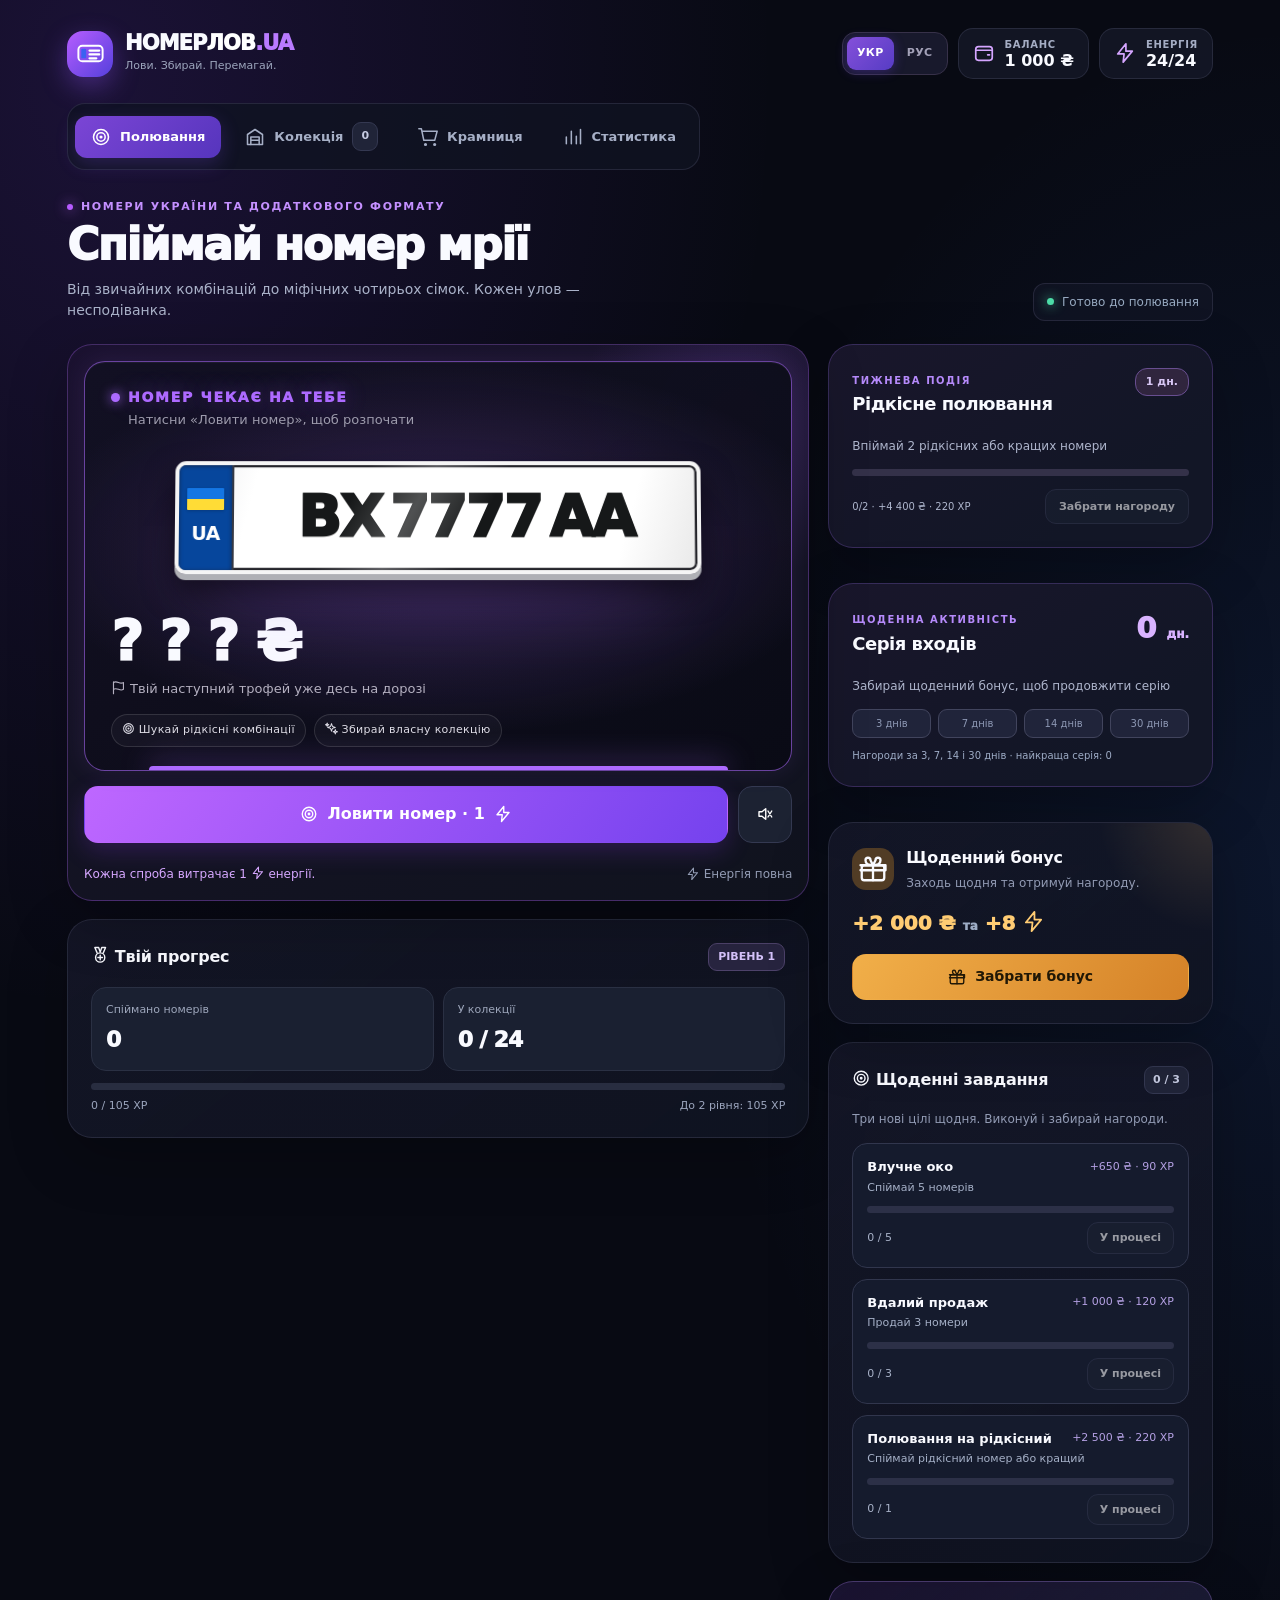
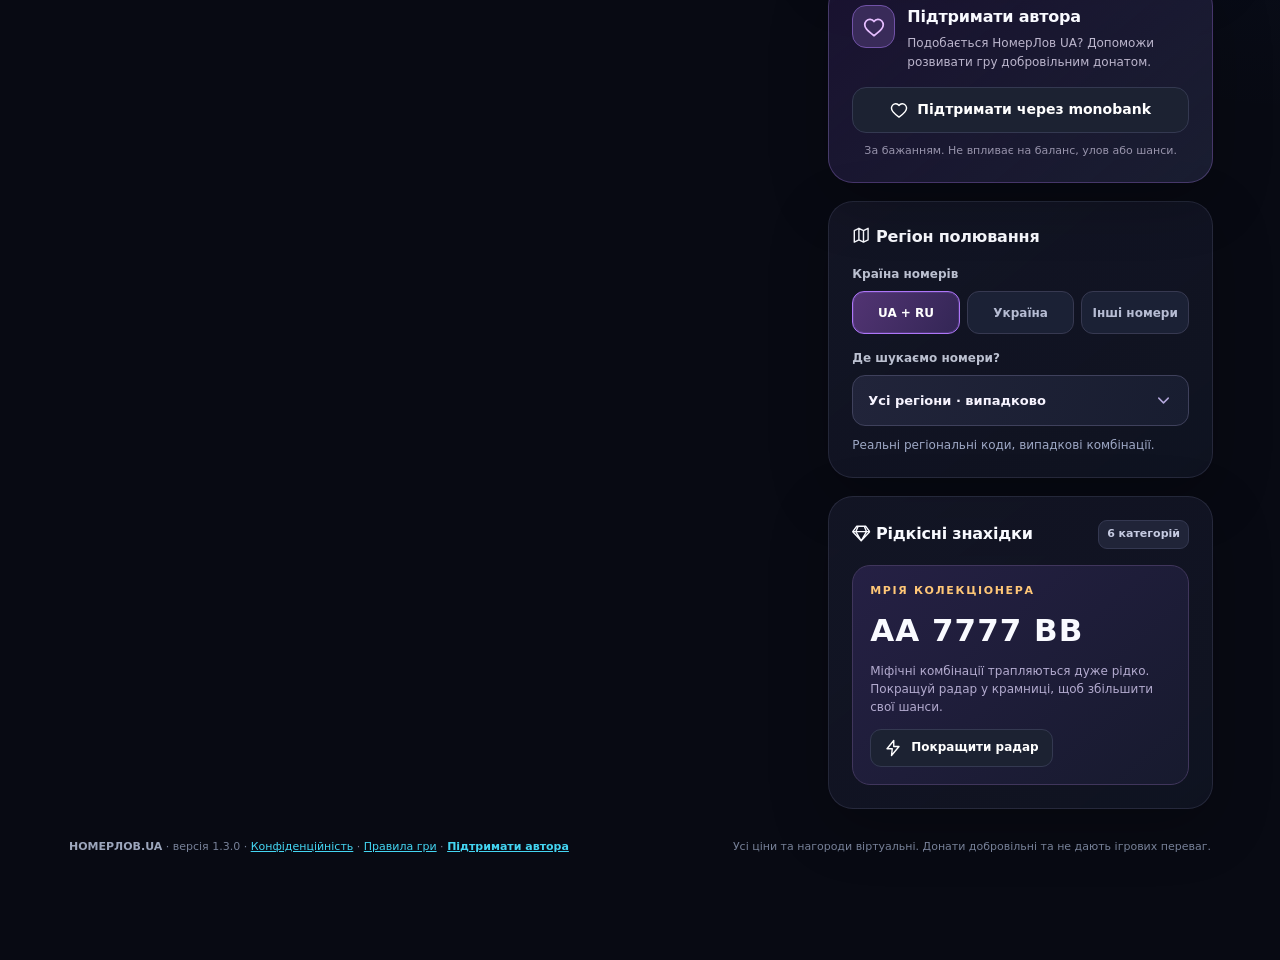
==== commit a1c06dbe: "feat(release): integrate NomerLov UA v1.3.0 collector features" ====
--- a/index.html
+++ b/index.html
@@ -63,6 +63,7 @@
     .footer-support{display:inline-flex;align-items:center;gap:5px;font-weight:750}
 
   </style>
+  <link rel="stylesheet" href="./v13.css">
 </head>
 <body>
   <svg xmlns="http://www.w3.org/2000/svg" aria-hidden="true" class="svg-sprite" width="0" height="0" style="position:absolute;overflow:hidden"><symbol id="ico-chevron" viewBox="0 0 24 24"><path d="m6 9 6 6 6-6"/></symbol><symbol id="ico-close" viewBox="0 0 24 24"><path d="M5 5l14 14M19 5 5 19"/></symbol><symbol id="ico-target" viewBox="0 0 24 24"><circle cx="12" cy="12" r="9"/><circle cx="12" cy="12" r="5"/><circle cx="12" cy="12" r="1"/></symbol>
@@ -186,7 +187,7 @@
         </div>
       </section>
     </main>
-    <footer class="footer"><span><strong>НОМЕРЛОВ.UA</strong> · версія 1.2.3 · <a href="privacy.html">Конфіденційність</a> · <a href="terms.html">Правила гри</a> · <a class="footer-support" href="https://send.monobank.ua/jar/SDWp3ABSr" target="_blank" rel="noopener noreferrer">Підтримати автора</a></span><span>Усі ціни та нагороди віртуальні. Донати добровільні та не дають ігрових переваг.</span></footer>
+    <footer class="footer"><span><strong>НОМЕРЛОВ.UA</strong> · версія 1.3.0 · <a href="privacy.html">Конфіденційність</a> · <a href="terms.html">Правила гри</a> · <a class="footer-support" href="https://send.monobank.ua/jar/SDWp3ABSr" target="_blank" rel="noopener noreferrer">Підтримати автора</a></span><span>Усі ціни та нагороди віртуальні. Донати добровільні та не дають ігрових переваг.</span></footer>
   </div>
   <nav class="bottom-nav" aria-label="Мобільне меню"><button data-nav="hunt" class="active"><span class="nav-icon">🎯</span><span>Ловити</span></button><button data-nav="collection"><span class="nav-icon">🗂️</span><span>Гараж</span></button><button data-nav="shop"><span class="nav-icon">🛒</span><span>Крамниця</span></button><button data-nav="stats"><span class="nav-icon">📊</span><span>Статистика</span></button></nav>
   <div id="choiceBackdrop" class="choice-backdrop hidden" role="presentation"><section class="choice-sheet" role="dialog" aria-modal="true" aria-labelledby="choiceTitle"><div class="sheet-grip"></div><header class="sheet-head"><div><div class="sheet-overline" id="choiceOverline">НАЛАШТУВАННЯ</div><h2 id="choiceTitle">Обрати регіон</h2></div><button id="choiceClose" type="button" class="choice-close" aria-label="Закрити"><svg class="ui-icon" aria-hidden="true"><use href="#ico-close"></use></svg></button></header><div class="sheet-search-wrap"><svg class="ui-icon" aria-hidden="true"><use href="#ico-search"></use></svg><input type="search" id="choiceSearch" autocomplete="off" placeholder="Знайти область або код" aria-label="Пошук регіону"></div><div class="choice-options" id="choiceOptions" role="listbox" aria-label="Вибір"></div><div class="sheet-foot" id="choiceFooter">Зміна не впливає на вже зібрані номери.</div></section></div>
@@ -312,7 +313,7 @@
     function makeTrait(txt){const el=document.createElement('span');el.className='trait';el.textContent=txt;return el}
     function renderActions(){const bar=$('actionBar');bar.replaceChildren();if(rolling){const b=makeButton('🔎 Шукаємо...', 'btn btn-primary',()=>{},true);bar.append(b);return}if(state.pending){const keep=makeButton('🗂️ Залишити в гаражі','btn btn-green',keepPending,state.collection.length>=garageMax());const sell=makeButton('💰 Продати за '+fmt(state.pending.price)+' ₴','btn btn-gold',sellPending);bar.style.gridTemplateColumns='1fr 1fr';bar.append(keep,sell);$('statusText').textContent=state.collection.length>=garageMax()?'Гараж заповнений — продай номер або звільни місце.':'Обери: зберегти номер чи продати за ігрові гривні.';return}bar.style.gridTemplateColumns='1fr auto';const catchButton=makeButton('🎯 Ловити номер · 1 ⚡','btn btn-primary',startCatch,state.energy<1);catchButton.id='catchBtn';const s=makeButton(state.sound?'🔊':'🔇','btn btn-outline',toggleSound);s.id='soundBtn';s.setAttribute('aria-label',state.sound?'Вимкнути звуки':'Увімкнути звуки');bar.append(catchButton,s);$('statusText').textContent=state.energy<1?'Немає енергії. Дочекайся відновлення або зайди у крамницю.':'Кожна спроба витрачає 1 ⚡ енергії.'}
     function makeButton(label,className,onClick,disabled=false){const b=document.createElement('button');b.type='button';b.className=className;b.textContent=label;decorateEmojis(b);b.disabled=disabled;b.addEventListener('click',onClick);return b}
-    function startCatch(){if(rolling||state.pending)return;recoverEnergy();if(state.energy<=0){toast('Закінчилась енергія','Повернись пізніше або поповни запас у крамниці.','⚡');return}state.energy--;if(state.energy===energyMax()-1)state.lastEnergyAt=Date.now();state.catches++;const item=generate();state.current=item;state.pending=item;state.best=Math.max(state.best,item.price);const previousLevel=level();state.xp+=xpFor(item.tier);newRecord(item);questAdd('catches');if(['rare','epic','legendary','mythic'].includes(item.tier))questAdd('rare');if(item.tier==='legendary')state.legendaries++;if(item.tier==='mythic')state.mythics++;rolling=true;save();renderHeader();renderActions();decorateEmojis($('actionBar'));$('huntCard').classList.add('hunting');$('cardSubtitle').textContent='Скануємо дороги...';$('rarityText').textContent='ПОШУК НОМЕРА';$('priceText').textContent='... ₴';$('traits').replaceChildren(makeTrait('📡 Радар шукає цікаву комбінацію'));sound(420,0,.1);let flashes=0;const spin=setInterval(()=>{const reg=pick(regionList());if(RU_REGIONS.includes(reg))setPlate(pick(RU_CHARS)+String(rand(1,999)).padStart(3,'0')+pick(RU_CHARS)+pick(RU_CHARS)+' '+pick(reg.codes));else setPlate(`${pick(reg.codes)} ${String(rand(0,9999)).padStart(4,'0')} ${pick(alphabet)}${pick(alphabet)}`);flashes++},83);rollTimer=setTimeout(()=>{clearInterval(spin);rollTimer=null;rolling=false;save();$('huntCard').classList.remove('hunting');$('huntCard').classList.add('new-catch');setTimeout(()=>$('huntCard').classList.remove('new-catch'),700);renderAll();ring(item.tier);showRarityReveal(item);if(level()>previousLevel)toast('Рівень підвищено!',`Тепер рівень ${level()} · +${xpFor(item.tier)} XP`,'🏅');if(['legendary','mythic'].includes(item.tier)){confetti();toast(item.tier==='mythic'?'МІФІЧНИЙ УЛОВ!':'ЛЕГЕНДАРНИЙ НОМЕР!',item.code+' · '+fmt(item.price)+' ₴','🏆')}else if(item.tier==='epic')toast('Епічна знахідка!',item.code+' · '+fmt(item.price)+' ₴','💜')},1050)}
+    function startCatch(){if(rolling||state.pending)return;recoverEnergy();if(state.energy<=0){toast('Закінчилась енергія','Повернись пізніше або поповни запас у крамниці.','⚡');return}state.energy--;if(state.energy===energyMax()-1)state.lastEnergyAt=Date.now();state.catches++;const item=generate();state.current=item;state.pending=item;state.best=Math.max(state.best,item.price);const previousLevel=level();state.xp+=xpFor(item.tier);newRecord(item);window.dispatchEvent(new CustomEvent('nomerlov:v13catch',{detail:item}));questAdd('catches');if(['rare','epic','legendary','mythic'].includes(item.tier))questAdd('rare');if(item.tier==='legendary')state.legendaries++;if(item.tier==='mythic')state.mythics++;rolling=true;save();renderHeader();renderActions();decorateEmojis($('actionBar'));$('huntCard').classList.add('hunting');$('cardSubtitle').textContent='Скануємо дороги...';$('rarityText').textContent='ПОШУК НОМЕРА';$('priceText').textContent='... ₴';$('traits').replaceChildren(makeTrait('📡 Радар шукає цікаву комбінацію'));sound(420,0,.1);let flashes=0;const spin=setInterval(()=>{const reg=pick(regionList());if(RU_REGIONS.includes(reg))setPlate(pick(RU_CHARS)+String(rand(1,999)).padStart(3,'0')+pick(RU_CHARS)+pick(RU_CHARS)+' '+pick(reg.codes));else setPlate(`${pick(reg.codes)} ${String(rand(0,9999)).padStart(4,'0')} ${pick(alphabet)}${pick(alphabet)}`);flashes++},83);rollTimer=setTimeout(()=>{clearInterval(spin);rollTimer=null;rolling=false;save();$('huntCard').classList.remove('hunting');$('huntCard').classList.add('new-catch');setTimeout(()=>$('huntCard').classList.remove('new-catch'),700);renderAll();ring(item.tier);showRarityReveal(item);if(level()>previousLevel)toast('Рівень підвищено!',`Тепер рівень ${level()} · +${xpFor(item.tier)} XP`,'🏅');if(['legendary','mythic'].includes(item.tier)){confetti();toast(item.tier==='mythic'?'МІФІЧНИЙ УЛОВ!':'ЛЕГЕНДАРНИЙ НОМЕР!',item.code+' · '+fmt(item.price)+' ₴','🏆')}else if(item.tier==='epic')toast('Епічна знахідка!',item.code+' · '+fmt(item.price)+' ₴','💜')},1050)}
     function keepPending(){if(!state.pending)return;if(state.collection.length>=garageMax()){toast('У гаражі немає місця','Продай інший номер, щоб звільнити місце.','🗂️');return}const item=state.pending;state.collection.unshift({...item});addHistory(item,'kept');state.pending=null;save();renderAll();toast('Номер у колекції!',item.code,'🗂️');sound(710)}
     function sellPending(){if(!state.pending)return;const item=state.pending;state.coins+=item.price;state.earned+=item.price;state.sold++;questAdd('sold');addHistory(item,'sold');state.pending=null;save();renderAll();toast('Номер продано','+'+fmt(item.price)+' ₴ на баланс','💰');sound(775)}
     function addHistory(item,type){state.history.unshift({code:item.code,tier:item.tier,price:item.price,time:Date.now(),type});state.history=state.history.slice(0,30)}
@@ -320,7 +321,7 @@
     function renderHeader(){recoverEnergy();$('headerCoins').textContent=fmt(state.coins)+' ₴';$('headerEnergy').textContent=state.energy+'/'+energyMax();$('shopBalance').textContent=fmt(state.coins)+' ₴';$('navCount').textContent=state.collection.length;const max=energyMax();if(state.energy>=max){$('regenTimer').textContent='⚡ Енергія повна'}else{const ms=Math.max(0,120000-(Date.now()-state.lastEnergyAt)),m=Math.floor(ms/60000),s=Math.floor(ms%60000/1000);$('regenTimer').textContent=`+1 ⚡ за ${m}:${String(s).padStart(2,'0')}`}}
     function renderQuick(){$('quickCatches').textContent=fmt(state.catches);$('quickOwned').textContent=state.collection.length+' / '+garageMax();$('garageCount').textContent=state.collection.length+' / '+garageMax()+' місць';const lv=level(),xp=state.xp-xpThreshold(lv),needed=xpThreshold(lv+1)-xpThreshold(lv);$('levelBadge').textContent='РІВЕНЬ '+lv;$('levelXp').textContent=xp+' / '+needed+' XP';$('levelNext').textContent='До '+(lv+1)+' рівня: '+(needed-xp)+' XP';$('levelProgress').style.width=(xp/needed*100)+'%'}
     function renderDaily(){const used=state.daily===todayKey(),b=$('dailyBtn');b.disabled=used;b.textContent=used?'✅ Бонус отримано сьогодні':'🎁 Забрати бонус'}
-    function daily(){if(state.daily===todayKey())return;state.daily=todayKey();state.coins+=2000;state.energy=Math.min(energyMax(),state.energy+8);if(state.energy===energyMax())state.lastEnergyAt=Date.now();save();renderAll();toast('Щоденний подарунок!','+2 000 ₴ та +8 ⚡','🎁');sound(750);sound(900,.14)}
+    function daily(){if(state.daily===todayKey())return;state.daily=todayKey();window.dispatchEvent(new CustomEvent('nomerlov:v13daily',{detail:{day:todayKey()}}));state.coins+=2000;state.energy=Math.min(energyMax(),state.energy+8);if(state.energy===energyMax())state.lastEnergyAt=Date.now();save();renderAll();toast('Щоденний подарунок!','+2 000 ₴ та +8 ⚡','🎁');sound(750);sound(900,.14)}
     function regionName(r){return state.lang==='ru'?(r.ru||translateText(r.name)):r.name}
     function renderRegion(){const r=currentRegion();$('regionSelectText').textContent=r?regionName(r)+' · '+r.codes.join(' / '):state.country==='ua'?'Уся Україна · випадково':state.country==='ru'?'Інші регіони · випадково':'Усі регіони · випадково';$('regionInfo').innerHTML=r?`Коди регіону: <strong>${r.codes.join(' · ')}</strong>. Комбінації в грі генеруються випадково.`:'Реальні регіональні коди, випадкові комбінації.';document.querySelectorAll('[data-country]').forEach(b=>{const on=b.dataset.country===state.country;b.classList.toggle('active',on);b.setAttribute('aria-pressed',String(on))})}
     function changeRegion(code){state.region=code;save();renderRegion();applyLocale();toast('Регіон змінено','Наступні номери шукатимуться тут.','🗺️')}
@@ -333,7 +334,7 @@
     function renderShop(){const radarCost=3500*Math.pow(3,state.radar),batteryCost=2500*Math.pow(2.5,state.battery);$('radarLevel').textContent=`РІВЕНЬ ${state.radar} / 5`;$('batteryLevel').textContent=`РІВЕНЬ ${state.battery} / 5`;$('radarPrice').textContent=state.radar>=5?'МАКСИМУМ':fmt(radarCost)+' ₴';$('batteryPrice').textContent=state.battery>=5?'МАКСИМУМ':fmt(batteryCost)+' ₴';$('buyRadar').disabled=state.radar>=5||state.coins<radarCost;$('buyRadar').textContent=state.radar>=5?'Максимальний рівень':'Покращити радар';$('buyBattery').disabled=state.battery>=5||state.coins<batteryCost;$('buyBattery').textContent=state.battery>=5?'Максимальний рівень':'Збільшити запас';$('buyEnergy').disabled=state.coins<1500||state.energy>=energyMax();const a=weights(),box=$('probabilityList');box.replaceChildren();a.forEach((w,i)=>{const row=document.createElement('div');row.className='prob-row';const title=document.createElement('span');title.textContent=tiers[i].name;const track=document.createElement('div');track.className='prob-line';const span=document.createElement('span');span.style.setProperty('--bar-color',tiers[i].color);span.style.width=Math.max(.7,w/62*100)+'%';track.append(span);const val=document.createElement('strong');val.textContent=w>=1?w.toFixed(1)+'%':w.toFixed(2)+'%';row.append(title,track,val);box.append(row)})}
     function buy(type){if(type==='energy'){if(state.coins<1500||state.energy>=energyMax())return;state.coins-=1500;state.energy=Math.min(energyMax(),state.energy+12);if(state.energy===energyMax())state.lastEnergyAt=Date.now();toast('Енергію поповнено','+12 ⚡','🔋')}else{const lvl=type==='radar'?state.radar:state.battery;if(lvl>=5)return;const cost=Math.round((type==='radar'?3500*Math.pow(3,lvl):2500*Math.pow(2.5,lvl)));if(state.coins<cost){toast('Недостатньо коштів','Продавай зайві номери, щоб заробити.','💰');return}state.coins-=cost;if(type==='radar'){state.radar++;toast('Радар покращено!',`Тепер рівень ${state.radar}/5`,'🔮')}else{state.battery++;state.energy+=8;toast('Батарею покращено!',`Максимум енергії: ${energyMax()} ⚡`,'🔋')}}save();renderAll();sound(690)}
     function renderStats(){$('statCatches').textContent=fmt(state.catches);$('statSold').textContent=fmt(state.sold);$('statEarned').textContent=fmt(state.earned)+' ₴';$('statBest').textContent=fmt(state.best)+' ₴';$('statsLevel').textContent='РІВЕНЬ '+level();const a=[['🎯','Перший улов','Спіймати 1 номер',state.catches>=1],['🚗','Колекціонер','Зібрати 5 номерів одночасно',state.collection.length>=5],['🔥','Мисливець','Спіймати 25 номерів',state.catches>=25],['💜','Епічна удача','Спіймати епічний або кращий',state.history.some(x=>tiers.findIndex(t=>t.id===x.tier)>=3)||state.collection.some(x=>tiers.findIndex(t=>t.id===x.tier)>=3)||state.current&&tiers.findIndex(t=>t.id===state.current.tier)>=3],['👑','Легенда','Спіймати легендарний номер',state.legendaries>=1],['🌌','Міф','Спіймати міфічний номер',state.mythics>=1],['💰','Мільйонер','Заробити 1 000 000 ₴',state.earned>=1000000],['🏁','Ветеран','Спіймати 100 номерів',state.catches>=100],['🔮','Майстер радара','Покращити радар до рівня 5',state.radar>=5],['🏅','Досвідчений мисливець','Досягти 10 рівня',level()>=10],['🎁','Майстер завдань','Завершити 10 щоденних завдань',state.questsCompleted>=10]];const ach=$('achievements');ach.replaceChildren();a.forEach(([emoji,title,description,unlocked])=>{const div=document.createElement('div');div.className='achievement'+(unlocked?' unlocked':'');div.innerHTML=`<span class="medal">${emoji}</span><div><strong>${title} ${unlocked?'✓':'🔒'}</strong><p>${description}</p></div>`;ach.append(div)});const list=$('historyList');list.replaceChildren();if(!state.history.length){const p=document.createElement('p');p.className='muted';p.style.fontSize='13px';p.textContent='Тут зʼявляться продажі та збережені номери.';list.append(p)}else state.history.slice(0,15).forEach(item=>{const tier=tiers.find(t=>t.id===item.tier)||tiers[0];const el=document.createElement('div');el.className='history-item';el.innerHTML=`<div><div class="history-name">${escapeHTML(item.code)}</div><div class="history-time">${item.type==='sold'?'Продано':'У колекції'} · ${new Date(item.time).toLocaleString('uk-UA',{dateStyle:'short',timeStyle:'short'})}</div></div><div><div class="history-value" style="color:${tier.color}">${item.type==='sold'?'+':''}${fmt(item.price)} ₴</div><div class="history-time" style="text-align:right">${tier.name}</div></div>`;list.append(el)})}
-    function renderAll(){renderHeader();renderCard();renderActions();renderQuick();renderDaily();renderQuests();renderRegion();renderCollection();renderShop();renderStats();renderBest();renderSort();decorateEmojis(document.body);applyLocale()}
+    function renderAll(){renderHeader();renderCard();renderActions();renderQuick();renderDaily();renderQuests();renderRegion();renderCollection();renderShop();renderStats();renderBest();renderSort();decorateEmojis(document.body);applyLocale();window.dispatchEvent(new Event('nomerlov:v13render'))}
     function go(target){if(!['hunt','collection','shop','stats'].includes(target))return;view=target;document.querySelectorAll('.view').forEach(v=>v.classList.toggle('active',v.id==='view-'+target));document.querySelectorAll('[data-nav]').forEach(b=>{const a=b.dataset.nav===target;b.classList.toggle('active',a);if(a)b.setAttribute('aria-current','page');else b.removeAttribute('aria-current')});if(target==='collection')renderCollection();if(target==='stats'){renderStats();renderBest()}decorateEmojis(document.body);if(target==='shop')renderShop();applyLocale();window.scrollTo({top:0,behavior:'smooth'})}
     function confirmModal(title,body,icon,action){$('modalTitle').textContent=title;$('modalBody').textContent=body;$('modalIcon').textContent=icon;decorateEmojis($('modalIcon'));modalAction=action;$('modalBackdrop').classList.remove('hidden');$('modalCancel').focus()}
     function closeModal(){$('modalBackdrop').classList.add('hidden');modalAction=null}
@@ -353,7 +354,9 @@
     function changeLanguage(lang){if(!['uk','ru'].includes(lang))return;state.lang=lang;save();renderAll();renderSort();applyLocale()}
     function init(){if(state.region!=='all'&&!currentRegion())state.region='all';document.querySelectorAll('[data-nav]').forEach(b=>b.addEventListener('click',()=>go(b.dataset.nav)));document.querySelectorAll('[data-goto]').forEach(b=>b.addEventListener('click',()=>go(b.dataset.goto)));$('regionSelect').addEventListener('click',()=>openChoice('region'));$('sortSelect').addEventListener('click',()=>openChoice('sort'));document.querySelectorAll('[data-country]').forEach(b=>b.addEventListener('click',()=>changeCountry(b.dataset.country)));$('langUk').addEventListener('click',()=>changeLanguage('uk'));$('langRu').addEventListener('click',()=>changeLanguage('ru'));$('choiceClose').addEventListener('click',closeChoice);$('choiceSearch').addEventListener('input',renderChoices);$('choiceBackdrop').addEventListener('click',e=>{if(e.target===$('choiceBackdrop'))closeChoice()});$('dailyBtn').addEventListener('click',daily);document.querySelectorAll('[data-filter]').forEach(b=>b.addEventListener('click',()=>{filter=b.dataset.filter;document.querySelectorAll('[data-filter]').forEach(x=>x.classList.toggle('active',x===b));renderCollection();applyLocale()}));$('sellCommonsBtn').addEventListener('click',sellCommons);$('buyRadar').addEventListener('click',()=>buy('radar'));$('buyBattery').addEventListener('click',()=>buy('battery'));$('buyEnergy').addEventListener('click',()=>buy('energy'));$('exportBtn').addEventListener('click',exportSave);$('importBtn').addEventListener('click',()=>$('importFile').click());$('importFile').addEventListener('change',e=>{importSave(e.target.files[0]);e.target.value=''});$('resetBtn').addEventListener('click',reset);$('modalCancel').addEventListener('click',closeModal);$('modalConfirm').addEventListener('click',()=>{const action=modalAction;closeModal();if(action)action()});$('modalBackdrop').addEventListener('click',e=>{if(e.target===$('modalBackdrop'))closeModal()});document.addEventListener('keydown',e=>{if(e.key==='Escape'){if(! $('choiceBackdrop').classList.contains('hidden'))closeChoice();else closeModal()}});window.addEventListener('storage',e=>{if(e.key===KEY&&e.newValue&&!rolling){state=load();renderAll()}});syncQuestDay();recoverEnergy();renderAll();setInterval(()=>{const prev=state.energy;recoverEnergy();renderHeader();if(prev!==state.energy){renderActions();renderShop()}decorateEmojis($('regenTimer'));applyLocale();},1000);if('serviceWorker' in navigator&&location.protocol.startsWith('http'))navigator.serviceWorker.register('./sw.js').catch(()=>{})}
 
+    window.NOMERLOV_APP={get state(){return state},save,renderAll,level,todayKey,tiers};
     init();
   </script>
+  <script defer src="./v13.js"></script>
 </body>
 </html>
--- a/v13.css
+++ b/v13.css
@@ -0,0 +1,7 @@
+/* НомерЛов UA 1.3 — нові панелі колекціонера */
+.nl13-panel{border:1px solid rgba(169,118,255,.23)!important;background:linear-gradient(145deg,#19162b,#121626 75%)!important;margin-bottom:17px}
+.nl13-heading{display:flex;align-items:flex-start;justify-content:space-between;gap:14px;margin-bottom:16px}.nl13-heading h2,.nl13-heading h3{margin:3px 0 6px;line-height:1.23;letter-spacing:-.5px}.nl13-heading h2{font-size:22px}.nl13-heading h3{font-size:18px}.nl13-kicker{color:#b68afb;letter-spacing:1.55px;font-size:10px;font-weight:900}.nl13-note{font-size:12px;color:#aeb5cc;line-height:1.57;margin:3px 0 13px}.nl13-chip{border:1px solid #684e90;color:#d8c7f5;background:#30253e;padding:5px 10px;border-radius:12px;font-size:11px;font-weight:800;white-space:nowrap}.nl13-albums{display:grid;grid-template-columns:repeat(2,minmax(0,1fr));gap:12px}.nl13-album{min-width:0;padding:16px;border:1px solid #353046;background:linear-gradient(155deg,#201c32,#171b2a);border-radius:17px}.nl13-album.nl13-complete{border-color:#54c69d}.nl13-album-top{display:flex;justify-content:space-between;align-items:center}.nl13-symbol{font-size:25px;color:#c391ff}.nl13-album h3{font-size:15px;line-height:1.3;margin:10px 0 4px}.nl13-album p{font-size:11px;color:#a4aac0;margin:0 0 12px;min-height:30px}.nl13-track{height:7px;overflow:hidden;border-radius:20px;background:#343149}.nl13-track span{display:block;height:100%;border-radius:20px;background:linear-gradient(90deg,#7652d6,#c083fc);transition:width .25s}.nl13-album-bottom,.nl13-eventbottom{display:flex;align-items:center;justify-content:space-between;gap:9px;margin-top:13px;font-size:10px;color:#aeb6cd;flex-wrap:wrap}.nl13-album-bottom .btn,.nl13-eventbottom .btn{min-height:35px;padding:7px 13px;font-size:11px}.nl13-streak-count{font-size:29px;font-weight:950;color:#d9b3ff}.nl13-streak-count small{font-size:12px}.nl13-milestones{display:flex;gap:7px;justify-content:space-between}.nl13-milestones span{background:#20243a;border:1px solid #41445d;padding:6px 7px;border-radius:9px;color:#8d98b4;text-align:center;font-size:10px;flex:1}.nl13-milestones span.reached{background:#433060;border-color:#a265e7;color:#f6e6ff}.nl13-fine{font-size:10px;color:#9eacc6;margin:10px 0 0}.nl13-frames{display:grid;grid-template-columns:repeat(3,minmax(0,1fr));gap:10px}.nl13-frame-option{text-align:left;border:1px solid #45435a;border-radius:15px;background:#191c2c;color:#fff;padding:10px;min-width:0;display:flex;flex-direction:column;gap:6px}.nl13-frame-option.selected{border-color:#bc88ff;box-shadow:inset 0 0 0 1px #8f58db}.nl13-frame-option:disabled{opacity:.48;cursor:not-allowed}.nl13-frame-option strong{font-size:12px}.nl13-frame-option small{color:#a8acc3;font-size:10px;line-height:1.35}.nl13-frame-sample{display:flex;align-items:center;justify-content:center;font-size:clamp(8px,1vw,12px);font-weight:950;letter-spacing:-.3px;color:#1c2230;background:#f8faff;border:4px solid #7c8195;height:56px;border-radius:10px;box-shadow:0 4px 8px #0005}.nl-frame-neon{border-color:#b65bff!important;box-shadow:0 0 12px #af62ff88,0 0 25px #8341c555!important}.nl-frame-carbon{border-color:#495969!important;box-shadow:0 0 0 3px #202631,0 8px 17px #0009!important}.nl-frame-gold{border-color:#f9d16b!important;box-shadow:0 0 10px #ffc36599,0 0 22px #b47d3577!important}.nl-frame-aurora{border-color:#46d8d3!important;box-shadow:0 0 10px #51d8da99,0 0 23px #b864ff66!important}.nl13-sharebar{margin-top:10px;display:flex;justify-content:center}.nl13-sharebtn{display:inline-flex;align-items:center;gap:9px;width:100%;justify-content:center;min-height:43px;background:#211b36}.nl13-icon{width:17px;height:17px;flex:none}.nl13-toast{position:fixed;top:16px;left:50%;transform:translateX(-50%);z-index:90;display:flex;flex-direction:column;gap:3px;width:min(420px,calc(100vw - 30px));padding:14px 18px;border-radius:16px;border:1px solid #8b68c4;background:#28203d;box-shadow:0 18px 50px #0009}.nl13-toast strong{font-size:14px}.nl13-toast span{font-size:12px;color:#c7c4d7}.nl13-overlay{position:fixed;inset:0;z-index:100;display:flex;align-items:center;justify-content:center;padding:18px;background:#03050bba;backdrop-filter:blur(7px)}.nl13-overlay.hidden{display:none!important}.nl13-modal{position:relative;width:min(480px,100%);max-height:90dvh;overflow:auto;border:1px solid #67518a;background:linear-gradient(150deg,#272039,#101625);padding:23px;border-radius:24px;box-shadow:0 30px 80px #000b}.nl13-close{position:absolute;top:14px;right:15px;width:35px;height:35px;border:1px solid #57516b;border-radius:10px;background:#232539;color:#fff;font-size:22px}.nl13-modal h2{font-size:21px;margin:6px 0 15px}.nl13-sharepreview{border:1px solid #a067e4;background:radial-gradient(circle at 50% 20%,#4b2e65,#101422 75%);border-radius:17px;display:flex;flex-direction:column;gap:8px;align-items:center;text-align:center;padding:38px 15px}.nl13-sharepreview strong{font-weight:950;font-size:clamp(22px,6vw,34px);letter-spacing:-1px}.nl13-sharepreview span{color:#f0c5ff;font-weight:800}.nl13-sharepreview small{color:#aab8d1}.nl13-modalactions{display:grid;grid-template-columns:1fr 1fr;gap:9px;margin-top:14px}.nl13-modalactions .btn{display:grid;place-items:center;padding:10px;font-size:12px;text-decoration:none}.nl13-modalactions .btn:first-child{grid-column:1/-1}.nl13-help{font-size:11px;color:#9ba7bb;margin:13px 0 0}.nl13-panel .btn:focus-visible,.nl13-modal .btn:focus-visible,.nl13-frame-option:focus-visible{outline:2px solid #ab90ff;outline-offset:2px}
+@media(max-width:700px){.nl13-albums{grid-template-columns:1fr}.nl13-frames{grid-template-columns:repeat(2,minmax(0,1fr))}.nl13-frame-sample{font-size:11px}.nl13-panel{margin-bottom:13px}.nl13-heading h2{font-size:20px}.nl13-modal{max-height:85dvh}}
+@media(prefers-reduced-motion:reduce){.nl13-track span{transition:none}}
+
+.nl13-garage-share{white-space:nowrap;font-size:11px;padding:6px 8px}.item-btns:has(.nl13-garage-share){flex-wrap:wrap}
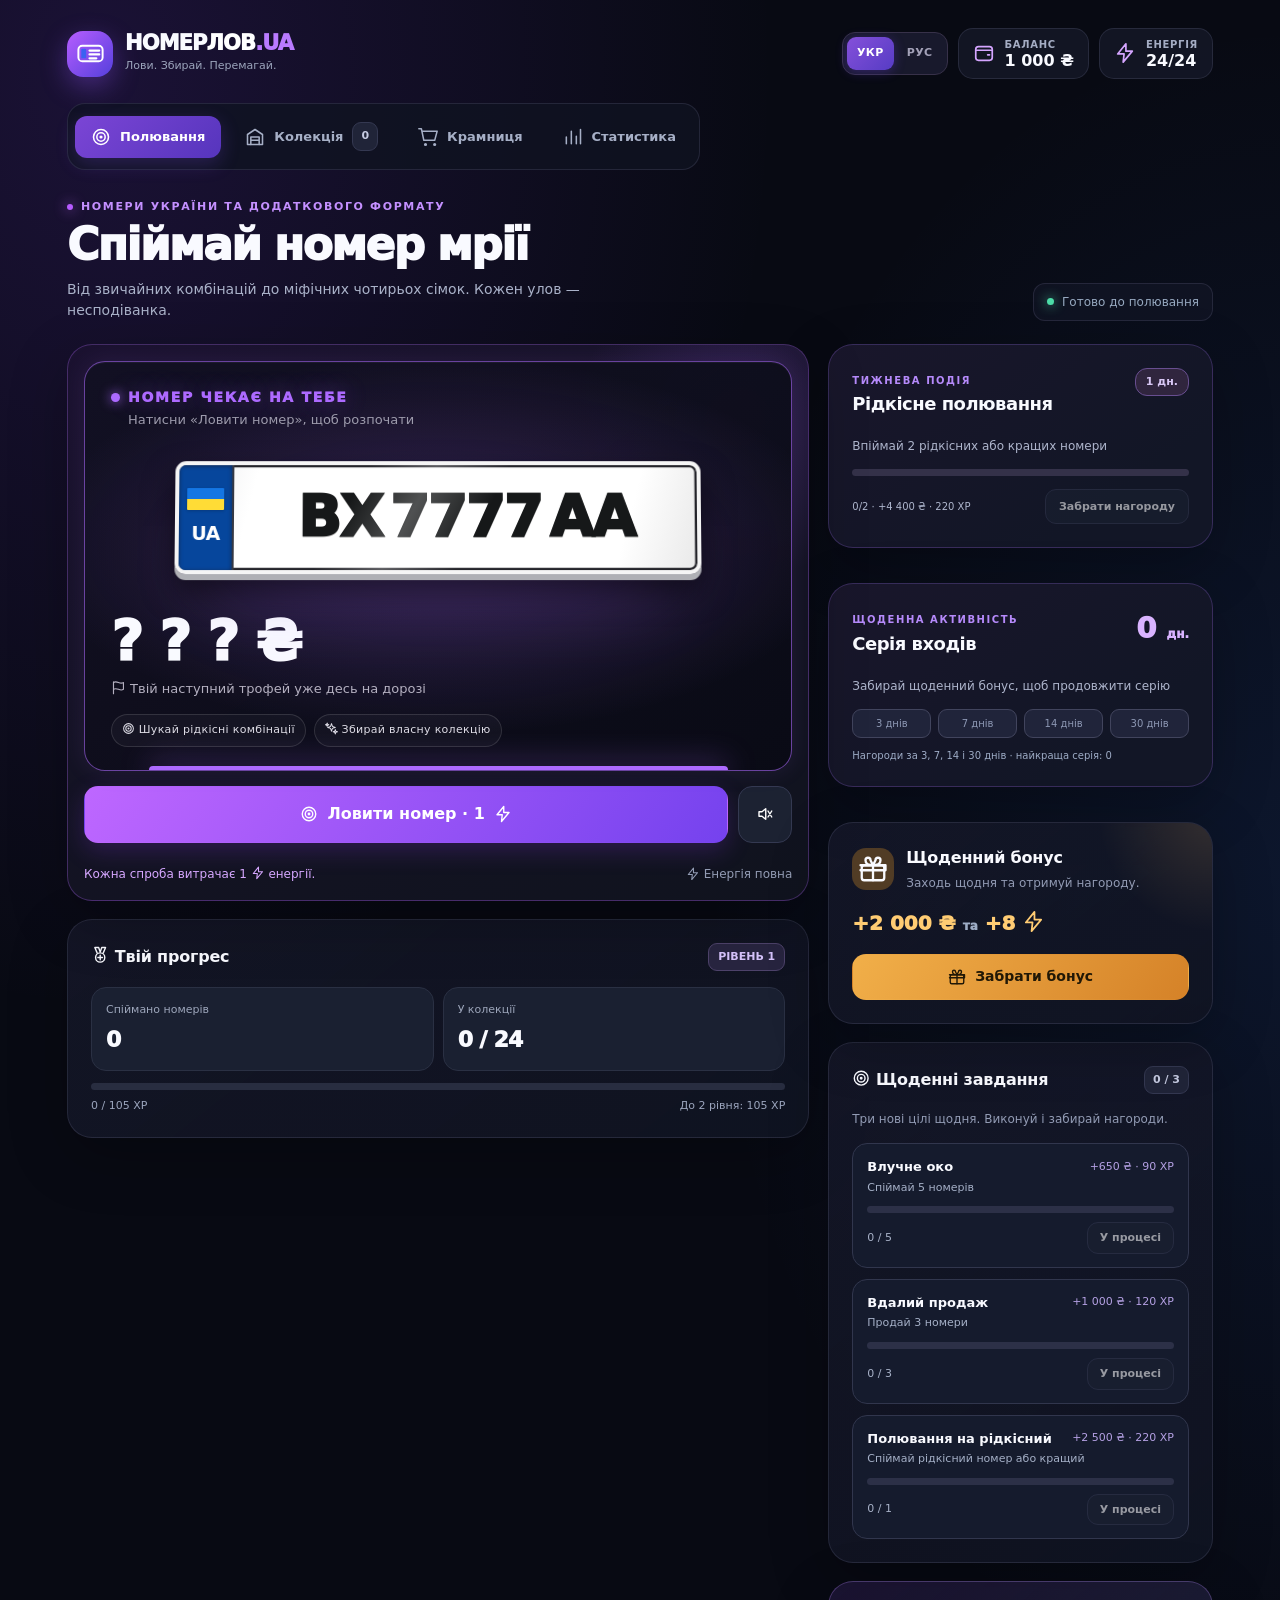
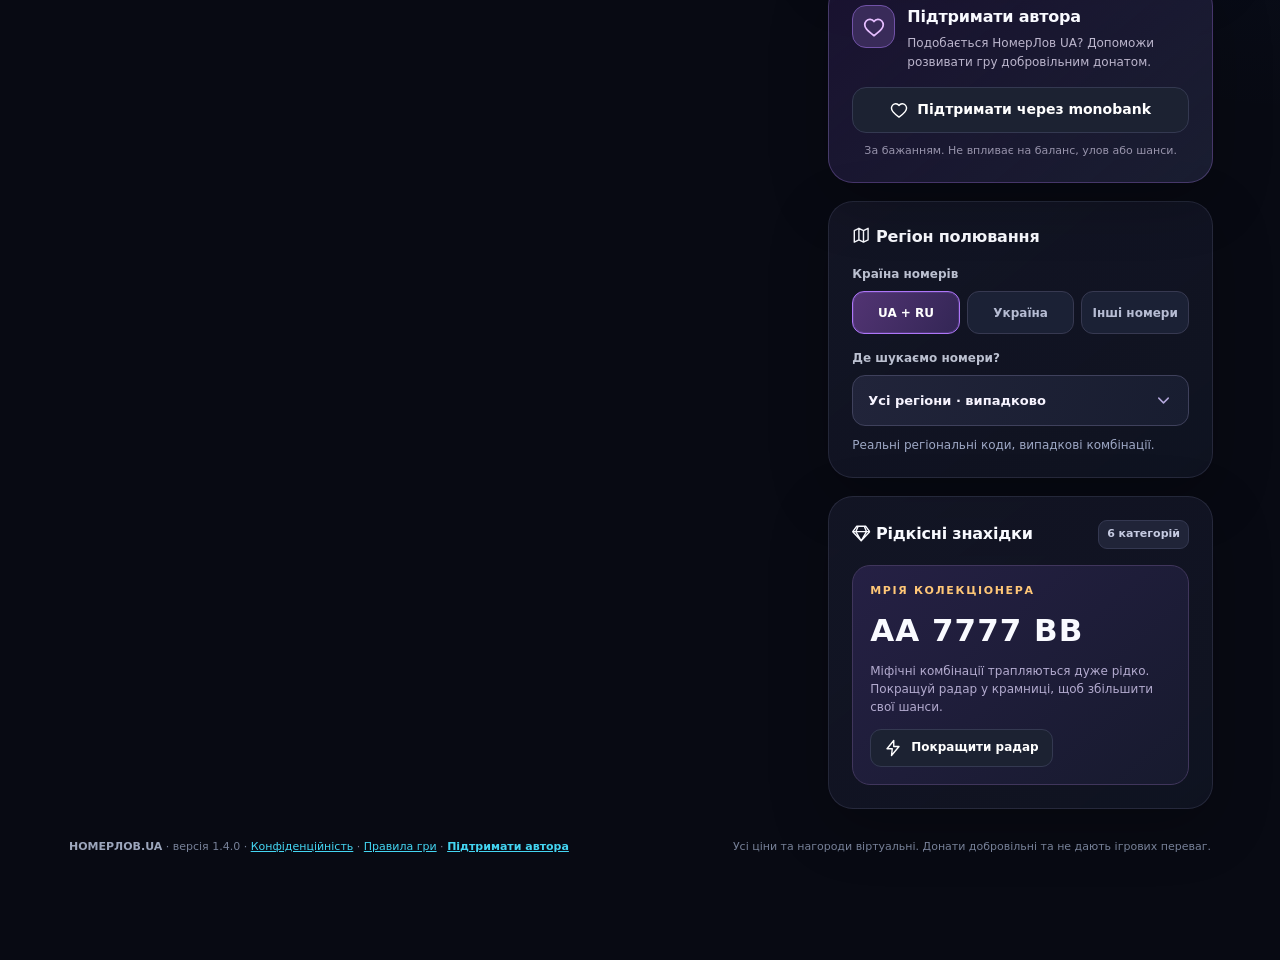
==== commit 4152bebc: "feat(game): garage expansion and four upgrade paths for v1.4.0" ====
--- a/index.html
+++ b/index.html
@@ -62,7 +62,11 @@
     .support-note{margin:10px 0 0;color:#9894ac;font-size:11px;line-height:1.5;text-align:center}
     .footer-support{display:inline-flex;align-items:center;gap:5px;font-weight:750}
 
-  </style>
+  
+    .advance-card{border:1px solid rgba(153,125,248,.23);background:linear-gradient(155deg,#191a2c,#111525)}
+    .advance-card .symbol{display:inline-grid;place-items:center}.advance-card .symbol svg{width:28px;height:28px}
+    .advance-effect{display:inline-flex;max-width:100%;margin:5px 0 10px;padding:5px 9px;color:#e3ccff;font-weight:900;border-radius:10px;border:1px solid #634984;background:#332749;font-size:12px}
+</style>
   <link rel="stylesheet" href="./v13.css">
 </head>
 <body>
@@ -174,6 +178,10 @@
           <div class="shop-card"><div class="symbol purple">🔮</div><h3>Радар удачі</h3><p>Трохи збільшує імовірність епічних, легендарних та міфічних номерів.</p><div class="shop-level" id="radarLevel">РІВЕНЬ 0 / 5</div><div class="price-tag num" id="radarPrice">3 500 ₴</div><button class="btn btn-primary" id="buyRadar">Покращити</button></div>
           <div class="shop-card"><div class="symbol cyan">🔋</div><h3>Більше енергії</h3><p>Збільшує максимальний запас енергії на 8 одиниць. Після покупки отримуєш +8 ⚡.</p><div class="shop-level" id="batteryLevel">РІВЕНЬ 0 / 5</div><div class="price-tag num" id="batteryPrice">2 500 ₴</div><button class="btn btn-primary" id="buyBattery">Покращити</button></div>
           <div class="shop-card"><div class="symbol gold">⚡</div><h3>Енергопак</h3><p>Миттєво відновлює 12 одиниць енергії. Не перевищує максимальний запас.</p><div class="shop-level">РАЗОВЕ ПОПОВНЕННЯ</div><div class="price-tag num">1 500 ₴</div><button class="btn btn-outline" id="buyEnergy">Отримати +12 ⚡</button></div>
+          <div class="shop-card advance-card"><div class="symbol purple"><svg class="ui-icon" aria-hidden="true"><use href="#ico-garage"></use></svg></div><h3>Розширення гаража</h3><p>Купуй додаткові місця для своєї колекції назавжди.</p><div class="advance-effect" id="advancedGarageEffect">24 місця</div><div class="shop-level" id="advancedGarageLevel">РІВЕНЬ 0 / 4</div><div class="price-tag num" id="advancedGaragePrice">5 000 ₴</div><button class="btn btn-primary" id="buyAdvancedGarage">Розширити гараж</button></div>
+          <div class="shop-card advance-card"><div class="symbol cyan"><svg class="ui-icon" aria-hidden="true"><use href="#ico-zap"></use></svg></div><h3>Прискорювач зарядки</h3><p>Скорочує час відновлення 1 енергії на 12 секунд за рівень.</p><div class="advance-effect" id="advancedChargerEffect">120 с / 1 енергія</div><div class="shop-level" id="advancedChargerLevel">РІВЕНЬ 0 / 5</div><div class="price-tag num" id="advancedChargerPrice">2 500 ₴</div><button class="btn btn-primary" id="buyAdvancedCharger">Прискорити</button></div>
+          <div class="shop-card advance-card"><div class="symbol gold"><svg class="ui-icon" aria-hidden="true"><use href="#ico-wallet"></use></svg></div><h3>Торговий бонус</h3><p>Додає 5% до виплати за кожен продаж на рівень.</p><div class="advance-effect" id="advancedTraderEffect">Бонус +0%</div><div class="shop-level" id="advancedTraderLevel">РІВЕНЬ 0 / 5</div><div class="price-tag num" id="advancedTraderPrice">4 000 ₴</div><button class="btn btn-primary" id="buyAdvancedTrader">Покращити торгівлю</button></div>
+          <div class="shop-card advance-card"><div class="symbol purple"><svg class="ui-icon" aria-hidden="true"><use href="#ico-search"></use></svg></div><h3>Сканер якості</h3><p>Нові знайдені номери отримують +3% вартості за кожен рівень.</p><div class="advance-effect" id="advancedScannerEffect">Бонус +0%</div><div class="shop-level" id="advancedScannerLevel">РІВЕНЬ 0 / 5</div><div class="price-tag num" id="advancedScannerPrice">4 500 ₴</div><button class="btn btn-primary" id="buyAdvancedScanner">Покращити сканер</button></div>
         </div><div class="panel panel-pad"><div class="section-title"><h3>🎲 Шанси випадіння</h3><span class="chip">З урахуванням радара</span></div><div class="probability" id="probabilityList"></div><p class="muted" style="font-size:11px;margin-top:16px">Ці відсотки — умовні ігрові шанси; вони не мають стосунку до реальної вартості чи видачі номерних знаків.</p></div></div>
       </section>
       <section class="view" id="view-stats" aria-labelledby="statsHeading">
@@ -187,7 +195,7 @@
         </div>
       </section>
     </main>
-    <footer class="footer"><span><strong>НОМЕРЛОВ.UA</strong> · версія 1.3.0 · <a href="privacy.html">Конфіденційність</a> · <a href="terms.html">Правила гри</a> · <a class="footer-support" href="https://send.monobank.ua/jar/SDWp3ABSr" target="_blank" rel="noopener noreferrer">Підтримати автора</a></span><span>Усі ціни та нагороди віртуальні. Донати добровільні та не дають ігрових переваг.</span></footer>
+    <footer class="footer"><span><strong>НОМЕРЛОВ.UA</strong> · версія 1.4.0 · <a href="privacy.html">Конфіденційність</a> · <a href="terms.html">Правила гри</a> · <a class="footer-support" href="https://send.monobank.ua/jar/SDWp3ABSr" target="_blank" rel="noopener noreferrer">Підтримати автора</a></span><span>Усі ціни та нагороди віртуальні. Донати добровільні та не дають ігрових переваг.</span></footer>
   </div>
   <nav class="bottom-nav" aria-label="Мобільне меню"><button data-nav="hunt" class="active"><span class="nav-icon">🎯</span><span>Ловити</span></button><button data-nav="collection"><span class="nav-icon">🗂️</span><span>Гараж</span></button><button data-nav="shop"><span class="nav-icon">🛒</span><span>Крамниця</span></button><button data-nav="stats"><span class="nav-icon">📊</span><span>Статистика</span></button></nav>
   <div id="choiceBackdrop" class="choice-backdrop hidden" role="presentation"><section class="choice-sheet" role="dialog" aria-modal="true" aria-labelledby="choiceTitle"><div class="sheet-grip"></div><header class="sheet-head"><div><div class="sheet-overline" id="choiceOverline">НАЛАШТУВАННЯ</div><h2 id="choiceTitle">Обрати регіон</h2></div><button id="choiceClose" type="button" class="choice-close" aria-label="Закрити"><svg class="ui-icon" aria-hidden="true"><use href="#ico-close"></use></svg></button></header><div class="sheet-search-wrap"><svg class="ui-icon" aria-hidden="true"><use href="#ico-search"></use></svg><input type="search" id="choiceSearch" autocomplete="off" placeholder="Знайти область або код" aria-label="Пошук регіону"></div><div class="choice-options" id="choiceOptions" role="listbox" aria-label="Вибір"></div><div class="sheet-foot" id="choiceFooter">Зміна не впливає на вже зібрані номери.</div></section></div>
@@ -265,8 +273,8 @@
       {id:'legendary',name:'Легендарний',weight:.9,color:'#ffcc74',min:260000,max:960000},
       {id:'mythic',name:'Міфічний',weight:.1,color:'#ff65d2',min:1400000,max:4800000}
     ];
-    const defaults=()=>({coins:1000,energy:24,lastEnergyAt:Date.now(),catches:0,sold:0,earned:0,best:0,mythics:0,legendaries:0,collection:[],history:[],current:null,pending:null,region:'all',country:'both',lang:'uk',radar:0,battery:0,daily:'',sound:false,records:[],xp:0,questDay:'',questProgress:{catches:0,sold:0,rare:0},questClaimed:[],questsCompleted:0});
-    function load(){try{const raw=JSON.parse(localStorage.getItem(KEY));if(!raw||typeof raw!=='object')return defaults();const s={...defaults(),...raw};s.collection=Array.isArray(s.collection)?s.collection.slice(0,200).filter(isPlate):[];s.history=Array.isArray(s.history)?s.history.slice(0,40).filter(h=>h&&typeof h.code==='string'&&isPlateCode(h.code)&&tiers.some(t=>t.id===h.tier)&&Number.isFinite(h.price)&&h.price>=0&&h.price<=1e9&&Number.isFinite(h.time)&&['sold','kept'].includes(h.type)):[];s.current=isPlate(s.current)?s.current:null;s.pending=isPlate(s.pending)?s.pending:null;for(const k of ['coins','energy','lastEnergyAt','catches','sold','earned','best','mythics','legendaries','radar','battery'])s[k]=Number.isFinite(+s[k])?Math.max(0,+s[k]):defaults()[k];s.radar=Math.min(5,Math.floor(s.radar));s.battery=Math.min(5,Math.floor(s.battery));s.energy=Math.min(24+s.battery*8,Math.floor(s.energy));s.country=['ua','ru','both'].includes(raw.country)?raw.country:(raw.region&&raw.region!=='all'?'ua':'both');s.lang=['uk','ru'].includes(raw.lang)?raw.lang:'uk';s.region=(s.country==='both'||(s.country==='ua'?regions:RU_REGIONS).some(r=>r.codes[0]===s.region))&&(regions.some(r=>r.codes[0]===s.region)||RU_REGIONS.some(r=>r.codes[0]===s.region))?s.region:'all';s.daily=typeof s.daily==='string'?s.daily:'';s.sound=s.sound===true;
+    const defaults=()=>({coins:1000,energy:24,lastEnergyAt:Date.now(),catches:0,sold:0,earned:0,best:0,mythics:0,legendaries:0,collection:[],history:[],current:null,pending:null,region:'all',country:'both',lang:'uk',radar:0,battery:0,daily:'',sound:false,records:[],xp:0,questDay:'',questProgress:{catches:0,sold:0,rare:0},questClaimed:[],questsCompleted:0,garageLevel:0,chargerLevel:0,traderLevel:0,scannerLevel:0});
+    function load(){try{const raw=JSON.parse(localStorage.getItem(KEY));if(!raw||typeof raw!=='object')return defaults();const s={...defaults(),...raw};s.collection=Array.isArray(s.collection)?s.collection.slice(0,200).filter(isPlate):[];s.history=Array.isArray(s.history)?s.history.slice(0,40).filter(h=>h&&typeof h.code==='string'&&isPlateCode(h.code)&&tiers.some(t=>t.id===h.tier)&&Number.isFinite(h.price)&&h.price>=0&&h.price<=1e9&&Number.isFinite(h.time)&&['sold','kept'].includes(h.type)):[];s.current=isPlate(s.current)?s.current:null;s.pending=isPlate(s.pending)?s.pending:null;for(const k of ['coins','energy','lastEnergyAt','catches','sold','earned','best','mythics','legendaries','radar','battery'])s[k]=Number.isFinite(+s[k])?Math.max(0,+s[k]):defaults()[k];s.radar=Math.min(5,Math.floor(s.radar));s.battery=Math.min(5,Math.floor(s.battery));for(const field of ['garageLevel','chargerLevel','traderLevel','scannerLevel'])s[field]=Math.min(field==='garageLevel'?4:5,Math.max(0,Math.floor(Number(s[field])||0)));s.energy=Math.min(24+s.battery*8,Math.floor(s.energy));s.country=['ua','ru','both'].includes(raw.country)?raw.country:(raw.region&&raw.region!=='all'?'ua':'both');s.lang=['uk','ru'].includes(raw.lang)?raw.lang:'uk';s.region=(s.country==='both'||(s.country==='ua'?regions:RU_REGIONS).some(r=>r.codes[0]===s.region))&&(regions.some(r=>r.codes[0]===s.region)||RU_REGIONS.some(r=>r.codes[0]===s.region))?s.region:'all';s.daily=typeof s.daily==='string'?s.daily:'';s.sound=s.sound===true;
       s.records=Array.isArray(raw.records)?raw.records.filter(x=>x&&typeof x.code==='string'&&isPlateCode(x.code)&&tiers.some(t=>t.id===x.tier)&&Number.isFinite(x.price)&&x.price>=0&&x.price<=1e9&&Number.isFinite(x.time)).slice(0,30):[];
       if(!Array.isArray(raw.records)){const old=[...s.collection,...s.history,s.pending,s.current].filter(x=>x&&x.code&&tiers.some(t=>t.id===x.tier));const unique=new Map();old.forEach(x=>{const key=x.code+'-'+x.price;if(!unique.has(key))unique.set(key,{code:x.code,price:x.price,tier:x.tier,time:x.time||Date.now(),region:x.region||''})});s.records=[...unique.values()].sort((a,b)=>b.price-a.price).slice(0,20)}
       s.xp=Number.isFinite(raw.xp)?Math.max(0,Math.min(1e9,Math.floor(raw.xp))):s.catches*35;
@@ -277,7 +285,16 @@
     let state=load(),view='hunt',filter='all',sort='new',rolling=false,modalAction=null,rollTimer=null,audioCtx=null;
     function save(){try{localStorage.setItem(KEY,JSON.stringify(state))}catch{}}
     function energyMax(){return 24+state.battery*8}
-    function garageMax(){return 24}
+    const GARAGE_SLOTS=[24,32,40,56,80];
+    const ADVANCED_UPGRADES={
+      garage:{field:'garageLevel',costs:[5000,15000,40000,100000]},
+      charger:{field:'chargerLevel',costs:[2500,7500,22000,65000,145000]},
+      trader:{field:'traderLevel',costs:[4000,12000,35000,90000,180000]},
+      scanner:{field:'scannerLevel',costs:[4500,13500,38000,95000,195000]}
+    };
+    function garageMax(){return GARAGE_SLOTS[state.garageLevel]||24}
+    function energyInterval(){return 120000-12000*state.chargerLevel}
+    function sellValue(item){return Math.round(item.price*(1+.05*state.traderLevel))}
     const xpThreshold=lv=>80*(lv-1)+25*(lv-1)*(lv-1);
     function level(){let l=1;while(l<250&&state.xp>=xpThreshold(l+1))l++;return l}
     function xpFor(tier){return {common:35,uncommon:50,rare:90,epic:170,legendary:350,mythic:1100}[tier]||35}
@@ -291,7 +308,7 @@
     function showRarityReveal(item){if(!['epic','legendary','mythic'].includes(item.tier))return;const el=$('rarityReveal'),tier=tiers.find(x=>x.id===item.tier);el.classList.remove('hidden');el.style.setProperty('--revealed',tier.color);el.innerHTML=`<div class="reveal-center"><div class="reveal-icon"><svg class="ui-icon" aria-hidden="true"><use href="#ico-${item.tier==='epic'?'gem':item.tier==='legendary'?'trophy':'crown'}"></use></svg></div><div class="reveal-name">${tier.name.toUpperCase()} УЛОВ!</div><div class="reveal-code">${escapeHTML(item.code)}</div><div class="reveal-hint">${fmt(item.price)} ₴ · Нова знахідка</div></div>`;clearTimeout(showRarityReveal.timer);showRarityReveal.timer=setTimeout(()=>{el.classList.add('hidden');el.replaceChildren()},1750)}
 
     function todayKey(){const d=new Date();return `${d.getFullYear()}-${String(d.getMonth()+1).padStart(2,'0')}-${String(d.getDate()).padStart(2,'0')}`}
-    function recoverEnergy(){const max=energyMax();const now=Date.now();if(!state.lastEnergyAt||state.lastEnergyAt>now)state.lastEnergyAt=now;if(state.energy>=max){state.energy=max;state.lastEnergyAt=now;return}const gain=Math.floor((now-state.lastEnergyAt)/120000);if(gain>0){state.energy=Math.min(max,state.energy+gain);state.lastEnergyAt=state.energy>=max?now:state.lastEnergyAt+gain*120000;save()}}
+    function recoverEnergy(){const max=energyMax();const now=Date.now();if(!state.lastEnergyAt||state.lastEnergyAt>now)state.lastEnergyAt=now;if(state.energy>=max){state.energy=max;state.lastEnergyAt=now;return}const gain=Math.floor((now-state.lastEnergyAt)/energyInterval());if(gain>0){state.energy=Math.min(max,state.energy+gain);state.lastEnergyAt=state.energy>=max?now:state.lastEnergyAt+gain*energyInterval();save()}}
     function weights(){const boost=state.radar;const a=tiers.map((t,i)=>t.weight*(i===0?1:(1+boost*([0,.09,.16,.25,.34,.42][i]))));const sum=a.reduce((x,y)=>x+y,0);return a.map(x=>x/sum*100)}
     function rollTier(){const w=weights(),r=Math.random()*100;let total=0;for(let i=0;i<w.length;i++){total+=w[i];if(r<total)return tiers[i]}return tiers[0]}
     function digitsFor(tier){let d=[],trait='';const makeUnique=()=>{let a='0123456789'.split('');for(let i=a.length-1;i>0;i--){const j=rand(0,i);[a[i],a[j]]=[a[j],a[i]]}return a.slice(0,4).join('')};
@@ -303,7 +320,7 @@
       const a=String(rand(0,9));if(Math.random()<.14)return{digits:pick(['0001','0007','0009']),trait:'Особлива комбінація ×1000'};return{digits:a.repeat(4),trait:'Чотири однакові цифри ×1000'}
     }
     function digitsForRU(tier){const a=rand(1,9),b=rand(0,9),c=rand(0,9);if(tier==='common'){let x;do{x=String(rand(101,987))}while(new Set(x).size!==3);return{digits:x,trait:'Різні цифри'}}if(tier==='uncommon'){const v=String(a),q=String((a+rand(1,9))%10);return{digits:pick([v+v+q,v+q+v,q+v+v]),trait:'Пара однакових цифр ×2'}}if(tier==='rare'){const v=String(a),q=String((a+rand(1,9))%10);return{digits:v+q+v,trait:'Дзеркальні цифри ×12'}}if(tier==='epic'){let start=rand(1,7);return{digits:Math.random()<.5?`${start}${start+1}${start+2}`:`${start+2}${start+1}${start}`,trait:'Цифри за порядком ×30'}}if(tier==='legendary')return{digits:String(a).repeat(3),trait:'Три однакові цифри ×70'};return{digits:pick(['001','007','777','999']),trait:'Особлива серія ×1000'}}
-    function generate(){const tier=rollTier();const list=regionList(),reg=state.region==='all'?pick(list):currentRegion()||pick(list);const country=RU_REGIONS.includes(reg)?'ru':'ua';const digits=country==='ru'?digitsForRU(tier.id):digitsFor(tier.id);const prefix=pick(reg.codes),suffix=pick(alphabet)+pick(alphabet);const condition=Math.round((70+Math.random()*30)*10)/10;const factor=.82+(condition-70)/30*.37;let price=Math.round((tier.min+Math.random()*(tier.max-tier.min))*factor/10)*10;let code=country==='ru'?pick(RU_CHARS)+digits.digits+pick(RU_CHARS)+pick(RU_CHARS)+' '+prefix:`${prefix} ${digits.digits} ${suffix}`;if(country==='ru'&&tier.id==='mythic')code='А'+digits.digits+'АА '+prefix;return{id:Date.now().toString(36)+'-'+Math.random().toString(36).slice(2,9),tier:tier.id,code,region:reg.name,country,condition,trait:digits.trait,price,time:Date.now(),favorite:false}}
+    function generate(){const tier=rollTier();const list=regionList(),reg=state.region==='all'?pick(list):currentRegion()||pick(list);const country=RU_REGIONS.includes(reg)?'ru':'ua';const digits=country==='ru'?digitsForRU(tier.id):digitsFor(tier.id);const prefix=pick(reg.codes),suffix=pick(alphabet)+pick(alphabet);const condition=Math.round((70+Math.random()*30)*10)/10;const factor=.82+(condition-70)/30*.37;let price=Math.round((tier.min+Math.random()*(tier.max-tier.min))*factor*(1+.03*state.scannerLevel)/10)*10;let code=country==='ru'?pick(RU_CHARS)+digits.digits+pick(RU_CHARS)+pick(RU_CHARS)+' '+prefix:`${prefix} ${digits.digits} ${suffix}`;if(country==='ru'&&tier.id==='mythic')code='А'+digits.digits+'АА '+prefix;return{id:Date.now().toString(36)+'-'+Math.random().toString(36).slice(2,9),tier:tier.id,code,region:reg.name,country,condition,trait:digits.trait,price,time:Date.now(),favorite:false}}
     function sound(freq=550,delay=0,duration=.08){if(!state.sound)return;try{audioCtx=audioCtx||new (window.AudioContext||window.webkitAudioContext)();const osc=audioCtx.createOscillator(),gain=audioCtx.createGain(),at=audioCtx.currentTime+delay;osc.type='sine';osc.frequency.setValueAtTime(freq,at);gain.gain.setValueAtTime(.08,at);gain.gain.exponentialRampToValueAtTime(.001,at+duration);osc.connect(gain);gain.connect(audioCtx.destination);osc.start(at);osc.stop(at+duration)}catch{}}
     function ring(tier){const notes=tier==='mythic'?[523,659,784,1047,1319]:tier==='legendary'?[440,554,659,880]:[420,620];notes.forEach((f,i)=>sound(f,i*.1,.16))}
     function toast(message,detail='',icon='✨'){const el=document.createElement('div');el.className='toast';const ico=document.createElement('span');ico.className='toast-icon';ico.textContent=icon;const txt=document.createElement('div');const strong=document.createElement('strong');strong.textContent=message;const p=document.createElement('p');p.textContent=detail;txt.append(strong,p);el.append(ico,txt);$('toasts').append(el);decorateEmojis(el);setTimeout(()=>{el.style.opacity='0';el.style.transition='opacity .25s';setTimeout(()=>el.remove(),250)},3600)}
@@ -311,14 +328,14 @@
     function setPlate(code){const isRu=/^[АВЕКМНОРСТУХ][0-9]{3}[АВЕКМНОРСТУХ]{2} [0-9]{2,3}$/.test(code),parts=code.split(' ');$('plateEl').classList.toggle('ru',isRu);$('plateEl').setAttribute('aria-label',`${isRu?'Номерний знак додаткового формату':'Український номерний знак'} ${code}`);if(isRu){const p=parts[0];$('platePrefix').textContent=p.slice(0,1);$('plateDigits').textContent=p.slice(1,4);$('plateSuffix').textContent=p.slice(4);$('ruRegion').textContent=parts[1]}else if(parts.length===3){$('platePrefix').textContent=parts[0];$('plateDigits').textContent=parts[1];$('plateSuffix').textContent=parts[2]}}
     function renderCard(){const item=state.current;const card=$('resultCard');if(!item){card.dataset.rarity='waiting';$('rarityText').textContent='НОМЕР ЧЕКАЄ НА ТЕБЕ';$('cardSubtitle').textContent='Натисни «Ловити номер», щоб розпочати';setPlate('BX 7777 AA');$('priceText').textContent='? ? ? ₴';$('regionText').textContent='🇺🇦 Твій наступний трофей уже десь на дорозі';$('traits').replaceChildren(makeTrait('🎯 Шукай рідкісні комбінації'),makeTrait('✨ Збирай власну колекцію'));return}const tier=tiers.find(t=>t.id===item.tier)||tiers[0];card.dataset.rarity=item.tier;$('rarityText').textContent=tier.name.toUpperCase();$('cardSubtitle').textContent=`Знахідка #${state.catches} · стан ${fmt(item.condition)}%`;setPlate(item.code);$('priceText').textContent=fmt(item.price)+' ₴';$('regionText').textContent=(countryOf(item)==='ru'?'ALT · ':'🇺🇦 ')+item.region+' · ігрова оцінка';$('traits').replaceChildren(makeTrait('◆ '+item.trait),makeTrait('✨ Стан '+item.condition.toLocaleString('uk-UA')+'%'),makeTrait('🏁 '+tier.name))}
     function makeTrait(txt){const el=document.createElement('span');el.className='trait';el.textContent=txt;return el}
-    function renderActions(){const bar=$('actionBar');bar.replaceChildren();if(rolling){const b=makeButton('🔎 Шукаємо...', 'btn btn-primary',()=>{},true);bar.append(b);return}if(state.pending){const keep=makeButton('🗂️ Залишити в гаражі','btn btn-green',keepPending,state.collection.length>=garageMax());const sell=makeButton('💰 Продати за '+fmt(state.pending.price)+' ₴','btn btn-gold',sellPending);bar.style.gridTemplateColumns='1fr 1fr';bar.append(keep,sell);$('statusText').textContent=state.collection.length>=garageMax()?'Гараж заповнений — продай номер або звільни місце.':'Обери: зберегти номер чи продати за ігрові гривні.';return}bar.style.gridTemplateColumns='1fr auto';const catchButton=makeButton('🎯 Ловити номер · 1 ⚡','btn btn-primary',startCatch,state.energy<1);catchButton.id='catchBtn';const s=makeButton(state.sound?'🔊':'🔇','btn btn-outline',toggleSound);s.id='soundBtn';s.setAttribute('aria-label',state.sound?'Вимкнути звуки':'Увімкнути звуки');bar.append(catchButton,s);$('statusText').textContent=state.energy<1?'Немає енергії. Дочекайся відновлення або зайди у крамницю.':'Кожна спроба витрачає 1 ⚡ енергії.'}
+    function renderActions(){const bar=$('actionBar');bar.replaceChildren();if(rolling){const b=makeButton('🔎 Шукаємо...', 'btn btn-primary',()=>{},true);bar.append(b);return}if(state.pending){const keep=makeButton('🗂️ Залишити в гаражі','btn btn-green',keepPending,state.collection.length>=garageMax());const sell=makeButton('💰 Продати за '+fmt(sellValue(state.pending))+' ₴','btn btn-gold',sellPending);bar.style.gridTemplateColumns='1fr 1fr';bar.append(keep,sell);$('statusText').textContent=state.collection.length>=garageMax()?'Гараж заповнений — продай номер або звільни місце.':'Обери: зберегти номер чи продати за ігрові гривні.';return}bar.style.gridTemplateColumns='1fr auto';const catchButton=makeButton('🎯 Ловити номер · 1 ⚡','btn btn-primary',startCatch,state.energy<1);catchButton.id='catchBtn';const s=makeButton(state.sound?'🔊':'🔇','btn btn-outline',toggleSound);s.id='soundBtn';s.setAttribute('aria-label',state.sound?'Вимкнути звуки':'Увімкнути звуки');bar.append(catchButton,s);$('statusText').textContent=state.energy<1?'Немає енергії. Дочекайся відновлення або зайди у крамницю.':'Кожна спроба витрачає 1 ⚡ енергії.'}
     function makeButton(label,className,onClick,disabled=false){const b=document.createElement('button');b.type='button';b.className=className;b.textContent=label;decorateEmojis(b);b.disabled=disabled;b.addEventListener('click',onClick);return b}
     function startCatch(){if(rolling||state.pending)return;recoverEnergy();if(state.energy<=0){toast('Закінчилась енергія','Повернись пізніше або поповни запас у крамниці.','⚡');return}state.energy--;if(state.energy===energyMax()-1)state.lastEnergyAt=Date.now();state.catches++;const item=generate();state.current=item;state.pending=item;state.best=Math.max(state.best,item.price);const previousLevel=level();state.xp+=xpFor(item.tier);newRecord(item);window.dispatchEvent(new CustomEvent('nomerlov:v13catch',{detail:item}));questAdd('catches');if(['rare','epic','legendary','mythic'].includes(item.tier))questAdd('rare');if(item.tier==='legendary')state.legendaries++;if(item.tier==='mythic')state.mythics++;rolling=true;save();renderHeader();renderActions();decorateEmojis($('actionBar'));$('huntCard').classList.add('hunting');$('cardSubtitle').textContent='Скануємо дороги...';$('rarityText').textContent='ПОШУК НОМЕРА';$('priceText').textContent='... ₴';$('traits').replaceChildren(makeTrait('📡 Радар шукає цікаву комбінацію'));sound(420,0,.1);let flashes=0;const spin=setInterval(()=>{const reg=pick(regionList());if(RU_REGIONS.includes(reg))setPlate(pick(RU_CHARS)+String(rand(1,999)).padStart(3,'0')+pick(RU_CHARS)+pick(RU_CHARS)+' '+pick(reg.codes));else setPlate(`${pick(reg.codes)} ${String(rand(0,9999)).padStart(4,'0')} ${pick(alphabet)}${pick(alphabet)}`);flashes++},83);rollTimer=setTimeout(()=>{clearInterval(spin);rollTimer=null;rolling=false;save();$('huntCard').classList.remove('hunting');$('huntCard').classList.add('new-catch');setTimeout(()=>$('huntCard').classList.remove('new-catch'),700);renderAll();ring(item.tier);showRarityReveal(item);if(level()>previousLevel)toast('Рівень підвищено!',`Тепер рівень ${level()} · +${xpFor(item.tier)} XP`,'🏅');if(['legendary','mythic'].includes(item.tier)){confetti();toast(item.tier==='mythic'?'МІФІЧНИЙ УЛОВ!':'ЛЕГЕНДАРНИЙ НОМЕР!',item.code+' · '+fmt(item.price)+' ₴','🏆')}else if(item.tier==='epic')toast('Епічна знахідка!',item.code+' · '+fmt(item.price)+' ₴','💜')},1050)}
     function keepPending(){if(!state.pending)return;if(state.collection.length>=garageMax()){toast('У гаражі немає місця','Продай інший номер, щоб звільнити місце.','🗂️');return}const item=state.pending;state.collection.unshift({...item});addHistory(item,'kept');state.pending=null;save();renderAll();toast('Номер у колекції!',item.code,'🗂️');sound(710)}
-    function sellPending(){if(!state.pending)return;const item=state.pending;state.coins+=item.price;state.earned+=item.price;state.sold++;questAdd('sold');addHistory(item,'sold');state.pending=null;save();renderAll();toast('Номер продано','+'+fmt(item.price)+' ₴ на баланс','💰');sound(775)}
+    function sellPending(){if(!state.pending)return;const item=state.pending;state.coins+=sellValue(item);state.earned+=sellValue(item);state.sold++;questAdd('sold');addHistory(item,'sold');state.pending=null;save();renderAll();toast('Номер продано','+'+fmt(sellValue(item))+' ₴ на баланс','💰');sound(775)}
     function addHistory(item,type){state.history.unshift({code:item.code,tier:item.tier,price:item.price,time:Date.now(),type});state.history=state.history.slice(0,30)}
     function toggleSound(){state.sound=!state.sound;save();renderActions();decorateEmojis($('actionBar'));if(state.sound){sound(660);toast('Звуки ввімкнено','','🔊')}}
-    function renderHeader(){recoverEnergy();$('headerCoins').textContent=fmt(state.coins)+' ₴';$('headerEnergy').textContent=state.energy+'/'+energyMax();$('shopBalance').textContent=fmt(state.coins)+' ₴';$('navCount').textContent=state.collection.length;const max=energyMax();if(state.energy>=max){$('regenTimer').textContent='⚡ Енергія повна'}else{const ms=Math.max(0,120000-(Date.now()-state.lastEnergyAt)),m=Math.floor(ms/60000),s=Math.floor(ms%60000/1000);$('regenTimer').textContent=`+1 ⚡ за ${m}:${String(s).padStart(2,'0')}`}}
+    function renderHeader(){recoverEnergy();$('headerCoins').textContent=fmt(state.coins)+' ₴';$('headerEnergy').textContent=state.energy+'/'+energyMax();$('shopBalance').textContent=fmt(state.coins)+' ₴';$('navCount').textContent=state.collection.length;const max=energyMax();if(state.energy>=max){$('regenTimer').textContent='⚡ Енергія повна'}else{const ms=Math.max(0,energyInterval()-(Date.now()-state.lastEnergyAt)),m=Math.floor(ms/60000),s=Math.floor(ms%60000/1000);$('regenTimer').textContent=`+1 ⚡ за ${m}:${String(s).padStart(2,'0')}`}}
     function renderQuick(){$('quickCatches').textContent=fmt(state.catches);$('quickOwned').textContent=state.collection.length+' / '+garageMax();$('garageCount').textContent=state.collection.length+' / '+garageMax()+' місць';const lv=level(),xp=state.xp-xpThreshold(lv),needed=xpThreshold(lv+1)-xpThreshold(lv);$('levelBadge').textContent='РІВЕНЬ '+lv;$('levelXp').textContent=xp+' / '+needed+' XP';$('levelNext').textContent='До '+(lv+1)+' рівня: '+(needed-xp)+' XP';$('levelProgress').style.width=(xp/needed*100)+'%'}
     function renderDaily(){const used=state.daily===todayKey(),b=$('dailyBtn');b.disabled=used;b.textContent=used?'✅ Бонус отримано сьогодні':'🎁 Забрати бонус'}
     function daily(){if(state.daily===todayKey())return;state.daily=todayKey();window.dispatchEvent(new CustomEvent('nomerlov:v13daily',{detail:{day:todayKey()}}));state.coins+=2000;state.energy=Math.min(energyMax(),state.energy+8);if(state.energy===energyMax())state.lastEnergyAt=Date.now();save();renderAll();toast('Щоденний подарунок!','+2 000 ₴ та +8 ⚡','🎁');sound(750);sound(900,.14)}
@@ -326,12 +343,38 @@
     function renderRegion(){const r=currentRegion();$('regionSelectText').textContent=r?regionName(r)+' · '+r.codes.join(' / '):state.country==='ua'?'Уся Україна · випадково':state.country==='ru'?'Інші регіони · випадково':'Усі регіони · випадково';$('regionInfo').innerHTML=r?`Коди регіону: <strong>${r.codes.join(' · ')}</strong>. Комбінації в грі генеруються випадково.`:'Реальні регіональні коди, випадкові комбінації.';document.querySelectorAll('[data-country]').forEach(b=>{const on=b.dataset.country===state.country;b.classList.toggle('active',on);b.setAttribute('aria-pressed',String(on))})}
     function changeRegion(code){state.region=code;save();renderRegion();applyLocale();toast('Регіон змінено','Наступні номери шукатимуться тут.','🗺️')}
     function changeCountry(code){if(!['ua','ru','both'].includes(code)||rolling)return;state.country=code;state.region='all';save();renderAll();toast('Країну змінено',countryName(code),'🗺️')}
-    function renderCollection(){const box=$('collectionGrid');box.replaceChildren();let arr=state.collection.filter(x=>filter==='all'||(filter==='favorite'?x.favorite:tiers.findIndex(t=>t.id===x.tier)>=2));if(sort==='new')arr.sort((a,b)=>b.time-a.time);if(sort==='value')arr.sort((a,b)=>b.price-a.price);if(sort==='rarity')arr.sort((a,b)=>tiers.findIndex(t=>t.id===b.tier)-tiers.findIndex(t=>t.id===a.tier));if(!arr.length){const e=document.createElement('div');e.className='empty';e.style.gridColumn='1/-1';e.innerHTML='<span class="illustration">🚘</span><strong>Тут поки порожньо</strong><p>Лови номери в розділі «Полювання» й залишай цікаві комбінації у своїй колекції.</p>';const b=makeButton('🎯 На полювання','btn btn-primary btn-small',()=>go('hunt'));e.append(b);box.append(e)}else{for(const item of arr){const t=tiers.find(x=>x.id===item.tier)||tiers[0];const el=document.createElement('article');el.className='collection-item';el.dataset.rarity=item.tier;const parts=item.code.split(' '),isRu=countryOf(item)==='ru';el.innerHTML=`<div class="item-top"><span>${t.name}</span><span>${item.favorite?'⭐':''}</span></div><div class="mini-plate ${isRu?'ru':''}"><span class="mini-blue"><i></i>UA</span><strong>${escapeHTML(isRu?parts[0]:item.code)}</strong><span class="mini-ru">${isRu?escapeHTML(parts[1]):''}<small>REG</small></span></div><div class="item-price num">${fmt(item.price)} ₴</div><div class="item-sub"><span class="country-label">${isRu?'ALT':'UA'}</span>${escapeHTML(item.region)}<br>${escapeHTML(item.trait)}</div>`;const btns=document.createElement('div');btns.className='item-btns';btns.append(makeButton('💰 Продати','btn btn-outline btn-small',()=>askSell(item.id)),makeButton(item.favorite?'★':'☆','btn btn-ghost btn-small',()=>toggleFavorite(item.id)));el.append(btns);box.append(el)}}const common=state.collection.filter(p=>p.tier==='common'&&!p.favorite);$('sellCommonsBtn').disabled=!common.length;$('sellCommonsBtn').textContent=`Продати звичайні (${common.length})`}
+    function renderCollection(){const box=$('collectionGrid');box.replaceChildren();let arr=state.collection.filter(x=>filter==='all'||(filter==='favorite'?x.favorite:tiers.findIndex(t=>t.id===x.tier)>=2));if(sort==='new')arr.sort((a,b)=>b.time-a.time);if(sort==='value')arr.sort((a,b)=>b.price-a.price);if(sort==='rarity')arr.sort((a,b)=>tiers.findIndex(t=>t.id===b.tier)-tiers.findIndex(t=>t.id===a.tier));if(!arr.length){const e=document.createElement('div');e.className='empty';e.style.gridColumn='1/-1';e.innerHTML='<span class="illustration">🚘</span><strong>Тут поки порожньо</strong><p>Лови номери в розділі «Полювання» й залишай цікаві комбінації у своїй колекції.</p>';const b=makeButton('🎯 На полювання','btn btn-primary btn-small',()=>go('hunt'));e.append(b);box.append(e)}else{for(const item of arr){const t=tiers.find(x=>x.id===item.tier)||tiers[0];const el=document.createElement('article');el.className='collection-item';el.dataset.rarity=item.tier;const parts=item.code.split(' '),isRu=countryOf(item)==='ru';el.innerHTML=`<div class="item-top"><span>${t.name}</span><span>${item.favorite?'⭐':''}</span></div><div class="mini-plate ${isRu?'ru':''}"><span class="mini-blue"><i></i>UA</span><strong>${escapeHTML(isRu?parts[0]:item.code)}</strong><span class="mini-ru">${isRu?escapeHTML(parts[1]):''}<small>REG</small></span></div><div class="item-price num">${fmt(sellValue(item))} ₴</div><div class="item-sub"><span class="country-label">${isRu?'ALT':'UA'}</span>${escapeHTML(item.region)}<br>${escapeHTML(item.trait)}</div>`;const btns=document.createElement('div');btns.className='item-btns';btns.append(makeButton('💰 Продати','btn btn-outline btn-small',()=>askSell(item.id)),makeButton(item.favorite?'★':'☆','btn btn-ghost btn-small',()=>toggleFavorite(item.id)));el.append(btns);box.append(el)}}const common=state.collection.filter(p=>p.tier==='common'&&!p.favorite);$('sellCommonsBtn').disabled=!common.length;$('sellCommonsBtn').textContent=`Продати звичайні (${common.length})`}
     function escapeHTML(s){return String(s).replace(/[&<>"']/g,c=>({'&':'&amp;','<':'&lt;','>':'&gt;','"':'&quot;',"'":'&#39;'}[c]))}
     function toggleFavorite(id){const p=state.collection.find(p=>p.id===id);if(!p)return;p.favorite=!p.favorite;save();renderCollection()}
-    function askSell(id){const p=state.collection.find(p=>p.id===id);if(!p)return;confirmModal('Продати номер?','Номер '+p.code+' зникне з колекції. Ти отримаєш '+fmt(p.price)+' ігрових гривень.','💰',()=>{const index=state.collection.findIndex(p=>p.id===id);if(index<0)return;const item=state.collection.splice(index,1)[0];state.coins+=item.price;state.earned+=item.price;state.sold++;questAdd('sold');addHistory(item,'sold');save();renderAll();toast('Номер продано','+'+fmt(item.price)+' ₴','💰')})}
-    function sellCommons(){const arr=state.collection.filter(p=>p.tier==='common'&&!p.favorite);if(!arr.length)return;const total=arr.reduce((a,b)=>a+b.price,0);confirmModal('Продати звичайні номери?',`Будуть продані ${arr.length} звичайних номерів за ${fmt(total)} ₴. Обрані ★ номери залишаться.`,`📦`,()=>{const sell=state.collection.filter(p=>p.tier==='common'&&!p.favorite);if(!sell.length){toast('Усі звичайні номери в обраному','Зніми зірочку для продажу.','⭐');return}state.collection=state.collection.filter(p=>!(p.tier==='common'&&!p.favorite));sell.forEach(p=>addHistory(p,'sold'));const earned=sell.reduce((a,b)=>a+b.price,0);state.coins+=earned;state.earned+=earned;state.sold+=sell.length;questAdd('sold',sell.length);save();renderAll();toast('Пакетний продаж',`Продано ${sell.length} шт. · +${fmt(earned)} ₴`,'💰')})}
-    function renderShop(){const radarCost=3500*Math.pow(3,state.radar),batteryCost=2500*Math.pow(2.5,state.battery);$('radarLevel').textContent=`РІВЕНЬ ${state.radar} / 5`;$('batteryLevel').textContent=`РІВЕНЬ ${state.battery} / 5`;$('radarPrice').textContent=state.radar>=5?'МАКСИМУМ':fmt(radarCost)+' ₴';$('batteryPrice').textContent=state.battery>=5?'МАКСИМУМ':fmt(batteryCost)+' ₴';$('buyRadar').disabled=state.radar>=5||state.coins<radarCost;$('buyRadar').textContent=state.radar>=5?'Максимальний рівень':'Покращити радар';$('buyBattery').disabled=state.battery>=5||state.coins<batteryCost;$('buyBattery').textContent=state.battery>=5?'Максимальний рівень':'Збільшити запас';$('buyEnergy').disabled=state.coins<1500||state.energy>=energyMax();const a=weights(),box=$('probabilityList');box.replaceChildren();a.forEach((w,i)=>{const row=document.createElement('div');row.className='prob-row';const title=document.createElement('span');title.textContent=tiers[i].name;const track=document.createElement('div');track.className='prob-line';const span=document.createElement('span');span.style.setProperty('--bar-color',tiers[i].color);span.style.width=Math.max(.7,w/62*100)+'%';track.append(span);const val=document.createElement('strong');val.textContent=w>=1?w.toFixed(1)+'%':w.toFixed(2)+'%';row.append(title,track,val);box.append(row)})}
+    function askSell(id){const p=state.collection.find(p=>p.id===id);if(!p)return;confirmModal('Продати номер?','Номер '+p.code+' зникне з колекції. Ти отримаєш '+fmt(sellValue(p))+' ігрових гривень.','💰',()=>{const index=state.collection.findIndex(p=>p.id===id);if(index<0)return;const item=state.collection.splice(index,1)[0];state.coins+=sellValue(item);state.earned+=sellValue(item);state.sold++;questAdd('sold');addHistory(item,'sold');save();renderAll();toast('Номер продано','+'+fmt(sellValue(item))+' ₴','💰')})}
+    function sellCommons(){const arr=state.collection.filter(p=>p.tier==='common'&&!p.favorite);if(!arr.length)return;const total=arr.reduce((a,b)=>a+sellValue(b),0);confirmModal('Продати звичайні номери?',`Будуть продані ${arr.length} звичайних номерів за ${fmt(total)} ₴. Обрані ★ номери залишаться.`,`📦`,()=>{const sell=state.collection.filter(p=>p.tier==='common'&&!p.favorite);if(!sell.length){toast('Усі звичайні номери в обраному','Зніми зірочку для продажу.','⭐');return}state.collection=state.collection.filter(p=>!(p.tier==='common'&&!p.favorite));sell.forEach(p=>addHistory(p,'sold'));const earned=sell.reduce((a,b)=>a+sellValue(b),0);state.coins+=earned;state.earned+=earned;state.sold+=sell.length;questAdd('sold',sell.length);save();renderAll();toast('Пакетний продаж',`Продано ${sell.length} шт. · +${fmt(earned)} ₴`,'💰')})}
+    function renderAdvancedShop(){
+      for(const [key,info] of Object.entries(ADVANCED_UPGRADES)){
+        const suffix=key[0].toUpperCase()+key.slice(1);
+        const level=state[info.field],max=info.costs.length,cost=info.costs[level];
+        $('advanced'+suffix+'Level').textContent='РІВЕНЬ '+level+' / '+max;
+        $('advanced'+suffix+'Price').textContent=level>=max?'МАКСИМУМ':fmt(cost)+' ₴';
+        const button=$('buyAdvanced'+suffix);
+        button.disabled=level>=max||state.coins<cost;
+        button.textContent=level>=max?'Максимальний рівень':({garage:'Розширити гараж',charger:'Прискорити',trader:'Покращити торгівлю',scanner:'Покращити сканер'})[key];
+        $('advanced'+suffix+'Effect').textContent=({
+          garage:()=>garageMax()+' місць',
+          charger:()=>energyInterval()/1000+' с / 1 енергія',
+          trader:()=> 'Бонус +'+(state.traderLevel*5)+'%',
+          scanner:()=> 'Бонус +'+(state.scannerLevel*3)+'%'
+        })[key]();
+      }
+    }
+    function buyAdvanced(key){
+      const u=ADVANCED_UPGRADES[key];if(!u)return;
+      const level=state[u.field];if(level>=u.costs.length)return;
+      const cost=u.costs[level];if(!Number.isFinite(cost)||state.coins<cost)return;
+      state.coins-=cost;state[u.field]++;
+      save();renderAll();
+      toast('Покращення придбано',({garage:'Гараж',charger:'Зарядка',trader:'Торгівля',scanner:'Сканер'})[key]+' · рівень '+state[u.field],'🏅');
+      sound(720);
+    }
+    function renderShop(){const radarCost=3500*Math.pow(3,state.radar),batteryCost=2500*Math.pow(2.5,state.battery);$('radarLevel').textContent=`РІВЕНЬ ${state.radar} / 5`;$('batteryLevel').textContent=`РІВЕНЬ ${state.battery} / 5`;$('radarPrice').textContent=state.radar>=5?'МАКСИМУМ':fmt(radarCost)+' ₴';$('batteryPrice').textContent=state.battery>=5?'МАКСИМУМ':fmt(batteryCost)+' ₴';$('buyRadar').disabled=state.radar>=5||state.coins<radarCost;$('buyRadar').textContent=state.radar>=5?'Максимальний рівень':'Покращити радар';$('buyBattery').disabled=state.battery>=5||state.coins<batteryCost;$('buyBattery').textContent=state.battery>=5?'Максимальний рівень':'Збільшити запас';$('buyEnergy').disabled=state.coins<1500||state.energy>=energyMax();const a=weights(),box=$('probabilityList');box.replaceChildren();a.forEach((w,i)=>{const row=document.createElement('div');row.className='prob-row';const title=document.createElement('span');title.textContent=tiers[i].name;const track=document.createElement('div');track.className='prob-line';const span=document.createElement('span');span.style.setProperty('--bar-color',tiers[i].color);span.style.width=Math.max(.7,w/62*100)+'%';track.append(span);const val=document.createElement('strong');val.textContent=w>=1?w.toFixed(1)+'%':w.toFixed(2)+'%';row.append(title,track,val);box.append(row)});renderAdvancedShop()}
     function buy(type){if(type==='energy'){if(state.coins<1500||state.energy>=energyMax())return;state.coins-=1500;state.energy=Math.min(energyMax(),state.energy+12);if(state.energy===energyMax())state.lastEnergyAt=Date.now();toast('Енергію поповнено','+12 ⚡','🔋')}else{const lvl=type==='radar'?state.radar:state.battery;if(lvl>=5)return;const cost=Math.round((type==='radar'?3500*Math.pow(3,lvl):2500*Math.pow(2.5,lvl)));if(state.coins<cost){toast('Недостатньо коштів','Продавай зайві номери, щоб заробити.','💰');return}state.coins-=cost;if(type==='radar'){state.radar++;toast('Радар покращено!',`Тепер рівень ${state.radar}/5`,'🔮')}else{state.battery++;state.energy+=8;toast('Батарею покращено!',`Максимум енергії: ${energyMax()} ⚡`,'🔋')}}save();renderAll();sound(690)}
     function renderStats(){$('statCatches').textContent=fmt(state.catches);$('statSold').textContent=fmt(state.sold);$('statEarned').textContent=fmt(state.earned)+' ₴';$('statBest').textContent=fmt(state.best)+' ₴';$('statsLevel').textContent='РІВЕНЬ '+level();const a=[['🎯','Перший улов','Спіймати 1 номер',state.catches>=1],['🚗','Колекціонер','Зібрати 5 номерів одночасно',state.collection.length>=5],['🔥','Мисливець','Спіймати 25 номерів',state.catches>=25],['💜','Епічна удача','Спіймати епічний або кращий',state.history.some(x=>tiers.findIndex(t=>t.id===x.tier)>=3)||state.collection.some(x=>tiers.findIndex(t=>t.id===x.tier)>=3)||state.current&&tiers.findIndex(t=>t.id===state.current.tier)>=3],['👑','Легенда','Спіймати легендарний номер',state.legendaries>=1],['🌌','Міф','Спіймати міфічний номер',state.mythics>=1],['💰','Мільйонер','Заробити 1 000 000 ₴',state.earned>=1000000],['🏁','Ветеран','Спіймати 100 номерів',state.catches>=100],['🔮','Майстер радара','Покращити радар до рівня 5',state.radar>=5],['🏅','Досвідчений мисливець','Досягти 10 рівня',level()>=10],['🎁','Майстер завдань','Завершити 10 щоденних завдань',state.questsCompleted>=10]];const ach=$('achievements');ach.replaceChildren();a.forEach(([emoji,title,description,unlocked])=>{const div=document.createElement('div');div.className='achievement'+(unlocked?' unlocked':'');div.innerHTML=`<span class="medal">${emoji}</span><div><strong>${title} ${unlocked?'✓':'🔒'}</strong><p>${description}</p></div>`;ach.append(div)});const list=$('historyList');list.replaceChildren();if(!state.history.length){const p=document.createElement('p');p.className='muted';p.style.fontSize='13px';p.textContent='Тут зʼявляться продажі та збережені номери.';list.append(p)}else state.history.slice(0,15).forEach(item=>{const tier=tiers.find(t=>t.id===item.tier)||tiers[0];const el=document.createElement('div');el.className='history-item';el.innerHTML=`<div><div class="history-name">${escapeHTML(item.code)}</div><div class="history-time">${item.type==='sold'?'Продано':'У колекції'} · ${new Date(item.time).toLocaleString('uk-UA',{dateStyle:'short',timeStyle:'short'})}</div></div><div><div class="history-value" style="color:${tier.color}">${item.type==='sold'?'+':''}${fmt(item.price)} ₴</div><div class="history-time" style="text-align:right">${tier.name}</div></div>`;list.append(el)})}
     function renderAll(){renderHeader();renderCard();renderActions();renderQuick();renderDaily();renderQuests();renderRegion();renderCollection();renderShop();renderStats();renderBest();renderSort();decorateEmojis(document.body);applyLocale();window.dispatchEvent(new Event('nomerlov:v13render'))}
@@ -343,7 +386,7 @@
     function reset(){confirmModal('Скинути всю гру?','Баланс, гараж, покращення та історія будуть видалені з цього пристрою. Цю дію не можна скасувати.','🗑️',()=>{state=defaults();save();renderAll();go('hunt');toast('Почато нову гру','','🎯')})}
 
 
-    const LOCALE_PAIRS=Object.freeze([["Підтримати через monobank","Поддержать через monobank"],["Підтримати автора","Поддержать автора"],["Подобається НомерЛов UA? Допоможи розвивати гру добровільним донатом.","Нравится НомерЛов UA? Помоги развивать игру добровольным донатом."],["За бажанням. Не впливає на баланс, улов або шанси.","По желанию. Не влияет на баланс, улов или шансы."],["Усі ціни та нагороди віртуальні. Донати добровільні та не дають ігрових переваг.","Все цены и награды виртуальные. Донаты добровольные и не дают игровых преимуществ."],["Уся колекція автоматично зберігається на цьому пристрої. Можна створити резервну копію і перенести її в інший браузер.","Вся коллекция сохраняется на устройстве. Можно сделать резервную копию и перенести её в другой браузер."],["Найдорожчі знахідки за весь час, навіть якщо їх уже продано. Рекорди зберігаються на цьому пристрої, не в мережі.","Самые дорогие находки за всё время, даже проданные. Рекорды хранятся на этом устройстве, не в сети."],["Ці відсотки — умовні ігрові шанси; вони не мають стосунку до реальної вартості чи видачі номерних знаків.","Это игровые вероятности, не связанные с реальной ценой или выдачей номерных знаков."],["Баланс, гараж, покращення та історія будуть видалені з цього пристрою. Цю дію не можна скасувати.","Баланс, гараж, улучшения и история будут удалены с этого устройства. Отменить нельзя."],["Міфічні комбінації трапляються дуже рідко. Покращуй радар у крамниці, щоб збільшити свої шанси.","Мифические комбинации выпадают крайне редко. Улучшай радар в магазине, чтобы увеличить свои шансы."],["Від звичайних комбінацій до міфічних чотирьох сімок. Кожен улов — несподіванка.","От обычных комбинаций до мифических номеров. Каждый улов — сюрприз."],["Лови номери в розділі «Полювання» й залишай цікаві комбінації у своїй колекції.","Лови номера в разделе «Охота» и сохраняй интересные комбинации в коллекции."],["Поточний прогрес на цьому пристрої буде замінено даними з резервної копії.","Текущий прогресс будет заменён данными из резервной копии."],["Збільшує максимальний запас енергії на 8 одиниць. Після покупки отримуєш","Увеличивает максимальную энергию на 8. После покупки получаешь"],["Миттєво відновлює 12 одиниць енергії. Не перевищує максимальний запас.","Мгновенно восстанавливает 12 энергии, не превышая максимум."],["Трохи збільшує імовірність епічних, легендарних та міфічних номерів.","Повышает шанс эпических, легендарных и мифических номеров."],["Прокачуй можливості за ігрові кошти, зароблені на продажі номерів.","Покупай улучшения за игровые деньги, заработанные на продаже номеров."],["Зберігай рідкісні знахідки або продавай їх за ігрові гривні.","Сохраняй редкие находки или продавай их за игровые гривны."],["Усі ціни та нагороди віртуальні. Жодних справжніх продажів.","Все цены и награды виртуальные. Настоящих продаж нет."],["Немає енергії. Дочекайся відновлення або зайди у крамницю.","Нет энергии. Дождись восстановления или зайди в магазин."],["Усі результати, досягнення та найцікавіші знахідки.","Все результаты, достижения и интересные находки."],["Гараж заповнений — продай номер або звільни місце.","Гараж заполнен — продай номер или освободи место."],["Обери: зберегти номер чи продати за ігрові гривні.","Выбери: сохранить номер или продать за игровые гривны."],["Три нові цілі щодня. Виконуй і забирай нагороди.","Три новые цели каждый день. Выполняй и получай награды."],["Реальні регіональні коди, випадкові комбінації.","Реальные коды регионов, случайные комбинации."],["Повернись пізніше або поповни запас у крамниці.","Вернись позже или пополни запас в магазине."],["Це не схоже на резервну копію гри НомерЛов UA.","Этот файл не похож на резервную копию игры НомерЛов UA."],["Номери України та додаткового формату","Номера Украины и дополнительного формата"],["Тут зʼявляться продажі та збережені номери.","Здесь появятся проданные и сохранённые номера."],["Твій перший улов відкриє таблицю рекордів.","Первый улов откроет таблицу рекордов."],["Твій наступний трофей уже десь на дорозі","Твой следующий трофей уже где-то на дороге"],["Продай інший номер, щоб звільнити місце.","Продай другой номер, чтобы освободить место."],["Комбінації в грі генеруються випадково.","Комбинации генерируются случайно."],["Зміна не впливає на вже зібрані номери.","Выбор не изменит номера в гараже."],["Натисни «Ловити номер», щоб розпочати","Нажми «Ловить номер», чтобы начать"],["Продавай зайві номери, щоб заробити.","Продавай ненужные номера, чтобы заработать."],["Номери залишаються у твоєму гаражі.","Номера останутся в твоём гараже."],["Випадковий регіон з вибраних країн","Случайный регион выбранных стран"],["Спіймай рідкісний номер або кращий","Поймай редкий номер или лучше"],["Заходь щодня та отримуй нагороду.","Заходи каждый день и получай награду."],["Наступні номери шукатимуться тут.","Следующие номера будут найдены здесь."],[" зникне з колекції. Ти отримаєш "," исчезнет из коллекции. Ты получишь "],["Збережи файл у безпечному місці.","Сохрани файл в безопасном месте."],["Усі звичайні номери в обраному","Все обычные номера в избранном"],["Радар шукає цікаву комбінацію","Радар ищет интересную комбинацию"],["Завершити 10 щоденних завдань","Выполнить 10 ежедневных заданий"],["Зібрати 5 номерів одночасно","Собрать 5 номеров"],["Спіймати епічний або кращий","Поймать эпический номер или лучше"],["Обрані ★ номери залишаться.","Избранные ★ номера останутся."],["Спіймати легендарний номер","Поймать легендарный номер"],["Покращити радар до рівня 5","Улучшить радар до уровня 5"],["Зніми зірочку для продажу.","Сними звёздочку, чтобы продать."],["Шукай рідкісні комбінації","Ищи редкие комбинации"],["Історія останніх знахідок","История находок"],["Останні знахідки спочатку","Сначала новые"],["Івано-Франківська область","Ивано-Франковская область"],["Лови. Збирай. Перемагай.","Лови. Собирай. Побеждай."],["Продати звичайні номери?","Продать обычные номера?"],["Дніпропетровська область","Днепропетровская область"],["Кожна спроба витрачає 1","Каждая попытка расходует 1"],["Бонус отримано сьогодні","Бонус получен сегодня"],["Уся Україна · випадково","Вся Украина · случайно"],["Усі регіони · випадково","Все регионы · случайно"],["Від найбільшої вартості","Сначала дорогие"],["Спіймати міфічний номер","Поймать мифический номер"],["Резервну копію створено","Резервная копия создана"],["Нижньогородська область","Нижегородская область"],["Калінінградська область","Калининградская область"],["Збирай власну колекцію","Собирай свою коллекцию"],["Знайти область або код","Найти область или код"],["Спочатку найрідкісніші","Сначала самые редкие"],["Полювання на рідкісний","Охота за редким"],[" звичайних номерів за "," обычных номеров за "],["Кіровоградська область","Кировоградская область"],["Інші регіони · випадково","Другие регионы · случайно"],["Чотири однакові цифри","Четыре одинаковые цифры"],["Досвідчений мисливець","Опытный охотник"],["Тернопільська область","Тернопольская область"],["Новосибірська область","Новосибирская область"],["Ленінградська область","Ленинградская область"],["З урахуванням радара","С учётом радара"],["Спіймати 100 номерів","Поймать 100 номеров"],["Завантажити прогрес?","Загрузить прогресс?"],["У гаражі немає місця","В гараже нет места"],["Закарпатська область","Закарпатская область"],["Миколаївська область","Николаевская область"],["Чернігівська область","Черниговская область"],["Свердловська область","Свердловская область"],["Ставропольський край","Ставропольский край"],["Бєлгородська область","Белгородская область"],["Готово до полювання","Готово к охоте"],["НОМЕР ЧЕКАЄ НА ТЕБЕ","НОМЕР ЖДЁТ ТЕБЯ"],["Статистика мисливця","Статистика охотника"],["Топ-10 твоїх уловів","Топ-10 твоих уловов"],["Пара однакових цифр","Пара одинаковых цифр"],["Особлива комбінація","Особая комбинация"],["Спіймати 25 номерів","Поймать 25 номеров"],["Максимальний рівень","Максимальный уровень"],["Закінчилась енергія","Закончилась энергия"],["Щоденний подарунок!","Ежедневный подарок!"],["Житомирська область","Житомирская область"],["Хмельницька область","Хмельницкая область"],["Чернівецька область","Черновицкая область"],["Краснодарський край","Краснодарский край"],["Челябінська область","Челябинская область"],["Сахалінська область","Сахалинская область"],["Спіймай номер мрії","Поймай номер мечты"],["Де шукаємо номери?","Где ищем номера?"],["Крамниця полювання","Магазин охотника"],["Сортувати колекцію","Сортировать коллекцию"],["Нічого не знайдено","Ничего не найдено"],["Три однакові цифри","Три одинаковые цифры"],["Скануємо дороги...","Сканируем дороги..."],["Завдання виконано!","Задание выполнено!"],["Заробити 1 000 000","Заработать 1 000 000"],["Прогрес відновлено","Прогресс восстановлен"],["Недостатньо коштів","Недостаточно средств"],["Батарею покращено!","Батарея улучшена!"],["ЛЕГЕНДАРНИЙ НОМЕР!","ЛЕГЕНДАРНЫЙ НОМЕР!"],["Запорізька область","Запорожская область"],["Харківська область","Харьковская область"],["Полтавська область","Полтавская область"],["Рівненська область","Ровенская область"],["Херсонська область","Херсонская область"],["Московська область","Московская область"],["Ростовська область","Ростовская область"],["Воронезька область","Воронежская область"],["Красноярський край","Красноярский край"],["Рідкісні знахідки","Редкие находки"],["Мрія колекціонера","Мечта коллекционера"],["РАЗОВЕ ПОПОВНЕННЯ","РАЗОВОЕ ПОПОЛНЕНИЕ"],["Особистий рейтинг","Личный рейтинг"],["Дзеркальний номер","Зеркальный номер"],["Цифри за порядком","Цифры по порядку"],["Залишити в гаражі","Оставить в гараже"],["Тут поки порожньо","Здесь пока пусто"],["Спіймай 5 номерів","Поймай 5 номеров"],["Рівень підвищено!","Уровень повышен!"],[" ігрових гривень."," игровых гривен."],["Енергію поповнено","Энергия пополнена"],["Максимум енергії:","Максимум энергии:"],["Номер у колекції!","Номер в коллекции!"],["Вінницька область","Винницкая область"],["Волинська область","Волынская область"],["Луганська область","Луганская область"],["Львівська область","Львовская область"],["Черкаська область","Черкасская область"],["Самарська область","Самарская область"],["Іркутська область","Иркутская область"],["Тюменська область","Тюменская область"],["Хабаровський край","Хабаровский край"],["Спіймано номерів","Поймано номеров"],["Щоденні завдання","Ежедневные задания"],["Регіон полювання","Регион охоты"],["Колекція номерів","Коллекция номеров"],["Продати звичайні","Продать обычные"],["Експорт прогресу","Экспорт прогресса"],["Конфіденційність","Конфиденциальность"],["Дзеркальні цифри","Зеркальные цифры"],["Спіймати 1 номер","Поймать 1 номер"],["Досягти 10 рівня","Достичь 10 уровня"],["Скинути всю гру?","Сбросить всю игру?"],["Радар покращено!","Радар улучшен!"],["Епічна знахідка!","Эпическая находка!"],["Київська область","Киевская область"],["Донецька область","Донецкая область"],["Приморський край","Приморский край"],["Тверська область","Тверская область"],["Камчатський край","Камчатский край"],["Обидва формати","Оба формата"],["Покращити радар","Улучшить радар"],["Шанси випадіння","Шансы выпадения"],["Імпорт прогресу","Импорт прогресса"],["Увімкнути звуки","Включить звуки"],["Продай 3 номери","Продай 3 номера"],["Майстер завдань","Мастер заданий"],["Будуть продані ","Будут проданы "],["Помилка імпорту","Ошибка импорта"],["Почато нову гру","Начата новая игра"],["Збільшити запас","Увеличить запас"],["Пакетний продаж","Групповая продажа"],["Звуки ввімкнено","Звуки включены"],["Одеська область","Одесская область"],["Сумська область","Сумская область"],["Алтайський край","Алтайский край"],["Щоденний бонус","Ежедневный бонус"],["Країна номерів","Страна номеров"],["Більше енергії","Больше энергии"],["Рекордний улов","Рекордный улов"],["Особлива серія","Особая серия"],["Вимкнути звуки","Выключить звуки"],["Майстер радара","Мастер радара"],["Продати номер?","Продать номер?"],["Країну змінено","Страна изменена"],["Регіон змінено","Регион изменён"],["МІФІЧНИЙ УЛОВ!","МИФИЧЕСКИЙ УЛОВ!"],["Омська область","Омская область"],["Пермський край","Пермский край"],["Забрати бонус","Забрать бонус"],["Коди регіону:","Коды региона:"],["Усього уловів","Всего уловов"],["РЕГІОН ПОШУКУ","РЕГИОН ПОИСКА"],["Обрати регіон","Выбрать регион"],["ігрова оцінка","игровая оценка"],["Дві пари цифр","Две пары цифр"],["Енергія повна","Энергия полная"],["Нова знахідка","Новая находка"],["Вдалий продаж","Удачная продажа"],["Новий рівень!","Новый уровень!"],["Підтвердження","Подтверждение"],["Номер продано","Номер продан"],["Обрані номери","Избранные номера"],["Ловити номер","Ловить номер"],["Твій прогрес","Твой прогресс"],["Твоя історія","Твоя история"],["НАЛАШТУВАННЯ","НАСТРОЙКИ"],["ПОШУК НОМЕРА","ПОИСК НОМЕРА"],["На полювання","На охоту"],["Твій рівень:","Твой уровень:"],["Тепер рівень","Теперь уровень"],["Епічна удача","Эпическая удача"],["6 категорій","6 категорий"],["За рідкістю","По редкости"],["Радар удачі","Радар удачи"],["Прогрес гри","Прогресс игры"],["Скинути гру","Сбросить игру"],["Правила гри","Правила игры"],["Незвичайний","Необычный"],["Легендарний","Легендарный"],["Різні цифри","Разные цифры"],["Продати за ","Продать за "],["Перший улов","Первый улов"],["Колекціонер","Коллекционер"],["Підтвердити","Подтвердить"],["У колекції","В коллекции"],["Твій гараж","Твой гараж"],["Усі трофеї","Все трофеи"],["Рідкісні +","Редкие +"],["Найдорожчі","Самые дорогие"],["Досягнення","Достижения"],["ТВІЙ ГАРАЖ","ТВОЙ ГАРАЖ"],["Шукаємо...","Ищем..."],["НОВИЙ УЛОВ","НОВЫЙ УЛОВ"],["Влучне око","Меткий глаз"],["Полювання","Охота"],["Найновіші","Новые"],["Енергопак","Энергопак"],["Покращити","Улучшить"],["Зароблено","Заработано"],["Звичайний","Обычный"],["Рідкісний","Редкий"],["У процесі","В процессе"],["Мисливець","Охотник"],["Мільйонер","Миллионер"],["Скасувати","Отмена"],["Колекція","Коллекция"],["Крамниця","Магазин"],["Прокачка","Улучшения"],["Отримати","Получить"],["Міфічний","Мифический"],["Знахідка","Находка"],["Отримано","Получено"],["Енергія","Энергия"],[" рівня:"," уровня:"],["Україна","Украина"],["Продати","Продать"],["Закрити","Закрыть"],["Епічний","Эпический"],["Забрати","Забрать"],["АР Крим","АР Крым"],["Ловити","Ловить"],["РІВЕНЬ","УРОВЕНЬ"],["Рівень","Уровень"],["Обрані","Избранное"],["Якутія","Якутия"],["Інші номери","Другие номера"],["місць","мест"],["стан ","состояние "],["Стан ","Состояние "],["Київ","Киев"],["Усі","Все"],["Міф","Миф"]]);
+    const LOCALE_PAIRS=Object.freeze([["Розширення гаража","Расширение гаража"],["Купуй додаткові місця для своєї колекції назавжди.","Покупай дополнительные места для коллекции навсегда."],["Прискорювач зарядки","Ускоритель зарядки"],["Скорочує час відновлення 1 енергії на 12 секунд за рівень.","Сокращает время восстановления 1 энергии на 12 секунд за уровень."],["Торговий бонус","Торговый бонус"],["Додає 5% до виплати за кожен продаж на рівень.","Добавляет 5% к выплате при каждой продаже за уровень."],["Сканер якості","Сканер качества"],["Нові знайдені номери отримують +3% вартості за кожен рівень.","Новые номера получают +3% к стоимости за каждый уровень."],["Розширити гараж","Расширить гараж"],["Прискорити","Ускорить"],["Покращити торгівлю","Улучшить торговлю"],["Покращити сканер","Улучшить сканер"],["Торгівля","Торговля"],["Зарядка","Зарядка"],["Бонус +","Бонус +"],[" с / 1 енергія"," с / 1 энергия"],[" місць"," мест"],["Підтримати через monobank","Поддержать через monobank"],["Підтримати автора","Поддержать автора"],["Подобається НомерЛов UA? Допоможи розвивати гру добровільним донатом.","Нравится НомерЛов UA? Помоги развивать игру добровольным донатом."],["За бажанням. Не впливає на баланс, улов або шанси.","По желанию. Не влияет на баланс, улов или шансы."],["Усі ціни та нагороди віртуальні. Донати добровільні та не дають ігрових переваг.","Все цены и награды виртуальные. Донаты добровольные и не дают игровых преимуществ."],["Уся колекція автоматично зберігається на цьому пристрої. Можна створити резервну копію і перенести її в інший браузер.","Вся коллекция сохраняется на устройстве. Можно сделать резервную копию и перенести её в другой браузер."],["Найдорожчі знахідки за весь час, навіть якщо їх уже продано. Рекорди зберігаються на цьому пристрої, не в мережі.","Самые дорогие находки за всё время, даже проданные. Рекорды хранятся на этом устройстве, не в сети."],["Ці відсотки — умовні ігрові шанси; вони не мають стосунку до реальної вартості чи видачі номерних знаків.","Это игровые вероятности, не связанные с реальной ценой или выдачей номерных знаков."],["Баланс, гараж, покращення та історія будуть видалені з цього пристрою. Цю дію не можна скасувати.","Баланс, гараж, улучшения и история будут удалены с этого устройства. Отменить нельзя."],["Міфічні комбінації трапляються дуже рідко. Покращуй радар у крамниці, щоб збільшити свої шанси.","Мифические комбинации выпадают крайне редко. Улучшай радар в магазине, чтобы увеличить свои шансы."],["Від звичайних комбінацій до міфічних чотирьох сімок. Кожен улов — несподіванка.","От обычных комбинаций до мифических номеров. Каждый улов — сюрприз."],["Лови номери в розділі «Полювання» й залишай цікаві комбінації у своїй колекції.","Лови номера в разделе «Охота» и сохраняй интересные комбинации в коллекции."],["Поточний прогрес на цьому пристрої буде замінено даними з резервної копії.","Текущий прогресс будет заменён данными из резервной копии."],["Збільшує максимальний запас енергії на 8 одиниць. Після покупки отримуєш","Увеличивает максимальную энергию на 8. После покупки получаешь"],["Миттєво відновлює 12 одиниць енергії. Не перевищує максимальний запас.","Мгновенно восстанавливает 12 энергии, не превышая максимум."],["Трохи збільшує імовірність епічних, легендарних та міфічних номерів.","Повышает шанс эпических, легендарных и мифических номеров."],["Прокачуй можливості за ігрові кошти, зароблені на продажі номерів.","Покупай улучшения за игровые деньги, заработанные на продаже номеров."],["Зберігай рідкісні знахідки або продавай їх за ігрові гривні.","Сохраняй редкие находки или продавай их за игровые гривны."],["Усі ціни та нагороди віртуальні. Жодних справжніх продажів.","Все цены и награды виртуальные. Настоящих продаж нет."],["Немає енергії. Дочекайся відновлення або зайди у крамницю.","Нет энергии. Дождись восстановления или зайди в магазин."],["Усі результати, досягнення та найцікавіші знахідки.","Все результаты, достижения и интересные находки."],["Гараж заповнений — продай номер або звільни місце.","Гараж заполнен — продай номер или освободи место."],["Обери: зберегти номер чи продати за ігрові гривні.","Выбери: сохранить номер или продать за игровые гривны."],["Три нові цілі щодня. Виконуй і забирай нагороди.","Три новые цели каждый день. Выполняй и получай награды."],["Реальні регіональні коди, випадкові комбінації.","Реальные коды регионов, случайные комбинации."],["Повернись пізніше або поповни запас у крамниці.","Вернись позже или пополни запас в магазине."],["Це не схоже на резервну копію гри НомерЛов UA.","Этот файл не похож на резервную копию игры НомерЛов UA."],["Номери України та додаткового формату","Номера Украины и дополнительного формата"],["Тут зʼявляться продажі та збережені номери.","Здесь появятся проданные и сохранённые номера."],["Твій перший улов відкриє таблицю рекордів.","Первый улов откроет таблицу рекордов."],["Твій наступний трофей уже десь на дорозі","Твой следующий трофей уже где-то на дороге"],["Продай інший номер, щоб звільнити місце.","Продай другой номер, чтобы освободить место."],["Комбінації в грі генеруються випадково.","Комбинации генерируются случайно."],["Зміна не впливає на вже зібрані номери.","Выбор не изменит номера в гараже."],["Натисни «Ловити номер», щоб розпочати","Нажми «Ловить номер», чтобы начать"],["Продавай зайві номери, щоб заробити.","Продавай ненужные номера, чтобы заработать."],["Номери залишаються у твоєму гаражі.","Номера останутся в твоём гараже."],["Випадковий регіон з вибраних країн","Случайный регион выбранных стран"],["Спіймай рідкісний номер або кращий","Поймай редкий номер или лучше"],["Заходь щодня та отримуй нагороду.","Заходи каждый день и получай награду."],["Наступні номери шукатимуться тут.","Следующие номера будут найдены здесь."],[" зникне з колекції. Ти отримаєш "," исчезнет из коллекции. Ты получишь "],["Збережи файл у безпечному місці.","Сохрани файл в безопасном месте."],["Усі звичайні номери в обраному","Все обычные номера в избранном"],["Радар шукає цікаву комбінацію","Радар ищет интересную комбинацию"],["Завершити 10 щоденних завдань","Выполнить 10 ежедневных заданий"],["Зібрати 5 номерів одночасно","Собрать 5 номеров"],["Спіймати епічний або кращий","Поймать эпический номер или лучше"],["Обрані ★ номери залишаться.","Избранные ★ номера останутся."],["Спіймати легендарний номер","Поймать легендарный номер"],["Покращити радар до рівня 5","Улучшить радар до уровня 5"],["Зніми зірочку для продажу.","Сними звёздочку, чтобы продать."],["Шукай рідкісні комбінації","Ищи редкие комбинации"],["Історія останніх знахідок","История находок"],["Останні знахідки спочатку","Сначала новые"],["Івано-Франківська область","Ивано-Франковская область"],["Лови. Збирай. Перемагай.","Лови. Собирай. Побеждай."],["Продати звичайні номери?","Продать обычные номера?"],["Дніпропетровська область","Днепропетровская область"],["Кожна спроба витрачає 1","Каждая попытка расходует 1"],["Бонус отримано сьогодні","Бонус получен сегодня"],["Уся Україна · випадково","Вся Украина · случайно"],["Усі регіони · випадково","Все регионы · случайно"],["Від найбільшої вартості","Сначала дорогие"],["Спіймати міфічний номер","Поймать мифический номер"],["Резервну копію створено","Резервная копия создана"],["Нижньогородська область","Нижегородская область"],["Калінінградська область","Калининградская область"],["Збирай власну колекцію","Собирай свою коллекцию"],["Знайти область або код","Найти область или код"],["Спочатку найрідкісніші","Сначала самые редкие"],["Полювання на рідкісний","Охота за редким"],[" звичайних номерів за "," обычных номеров за "],["Кіровоградська область","Кировоградская область"],["Інші регіони · випадково","Другие регионы · случайно"],["Чотири однакові цифри","Четыре одинаковые цифры"],["Досвідчений мисливець","Опытный охотник"],["Тернопільська область","Тернопольская область"],["Новосибірська область","Новосибирская область"],["Ленінградська область","Ленинградская область"],["З урахуванням радара","С учётом радара"],["Спіймати 100 номерів","Поймать 100 номеров"],["Завантажити прогрес?","Загрузить прогресс?"],["У гаражі немає місця","В гараже нет места"],["Закарпатська область","Закарпатская область"],["Миколаївська область","Николаевская область"],["Чернігівська область","Черниговская область"],["Свердловська область","Свердловская область"],["Ставропольський край","Ставропольский край"],["Бєлгородська область","Белгородская область"],["Готово до полювання","Готово к охоте"],["НОМЕР ЧЕКАЄ НА ТЕБЕ","НОМЕР ЖДЁТ ТЕБЯ"],["Статистика мисливця","Статистика охотника"],["Топ-10 твоїх уловів","Топ-10 твоих уловов"],["Пара однакових цифр","Пара одинаковых цифр"],["Особлива комбінація","Особая комбинация"],["Спіймати 25 номерів","Поймать 25 номеров"],["Максимальний рівень","Максимальный уровень"],["Закінчилась енергія","Закончилась энергия"],["Щоденний подарунок!","Ежедневный подарок!"],["Житомирська область","Житомирская область"],["Хмельницька область","Хмельницкая область"],["Чернівецька область","Черновицкая область"],["Краснодарський край","Краснодарский край"],["Челябінська область","Челябинская область"],["Сахалінська область","Сахалинская область"],["Спіймай номер мрії","Поймай номер мечты"],["Де шукаємо номери?","Где ищем номера?"],["Крамниця полювання","Магазин охотника"],["Сортувати колекцію","Сортировать коллекцию"],["Нічого не знайдено","Ничего не найдено"],["Три однакові цифри","Три одинаковые цифры"],["Скануємо дороги...","Сканируем дороги..."],["Завдання виконано!","Задание выполнено!"],["Заробити 1 000 000","Заработать 1 000 000"],["Прогрес відновлено","Прогресс восстановлен"],["Недостатньо коштів","Недостаточно средств"],["Батарею покращено!","Батарея улучшена!"],["ЛЕГЕНДАРНИЙ НОМЕР!","ЛЕГЕНДАРНЫЙ НОМЕР!"],["Запорізька область","Запорожская область"],["Харківська область","Харьковская область"],["Полтавська область","Полтавская область"],["Рівненська область","Ровенская область"],["Херсонська область","Херсонская область"],["Московська область","Московская область"],["Ростовська область","Ростовская область"],["Воронезька область","Воронежская область"],["Красноярський край","Красноярский край"],["Рідкісні знахідки","Редкие находки"],["Мрія колекціонера","Мечта коллекционера"],["РАЗОВЕ ПОПОВНЕННЯ","РАЗОВОЕ ПОПОЛНЕНИЕ"],["Особистий рейтинг","Личный рейтинг"],["Дзеркальний номер","Зеркальный номер"],["Цифри за порядком","Цифры по порядку"],["Залишити в гаражі","Оставить в гараже"],["Тут поки порожньо","Здесь пока пусто"],["Спіймай 5 номерів","Поймай 5 номеров"],["Рівень підвищено!","Уровень повышен!"],[" ігрових гривень."," игровых гривен."],["Енергію поповнено","Энергия пополнена"],["Максимум енергії:","Максимум энергии:"],["Номер у колекції!","Номер в коллекции!"],["Вінницька область","Винницкая область"],["Волинська область","Волынская область"],["Луганська область","Луганская область"],["Львівська область","Львовская область"],["Черкаська область","Черкасская область"],["Самарська область","Самарская область"],["Іркутська область","Иркутская область"],["Тюменська область","Тюменская область"],["Хабаровський край","Хабаровский край"],["Спіймано номерів","Поймано номеров"],["Щоденні завдання","Ежедневные задания"],["Регіон полювання","Регион охоты"],["Колекція номерів","Коллекция номеров"],["Продати звичайні","Продать обычные"],["Експорт прогресу","Экспорт прогресса"],["Конфіденційність","Конфиденциальность"],["Дзеркальні цифри","Зеркальные цифры"],["Спіймати 1 номер","Поймать 1 номер"],["Досягти 10 рівня","Достичь 10 уровня"],["Скинути всю гру?","Сбросить всю игру?"],["Радар покращено!","Радар улучшен!"],["Епічна знахідка!","Эпическая находка!"],["Київська область","Киевская область"],["Донецька область","Донецкая область"],["Приморський край","Приморский край"],["Тверська область","Тверская область"],["Камчатський край","Камчатский край"],["Обидва формати","Оба формата"],["Покращити радар","Улучшить радар"],["Шанси випадіння","Шансы выпадения"],["Імпорт прогресу","Импорт прогресса"],["Увімкнути звуки","Включить звуки"],["Продай 3 номери","Продай 3 номера"],["Майстер завдань","Мастер заданий"],["Будуть продані ","Будут проданы "],["Помилка імпорту","Ошибка импорта"],["Почато нову гру","Начата новая игра"],["Збільшити запас","Увеличить запас"],["Пакетний продаж","Групповая продажа"],["Звуки ввімкнено","Звуки включены"],["Одеська область","Одесская область"],["Сумська область","Сумская область"],["Алтайський край","Алтайский край"],["Щоденний бонус","Ежедневный бонус"],["Країна номерів","Страна номеров"],["Більше енергії","Больше энергии"],["Рекордний улов","Рекордный улов"],["Особлива серія","Особая серия"],["Вимкнути звуки","Выключить звуки"],["Майстер радара","Мастер радара"],["Продати номер?","Продать номер?"],["Країну змінено","Страна изменена"],["Регіон змінено","Регион изменён"],["МІФІЧНИЙ УЛОВ!","МИФИЧЕСКИЙ УЛОВ!"],["Омська область","Омская область"],["Пермський край","Пермский край"],["Забрати бонус","Забрать бонус"],["Коди регіону:","Коды региона:"],["Усього уловів","Всего уловов"],["РЕГІОН ПОШУКУ","РЕГИОН ПОИСКА"],["Обрати регіон","Выбрать регион"],["ігрова оцінка","игровая оценка"],["Дві пари цифр","Две пары цифр"],["Енергія повна","Энергия полная"],["Нова знахідка","Новая находка"],["Вдалий продаж","Удачная продажа"],["Новий рівень!","Новый уровень!"],["Підтвердження","Подтверждение"],["Номер продано","Номер продан"],["Обрані номери","Избранные номера"],["Ловити номер","Ловить номер"],["Твій прогрес","Твой прогресс"],["Твоя історія","Твоя история"],["НАЛАШТУВАННЯ","НАСТРОЙКИ"],["ПОШУК НОМЕРА","ПОИСК НОМЕРА"],["На полювання","На охоту"],["Твій рівень:","Твой уровень:"],["Тепер рівень","Теперь уровень"],["Епічна удача","Эпическая удача"],["6 категорій","6 категорий"],["За рідкістю","По редкости"],["Радар удачі","Радар удачи"],["Прогрес гри","Прогресс игры"],["Скинути гру","Сбросить игру"],["Правила гри","Правила игры"],["Незвичайний","Необычный"],["Легендарний","Легендарный"],["Різні цифри","Разные цифры"],["Продати за ","Продать за "],["Перший улов","Первый улов"],["Колекціонер","Коллекционер"],["Підтвердити","Подтвердить"],["У колекції","В коллекции"],["Твій гараж","Твой гараж"],["Усі трофеї","Все трофеи"],["Рідкісні +","Редкие +"],["Найдорожчі","Самые дорогие"],["Досягнення","Достижения"],["ТВІЙ ГАРАЖ","ТВОЙ ГАРАЖ"],["Шукаємо...","Ищем..."],["НОВИЙ УЛОВ","НОВЫЙ УЛОВ"],["Влучне око","Меткий глаз"],["Полювання","Охота"],["Найновіші","Новые"],["Енергопак","Энергопак"],["Покращити","Улучшить"],["Зароблено","Заработано"],["Звичайний","Обычный"],["Рідкісний","Редкий"],["У процесі","В процессе"],["Мисливець","Охотник"],["Мільйонер","Миллионер"],["Скасувати","Отмена"],["Колекція","Коллекция"],["Крамниця","Магазин"],["Прокачка","Улучшения"],["Отримати","Получить"],["Міфічний","Мифический"],["Знахідка","Находка"],["Отримано","Получено"],["Енергія","Энергия"],[" рівня:"," уровня:"],["Україна","Украина"],["Продати","Продать"],["Закрити","Закрыть"],["Епічний","Эпический"],["Забрати","Забрать"],["АР Крим","АР Крым"],["Ловити","Ловить"],["РІВЕНЬ","УРОВЕНЬ"],["Рівень","Уровень"],["Обрані","Избранное"],["Якутія","Якутия"],["Інші номери","Другие номера"],["місць","мест"],["стан ","состояние "],["Стан ","Состояние "],["Київ","Киев"],["Усі","Все"],["Міф","Миф"]]);
     function translateText(value){let out=String(value);for(const [ua,ru] of LOCALE_PAIRS){if(out.includes(ua))out=out.split(ua).join(ru)}return out}
     function applyLocale(root=document.body){document.documentElement.lang=state.lang==='ru'?'ru':'uk';$('langUk').classList.toggle('active',state.lang==='uk');$('langRu').classList.toggle('active',state.lang==='ru');$('langUk').setAttribute('aria-pressed',String(state.lang==='uk'));$('langRu').setAttribute('aria-pressed',String(state.lang==='ru'));const walker=document.createTreeWalker(root,NodeFilter.SHOW_TEXT);const all=[];while(walker.nextNode())all.push(walker.currentNode);for(const n of all){if(n.parentElement?.closest('script,style,svg'))continue;const current=n.textContent;if(!current.trim())continue;if(!('langBase' in n)||current!==n.langLast)n.langBase=current;const next=state.lang==='ru'?translateText(n.langBase):n.langBase;if(next!==current)n.textContent=next;n.langLast=next}for(const el of root.querySelectorAll('[aria-label],[placeholder],[title]')){for(const attr of ['aria-label','placeholder','title']){if(!el.hasAttribute(attr))continue;const last=el['_'+attr+'Last'];const now=el.getAttribute(attr);if(!('_'+attr+'Base' in el)||last!==now)el['_'+attr+'Base']=now;const next=state.lang==='ru'?translateText(el['_'+attr+'Base']):el['_'+attr+'Base'];if(now!==next)el.setAttribute(attr,next);el['_'+attr+'Last']=next}}}
     let openChoiceType=null,choiceFocus=null;
@@ -352,9 +395,9 @@
     function renderChoices(){const root=$('choiceOptions');root.replaceChildren();if(!openChoiceType)return;let values=[];if(openChoiceType==='sort'){values=[{value:'new',name:'Найновіші',sub:'Останні знахідки спочатку'},{value:'value',name:'Найдорожчі',sub:'Від найбільшої вартості'},{value:'rarity',name:'За рідкістю',sub:'Спочатку найрідкісніші'}]}else{values=[{value:'all',name:state.country==='ua'?'Уся Україна · випадково':state.country==='ru'?'Інші регіони · випадково':'Усі регіони · випадково',sub:'Випадковий регіон з вибраних країн'},...regionList().map(r=>({value:r.codes[0],name:regionName(r),sub:(RU_REGIONS.includes(r)?'RU':'UA')+' · '+r.codes.join(' / ')}))]}const q=$('choiceSearch').value.trim().toLocaleLowerCase();const selected=openChoiceType==='sort'?sort:state.region;for(const v of values.filter(x=>!q||(x.name+' '+x.sub).toLocaleLowerCase().includes(q))){const b=document.createElement('button');b.type='button';b.className='choice-option';b.setAttribute('role','option');b.setAttribute('aria-selected',String(v.value===selected));const left=document.createElement('span');left.innerHTML='<span class="choice-main"></span><span class="choice-sub" style="display:block"></span>';left.querySelector('.choice-main').textContent=v.name;left.querySelector('.choice-sub').textContent=v.sub;const check=document.createElement('span');check.className='choice-check';check.setAttribute('aria-hidden','true');b.append(left,check);b.addEventListener('click',()=>{const type=openChoiceType;closeChoice();if(type==='region')changeRegion(v.value);else{sort=v.value;renderCollection();renderSort();applyLocale()}});root.append(b)}if(!root.childNodes.length){const div=document.createElement('div');div.className='choice-empty';div.textContent='Нічого не знайдено';root.append(div)}applyLocale(root)}
     function renderSort(){$('sortSelectText').textContent=({new:'Найновіші',value:'Найдорожчі',rarity:'За рідкістю'})[sort]||'Найновіші'}
     function changeLanguage(lang){if(!['uk','ru'].includes(lang))return;state.lang=lang;save();renderAll();renderSort();applyLocale()}
-    function init(){if(state.region!=='all'&&!currentRegion())state.region='all';document.querySelectorAll('[data-nav]').forEach(b=>b.addEventListener('click',()=>go(b.dataset.nav)));document.querySelectorAll('[data-goto]').forEach(b=>b.addEventListener('click',()=>go(b.dataset.goto)));$('regionSelect').addEventListener('click',()=>openChoice('region'));$('sortSelect').addEventListener('click',()=>openChoice('sort'));document.querySelectorAll('[data-country]').forEach(b=>b.addEventListener('click',()=>changeCountry(b.dataset.country)));$('langUk').addEventListener('click',()=>changeLanguage('uk'));$('langRu').addEventListener('click',()=>changeLanguage('ru'));$('choiceClose').addEventListener('click',closeChoice);$('choiceSearch').addEventListener('input',renderChoices);$('choiceBackdrop').addEventListener('click',e=>{if(e.target===$('choiceBackdrop'))closeChoice()});$('dailyBtn').addEventListener('click',daily);document.querySelectorAll('[data-filter]').forEach(b=>b.addEventListener('click',()=>{filter=b.dataset.filter;document.querySelectorAll('[data-filter]').forEach(x=>x.classList.toggle('active',x===b));renderCollection();applyLocale()}));$('sellCommonsBtn').addEventListener('click',sellCommons);$('buyRadar').addEventListener('click',()=>buy('radar'));$('buyBattery').addEventListener('click',()=>buy('battery'));$('buyEnergy').addEventListener('click',()=>buy('energy'));$('exportBtn').addEventListener('click',exportSave);$('importBtn').addEventListener('click',()=>$('importFile').click());$('importFile').addEventListener('change',e=>{importSave(e.target.files[0]);e.target.value=''});$('resetBtn').addEventListener('click',reset);$('modalCancel').addEventListener('click',closeModal);$('modalConfirm').addEventListener('click',()=>{const action=modalAction;closeModal();if(action)action()});$('modalBackdrop').addEventListener('click',e=>{if(e.target===$('modalBackdrop'))closeModal()});document.addEventListener('keydown',e=>{if(e.key==='Escape'){if(! $('choiceBackdrop').classList.contains('hidden'))closeChoice();else closeModal()}});window.addEventListener('storage',e=>{if(e.key===KEY&&e.newValue&&!rolling){state=load();renderAll()}});syncQuestDay();recoverEnergy();renderAll();setInterval(()=>{const prev=state.energy;recoverEnergy();renderHeader();if(prev!==state.energy){renderActions();renderShop()}decorateEmojis($('regenTimer'));applyLocale();},1000);if('serviceWorker' in navigator&&location.protocol.startsWith('http'))navigator.serviceWorker.register('./sw.js').catch(()=>{})}
-
-    window.NOMERLOV_APP={get state(){return state},save,renderAll,level,todayKey,tiers};
+    function init(){if(state.region!=='all'&&!currentRegion())state.region='all';document.querySelectorAll('[data-nav]').forEach(b=>b.addEventListener('click',()=>go(b.dataset.nav)));document.querySelectorAll('[data-goto]').forEach(b=>b.addEventListener('click',()=>go(b.dataset.goto)));$('regionSelect').addEventListener('click',()=>openChoice('region'));$('sortSelect').addEventListener('click',()=>openChoice('sort'));document.querySelectorAll('[data-country]').forEach(b=>b.addEventListener('click',()=>changeCountry(b.dataset.country)));$('langUk').addEventListener('click',()=>changeLanguage('uk'));$('langRu').addEventListener('click',()=>changeLanguage('ru'));$('choiceClose').addEventListener('click',closeChoice);$('choiceSearch').addEventListener('input',renderChoices);$('choiceBackdrop').addEventListener('click',e=>{if(e.target===$('choiceBackdrop'))closeChoice()});$('dailyBtn').addEventListener('click',daily);document.querySelectorAll('[data-filter]').forEach(b=>b.addEventListener('click',()=>{filter=b.dataset.filter;document.querySelectorAll('[data-filter]').forEach(x=>x.classList.toggle('active',x===b));renderCollection();applyLocale()}));$('sellCommonsBtn').addEventListener('click',sellCommons);$('buyRadar').addEventListener('click',()=>buy('radar'));$('buyBattery').addEventListener('click',()=>buy('battery'));$('buyEnergy').addEventListener('click',()=>buy('energy'));for(const key of Object.keys(ADVANCED_UPGRADES)){const suffix=key[0].toUpperCase()+key.slice(1);$('buyAdvanced'+suffix).addEventListener('click',()=>buyAdvanced(key))}$('exportBtn').addEventListener('click',exportSave);$('importBtn').addEventListener('click',()=>$('importFile').click());$('importFile').addEventListener('change',e=>{importSave(e.target.files[0]);e.target.value=''});$('resetBtn').addEventListener('click',reset);$('modalCancel').addEventListener('click',closeModal);$('modalConfirm').addEventListener('click',()=>{const action=modalAction;closeModal();if(action)action()});$('modalBackdrop').addEventListener('click',e=>{if(e.target===$('modalBackdrop'))closeModal()});document.addEventListener('keydown',e=>{if(e.key==='Escape'){if(! $('choiceBackdrop').classList.contains('hidden'))closeChoice();else closeModal()}});window.addEventListener('storage',e=>{if(e.key===KEY&&e.newValue&&!rolling){state=load();renderAll()}});syncQuestDay();recoverEnergy();renderAll();setInterval(()=>{const prev=state.energy;recoverEnergy();renderHeader();if(prev!==state.energy){renderActions();renderShop()}decorateEmojis($('regenTimer'));applyLocale();},1000);if('serviceWorker' in navigator&&location.protocol.startsWith('http'))navigator.serviceWorker.register('./sw.js').catch(()=>{})}
+
+    window.NOMERLOV_APP={get state(){return state},save,renderAll,level,todayKey,tiers,garageMax,energyInterval,sellValue};
     init();
   </script>
   <script defer src="./v13.js"></script>
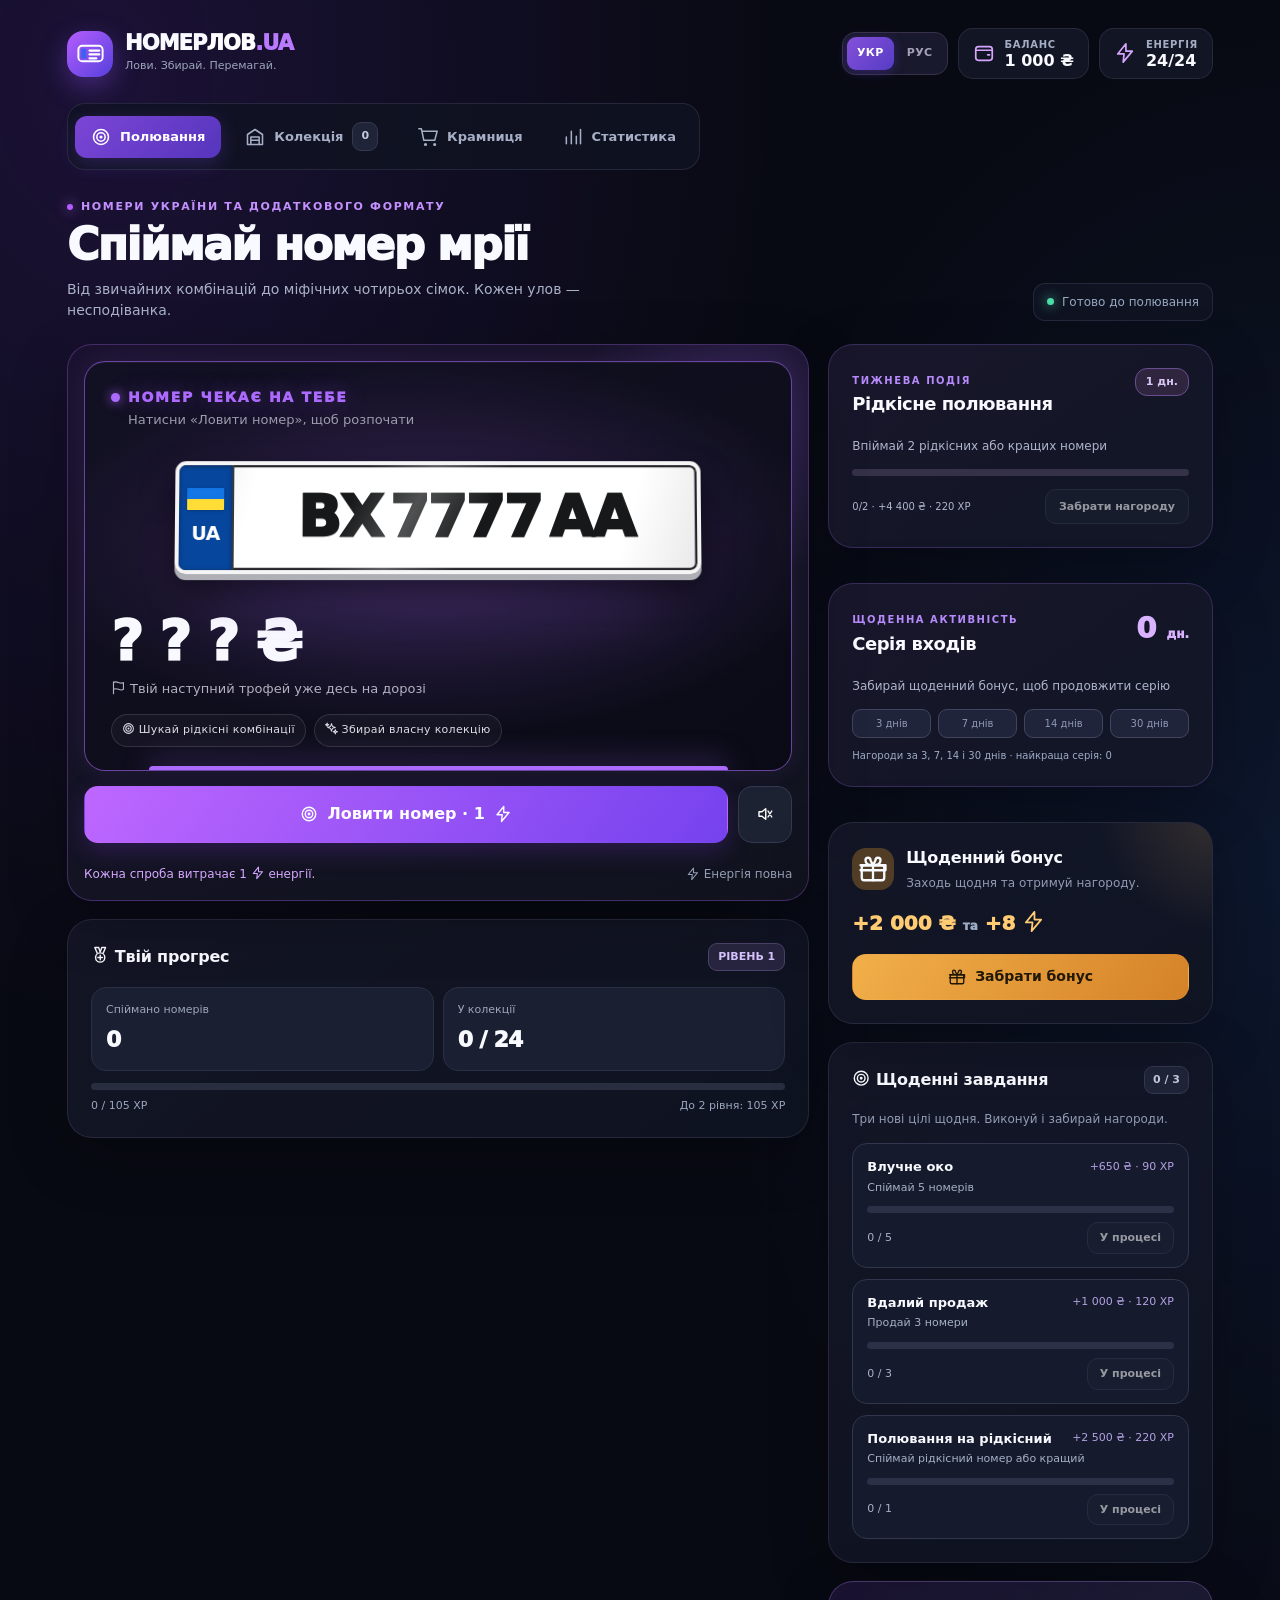
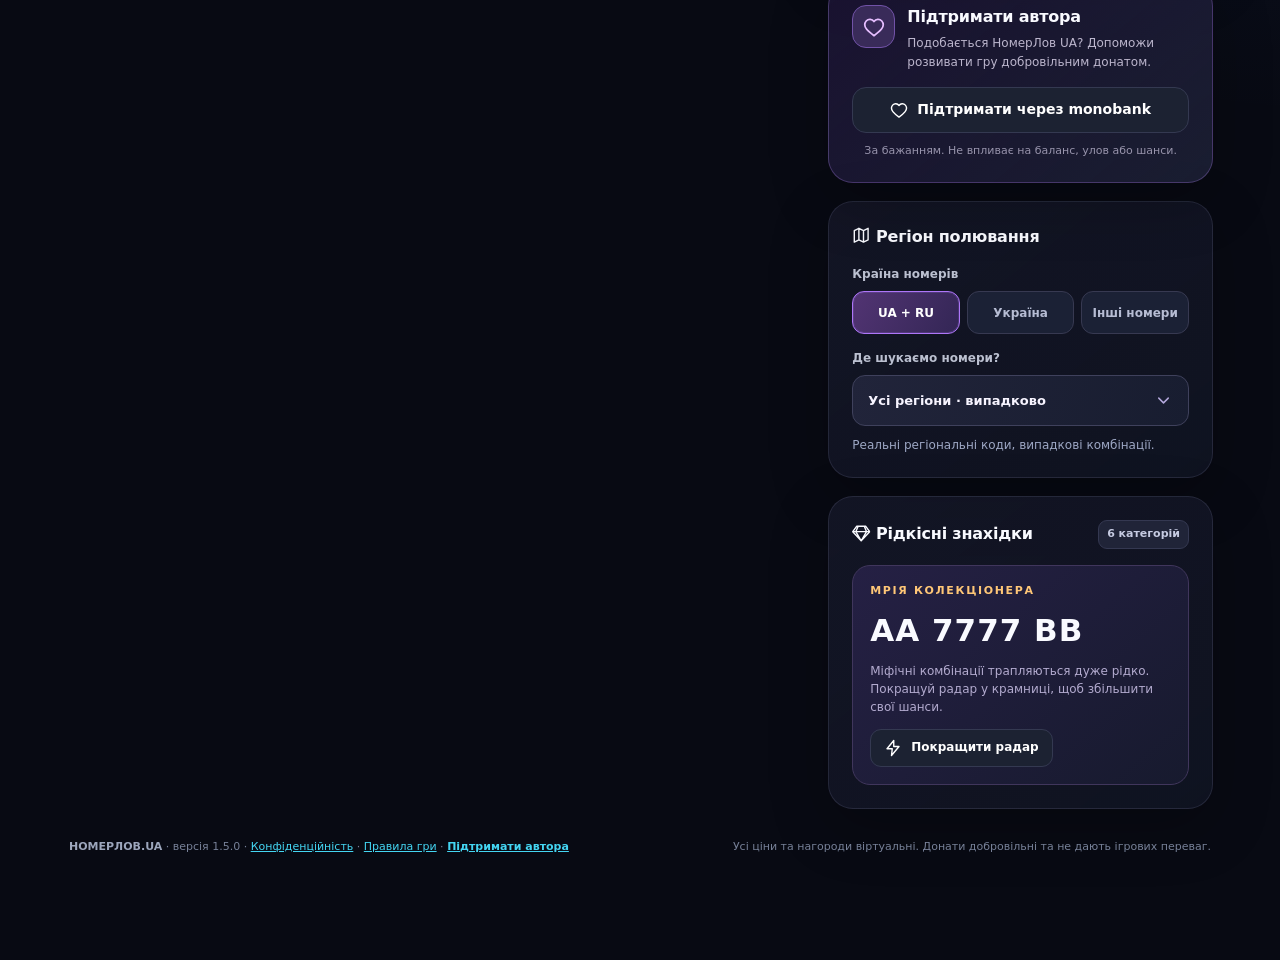
==== commit c6ba5790: "release(v1.5): wire APK UI assets" ====
--- a/index.html
+++ b/index.html
@@ -3,7 +3,10 @@
 <head>
   <meta charset="utf-8">
   <meta name="viewport" content="width=device-width,initial-scale=1,viewport-fit=cover">
-  <meta name="theme-color" content="#0b0b17">
+  <meta name="theme-color" content="#111525">
+  <meta name="mobile-web-app-capable" content="yes">
+  <meta name="apple-mobile-web-app-capable" content="yes">
+  <meta name="apple-mobile-web-app-status-bar-style" content="black-translucent">
   <meta name="description" content="НомерЛов UA — гра про колекціонування українських автомобільних номерів та номерів додаткового формату. Лови рідкісні комбінації, збирай колекцію та покращуй радар.">
   <link rel="icon" type="image/svg+xml" href="icon.svg">
   <link rel="apple-touch-icon" href="icon-192.png">
@@ -68,6 +71,7 @@
     .advance-effect{display:inline-flex;max-width:100%;margin:5px 0 10px;padding:5px 9px;color:#e3ccff;font-weight:900;border-radius:10px;border:1px solid #634984;background:#332749;font-size:12px}
 </style>
   <link rel="stylesheet" href="./v13.css">
+  <link rel="stylesheet" href="./apk.css">
 </head>
 <body>
   <svg xmlns="http://www.w3.org/2000/svg" aria-hidden="true" class="svg-sprite" width="0" height="0" style="position:absolute;overflow:hidden"><symbol id="ico-chevron" viewBox="0 0 24 24"><path d="m6 9 6 6 6-6"/></symbol><symbol id="ico-close" viewBox="0 0 24 24"><path d="M5 5l14 14M19 5 5 19"/></symbol><symbol id="ico-target" viewBox="0 0 24 24"><circle cx="12" cy="12" r="9"/><circle cx="12" cy="12" r="5"/><circle cx="12" cy="12" r="1"/></symbol>
@@ -195,7 +199,7 @@
         </div>
       </section>
     </main>
-    <footer class="footer"><span><strong>НОМЕРЛОВ.UA</strong> · версія 1.4.0 · <a href="privacy.html">Конфіденційність</a> · <a href="terms.html">Правила гри</a> · <a class="footer-support" href="https://send.monobank.ua/jar/SDWp3ABSr" target="_blank" rel="noopener noreferrer">Підтримати автора</a></span><span>Усі ціни та нагороди віртуальні. Донати добровільні та не дають ігрових переваг.</span></footer>
+    <footer class="footer"><span><strong>НОМЕРЛОВ.UA</strong> · версія 1.5.0 · <a href="privacy.html">Конфіденційність</a> · <a href="terms.html">Правила гри</a> · <a class="footer-support" href="https://send.monobank.ua/jar/SDWp3ABSr" target="_blank" rel="noopener noreferrer">Підтримати автора</a></span><span>Усі ціни та нагороди віртуальні. Донати добровільні та не дають ігрових переваг.</span></footer>
   </div>
   <nav class="bottom-nav" aria-label="Мобільне меню"><button data-nav="hunt" class="active"><span class="nav-icon">🎯</span><span>Ловити</span></button><button data-nav="collection"><span class="nav-icon">🗂️</span><span>Гараж</span></button><button data-nav="shop"><span class="nav-icon">🛒</span><span>Крамниця</span></button><button data-nav="stats"><span class="nav-icon">📊</span><span>Статистика</span></button></nav>
   <div id="choiceBackdrop" class="choice-backdrop hidden" role="presentation"><section class="choice-sheet" role="dialog" aria-modal="true" aria-labelledby="choiceTitle"><div class="sheet-grip"></div><header class="sheet-head"><div><div class="sheet-overline" id="choiceOverline">НАЛАШТУВАННЯ</div><h2 id="choiceTitle">Обрати регіон</h2></div><button id="choiceClose" type="button" class="choice-close" aria-label="Закрити"><svg class="ui-icon" aria-hidden="true"><use href="#ico-close"></use></svg></button></header><div class="sheet-search-wrap"><svg class="ui-icon" aria-hidden="true"><use href="#ico-search"></use></svg><input type="search" id="choiceSearch" autocomplete="off" placeholder="Знайти область або код" aria-label="Пошук регіону"></div><div class="choice-options" id="choiceOptions" role="listbox" aria-label="Вибір"></div><div class="sheet-foot" id="choiceFooter">Зміна не впливає на вже зібрані номери.</div></section></div>
@@ -401,5 +405,6 @@
     init();
   </script>
   <script defer src="./v13.js"></script>
+  <script defer src="./apk.js"></script>
 </body>
 </html>
--- a/apk.css
+++ b/apk.css
@@ -0,0 +1,70 @@
+/* НомерЛов UA v1.5 — mobile APK edition, progressive enhancement. */
+:root{--apk-violet:#a66dff;--apk-ink:#080b16;--apk-safe-bottom:env(safe-area-inset-bottom,0px)}
+html{-webkit-text-size-adjust:100%;background:var(--apk-ink)}
+body{-webkit-tap-highlight-color:transparent;overscroll-behavior-y:contain}
+button,a,input,select,[role="button"]{touch-action:manipulation}
+button,a{-webkit-tap-highlight-color:transparent}
+button:active:not(:disabled),.btn:active:not(:disabled){transform:scale(.98)}
+button,.btn{transition:transform .13s ease,background .16s ease,border-color .16s ease}
+::selection{background:#a76bff6b;color:#fff}
+#apkMenuBtn{display:none}
+.apk-overlay{position:fixed;inset:0;z-index:130;background:#050612c9;backdrop-filter:blur(10px);display:flex;justify-content:center;align-items:flex-end;padding:16px 12px calc(12px + var(--apk-safe-bottom));animation:apkFade .18s ease}
+.apk-overlay[hidden]{display:none!important}
+.apk-drawer{width:min(100%,510px);max-height:min(83dvh,700px);overflow-y:auto;overscroll-behavior:contain;border:1px solid #6a4e96;background:linear-gradient(150deg,#28203e,#171a2d 67%,#111827);border-radius:26px;box-shadow:0 22px 80px #000c;padding:12px 18px 20px;animation:apkRise .22s ease-out}
+.apk-grip{height:5px;width:46px;border-radius:10px;background:#6d6087;margin:0 auto 15px}
+.apk-drawer-head{display:flex;align-items:center;justify-content:space-between;gap:16px;margin-bottom:15px}
+.apk-drawer-head h2{font-size:22px;margin:0}
+.apk-drawer-head p{color:#a7b1c7;font-size:12px;margin:3px 0 0}
+.apk-close{height:43px;width:43px;flex:none;border-radius:14px;color:#e6dcff;border:1px solid #65537e;background:#302845;font-size:26px;line-height:1}
+.apk-setting-label{font-weight:800;font-size:12px;color:#bfc4de;letter-spacing:.3px;margin:14px 0 9px}
+.apk-language-row,.apk-actions{display:grid;grid-template-columns:repeat(2,minmax(0,1fr));gap:9px}
+.apk-drawer-btn{display:flex;align-items:center;justify-content:center;gap:9px;min-height:47px;border:1px solid #524365;border-radius:14px;background:#201d34;color:#e4e1f3;font-size:13px;font-weight:800;padding:10px 12px}
+.apk-drawer-btn.is-selected{border-color:#aa7df0;background:#47316e;color:white}
+.apk-drawer-btn svg{width:18px;height:18px}
+.apk-drawer-info{font-size:11px;line-height:1.55;color:#9ba5be;margin:14px 0 0}
+.apk-drawer-link{display:flex;align-items:center;justify-content:center;margin-top:14px;min-height:46px;border-radius:14px;background:linear-gradient(110deg,#7043c7,#9861ef);color:#fff!important;font-weight:850;font-size:13px;text-decoration:none}
+.apk-splash{position:fixed;inset:0;z-index:190;background:radial-gradient(circle at 50% 42%,#2c1651 0,#12132b 49%,#080a14 84%);display:grid;place-items:center;text-align:center;padding:24px;transition:opacity .32s ease,visibility .32s}
+.apk-splash.is-done{opacity:0;visibility:hidden;pointer-events:none}
+.apk-splash-inner{display:flex;align-items:center;flex-direction:column;gap:15px;animation:apkAppear .52s ease both}
+.apk-splash-mark{display:grid;place-items:center;width:104px;height:104px;border-radius:30px;background:linear-gradient(145deg,#be76ff,#6541d4);box-shadow:0 0 80px #8d52fc73,0 14px 38px #0009;border:2px solid #c89aff7d}
+.apk-splash-mark svg{width:70px;height:70px}
+.apk-splash strong{font-size:clamp(27px,8vw,39px);font-weight:1000;letter-spacing:-1.25px;color:#fff;line-height:1.15}
+.apk-splash strong span{color:#c18bff}
+.apk-splash p{font-size:12px;letter-spacing:1.6px;text-transform:uppercase;color:#afafd1;font-weight:800}
+.apk-splash-line{width:108px;height:3px;border-radius:8px;background:linear-gradient(90deg,#442a78,#bd84ff,#442a78);box-shadow:0 0 16px #a874ff;margin-top:13px}
+@keyframes apkFade{from{opacity:0}to{opacity:1}}
+@keyframes apkRise{from{transform:translateY(38px);opacity:.65}to{transform:translateY(0);opacity:1}}
+@keyframes apkAppear{from{transform:scale(.91);opacity:0}to{transform:scale(1);opacity:1}}
+@media(max-width:700px){
+ .wrap{width:100%;max-width:540px;padding:0 15px}
+ .header{position:relative;z-index:4;padding:15px 0 17px;margin-bottom:0;border-bottom:1px solid #ffffff12;gap:8px}
+ .brand{gap:9px}.brand-mark{height:42px;width:42px;box-shadow:0 8px 22px #a451d14a}
+ .brand-text{font-size:clamp(16px,4.9vw,21px);letter-spacing:-.7px}.brand-tag{font-size:10px}
+ .header-right{gap:7px}.header-right .mini-stat{padding:6px 9px;min-height:41px;border-radius:14px}
+ .header-right .mini-stat .ico{font-size:17px}.header-right .mini-stat .small{font-size:9px}
+ .header-right .mini-stat strong{font-size:13px}
+ .header-right .language-switch{display:none!important}
+ #apkMenuBtn{display:grid;place-items:center;flex:none;width:41px;height:41px;border-radius:14px;background:#25203b;border:1px solid #4b3b66;color:#d6baff;font-weight:950;font-size:24px;line-height:1}
+ .intro{margin:20px 0 19px}.intro h1{font-size:clamp(27px,8vw,36px);line-height:1.12;letter-spacing:-1.1px}
+ .intro p{font-size:12px;line-height:1.55}.eyebrow{font-size:10px;line-height:1.45;letter-spacing:1.1px}
+ .app-layout,.collection-layout,.shop-layout,.stats-layout{gap:15px}.stack{gap:15px}
+ .panel{border-radius:22px}.panel-pad{padding:18px}.hunt-card{padding:10px;border-radius:22px}
+ .card-surface{padding:21px 17px 20px;min-height:320px;border-radius:19px}
+ .rarity-line{font-size:12px}.smallline{font-size:12px}.price{font-size:clamp(29px,8.7vw,44px)}
+ .action-bar .btn{min-height:51px;font-size:clamp(12px,3.6vw,15px);border-radius:15px}
+ .shop-card{border-radius:20px;padding:20px;min-height:0}.shop-card .btn{min-height:46px}
+ .collection-item{border-radius:17px}.collection-item .item-btns button{min-height:38px}
+ .bottom-nav{bottom:0;left:0;right:0;z-index:45;background:linear-gradient(180deg,#19152bfa,#111625fc);border-top:1px solid #7953ab63;box-shadow:0 -11px 35px #05070b9f;backdrop-filter:blur(18px);padding:8px 8px calc(9px + var(--apk-safe-bottom));gap:3px;justify-content:center}
+ .bottom-nav button{min-width:0;min-height:53px;flex:1;position:relative;display:flex;flex-direction:column;align-items:center;justify-content:center;gap:3px;border-radius:13px;color:#8b94b2;font-size:10px;font-weight:800;line-height:1.1;padding:7px 2px 6px}
+ .bottom-nav button .nav-icon{display:grid;place-items:center;height:25px;line-height:1}
+ .bottom-nav button .nav-icon svg{width:24px;height:24px}
+ .bottom-nav button.active{background:#352548aa;color:#d9b9ff}
+ .bottom-nav button.active:after{content:"";position:absolute;top:-8px;width:27px;height:3px;background:#bf82ff;box-shadow:0 1px 12px #ae6aff;border-radius:3px}
+ .footer{flex-wrap:wrap;padding-bottom:calc(102px + var(--apk-safe-bottom));gap:10px}
+ .toast-container{top:calc(12px + env(safe-area-inset-top,0px));max-width:calc(100vw - 24px)}
+ .modal-screen,.choice-backdrop{padding-bottom:calc(14px + var(--apk-safe-bottom))}
+ .nl13-panel{border-radius:21px}.nl13-panel .btn{min-height:43px}
+}
+@media(max-width:370px){.wrap{padding:0 11px}.header{gap:4px}.brand{gap:6px}.brand-mark{height:37px;width:37px}.brand-text{font-size:15px}.brand-tag{font-size:9px}.header-right{gap:5px}.header-right .mini-stat{padding:5px 7px}.header-right .mini-stat .ico{font-size:14px}#apkMenuBtn{width:37px;height:39px}.bottom-nav{padding-left:4px;padding-right:4px}.bottom-nav button{font-size:9px}}
+@media(min-width:701px){.apk-overlay{align-items:center}.apk-drawer{border-radius:26px}}
+@media(prefers-reduced-motion:reduce){.apk-splash-inner,.apk-overlay,.apk-drawer{animation:none!important}.apk-splash{transition:none!important}}
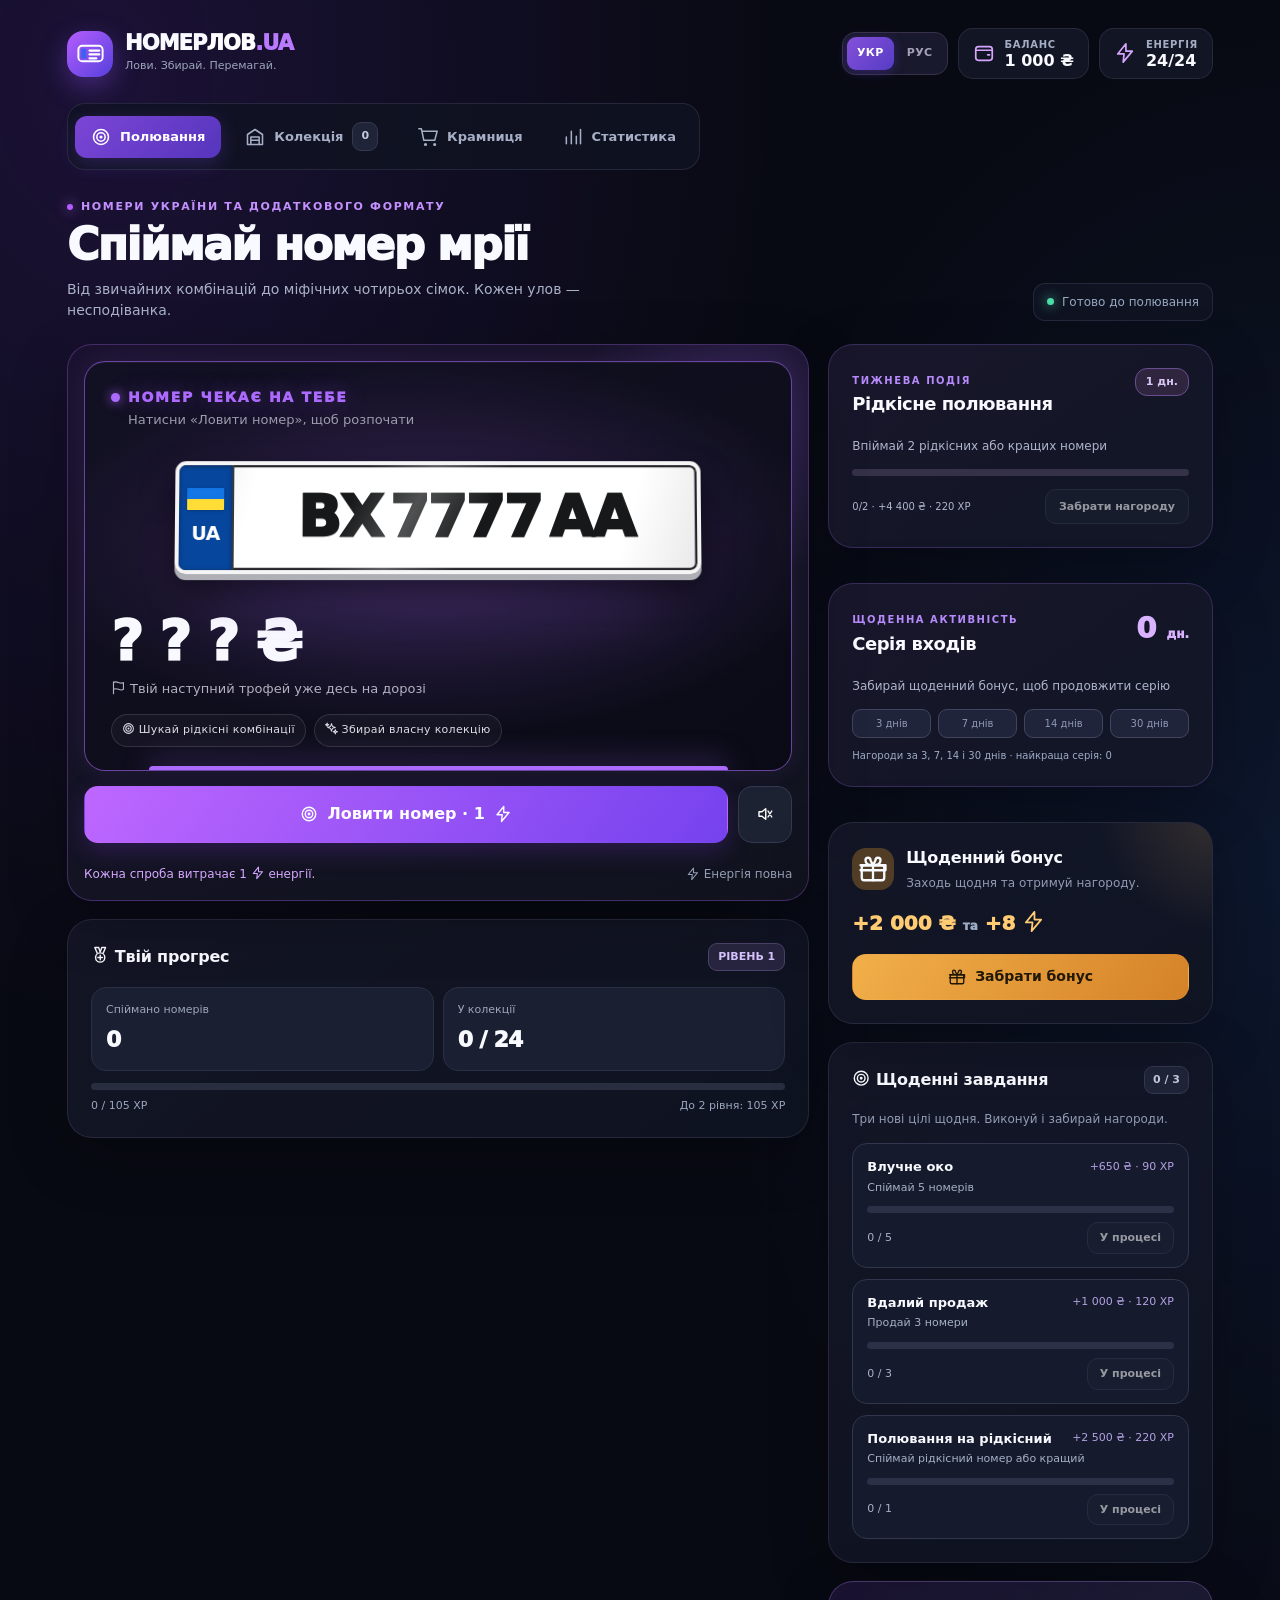
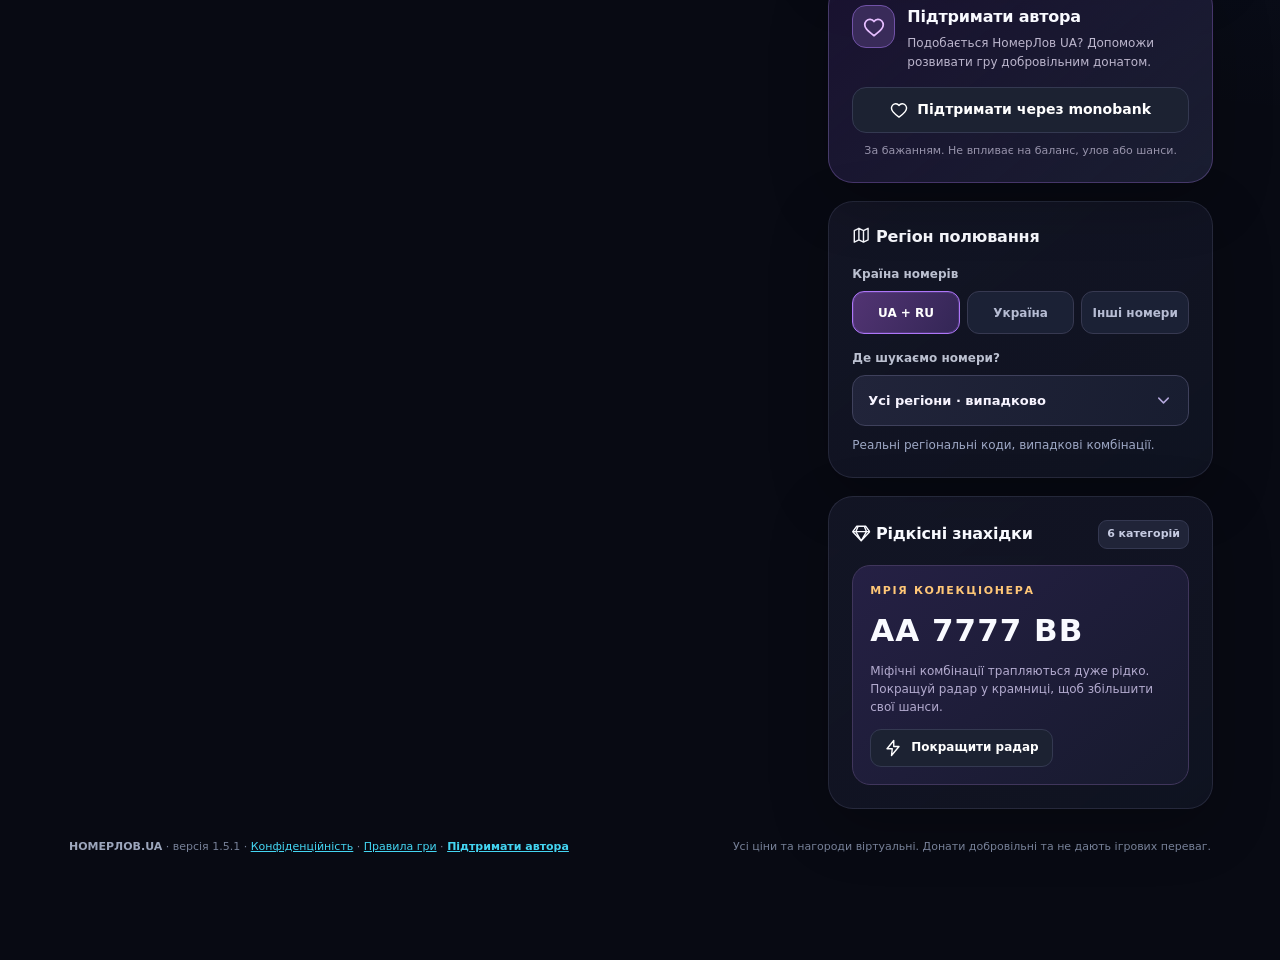
==== commit 83a1bbd6: "fix(android): opt out of darkening for license plates (v1.5.1)" ====
--- a/index.html
+++ b/index.html
@@ -4,6 +4,7 @@
   <meta charset="utf-8">
   <meta name="viewport" content="width=device-width,initial-scale=1,viewport-fit=cover">
   <meta name="theme-color" content="#111525">
+  <meta name="color-scheme" content="only light">
   <meta name="mobile-web-app-capable" content="yes">
   <meta name="apple-mobile-web-app-capable" content="yes">
   <meta name="apple-mobile-web-app-status-bar-style" content="black-translucent">
@@ -199,7 +200,7 @@
         </div>
       </section>
     </main>
-    <footer class="footer"><span><strong>НОМЕРЛОВ.UA</strong> · версія 1.5.0 · <a href="privacy.html">Конфіденційність</a> · <a href="terms.html">Правила гри</a> · <a class="footer-support" href="https://send.monobank.ua/jar/SDWp3ABSr" target="_blank" rel="noopener noreferrer">Підтримати автора</a></span><span>Усі ціни та нагороди віртуальні. Донати добровільні та не дають ігрових переваг.</span></footer>
+    <footer class="footer"><span><strong>НОМЕРЛОВ.UA</strong> · версія 1.5.1 · <a href="privacy.html">Конфіденційність</a> · <a href="terms.html">Правила гри</a> · <a class="footer-support" href="https://send.monobank.ua/jar/SDWp3ABSr" target="_blank" rel="noopener noreferrer">Підтримати автора</a></span><span>Усі ціни та нагороди віртуальні. Донати добровільні та не дають ігрових переваг.</span></footer>
   </div>
   <nav class="bottom-nav" aria-label="Мобільне меню"><button data-nav="hunt" class="active"><span class="nav-icon">🎯</span><span>Ловити</span></button><button data-nav="collection"><span class="nav-icon">🗂️</span><span>Гараж</span></button><button data-nav="shop"><span class="nav-icon">🛒</span><span>Крамниця</span></button><button data-nav="stats"><span class="nav-icon">📊</span><span>Статистика</span></button></nav>
   <div id="choiceBackdrop" class="choice-backdrop hidden" role="presentation"><section class="choice-sheet" role="dialog" aria-modal="true" aria-labelledby="choiceTitle"><div class="sheet-grip"></div><header class="sheet-head"><div><div class="sheet-overline" id="choiceOverline">НАЛАШТУВАННЯ</div><h2 id="choiceTitle">Обрати регіон</h2></div><button id="choiceClose" type="button" class="choice-close" aria-label="Закрити"><svg class="ui-icon" aria-hidden="true"><use href="#ico-close"></use></svg></button></header><div class="sheet-search-wrap"><svg class="ui-icon" aria-hidden="true"><use href="#ico-search"></use></svg><input type="search" id="choiceSearch" autocomplete="off" placeholder="Знайти область або код" aria-label="Пошук регіону"></div><div class="choice-options" id="choiceOptions" role="listbox" aria-label="Вибір"></div><div class="sheet-foot" id="choiceFooter">Зміна не впливає на вже зібрані номери.</div></section></div>
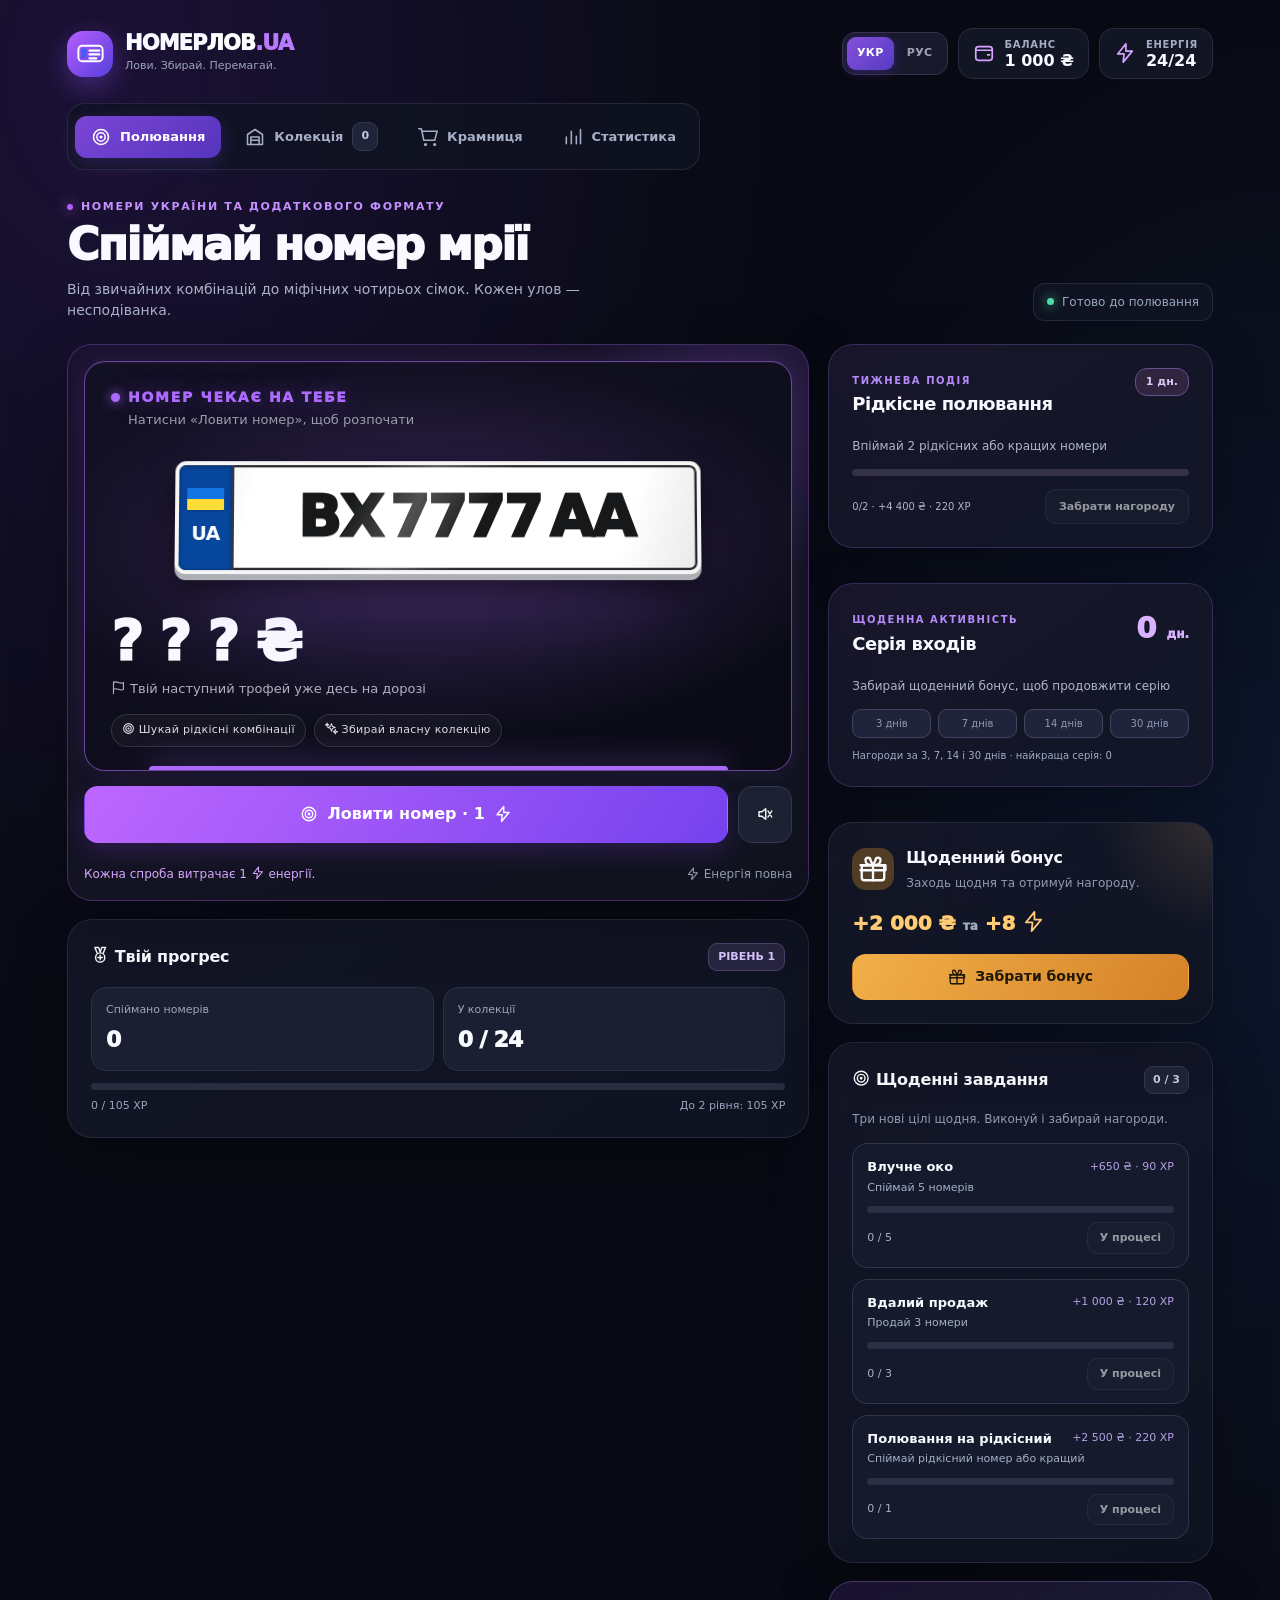
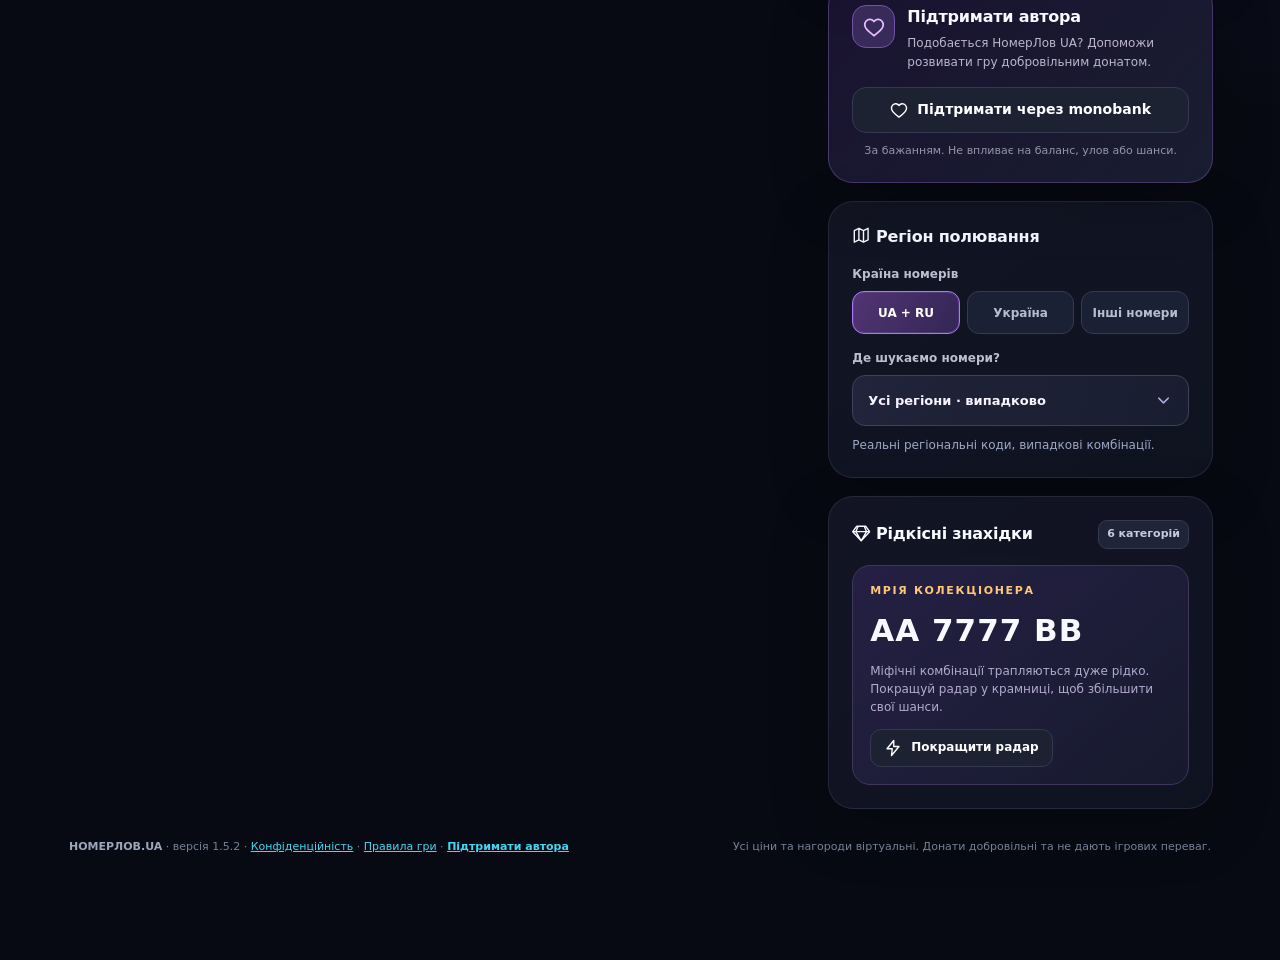
==== commit 74bbc0b6: "fix(android): legal in-app navigation and compact notifications" ====
--- a/index.html
+++ b/index.html
@@ -200,7 +200,7 @@
         </div>
       </section>
     </main>
-    <footer class="footer"><span><strong>НОМЕРЛОВ.UA</strong> · версія 1.5.1 · <a href="privacy.html">Конфіденційність</a> · <a href="terms.html">Правила гри</a> · <a class="footer-support" href="https://send.monobank.ua/jar/SDWp3ABSr" target="_blank" rel="noopener noreferrer">Підтримати автора</a></span><span>Усі ціни та нагороди віртуальні. Донати добровільні та не дають ігрових переваг.</span></footer>
+    <footer class="footer"><span><strong>НОМЕРЛОВ.UA</strong> · версія 1.5.2 · <a href="privacy.html">Конфіденційність</a> · <a href="terms.html">Правила гри</a> · <a class="footer-support" href="https://send.monobank.ua/jar/SDWp3ABSr" target="_blank" rel="noopener noreferrer">Підтримати автора</a></span><span>Усі ціни та нагороди віртуальні. Донати добровільні та не дають ігрових переваг.</span></footer>
   </div>
   <nav class="bottom-nav" aria-label="Мобільне меню"><button data-nav="hunt" class="active"><span class="nav-icon">🎯</span><span>Ловити</span></button><button data-nav="collection"><span class="nav-icon">🗂️</span><span>Гараж</span></button><button data-nav="shop"><span class="nav-icon">🛒</span><span>Крамниця</span></button><button data-nav="stats"><span class="nav-icon">📊</span><span>Статистика</span></button></nav>
   <div id="choiceBackdrop" class="choice-backdrop hidden" role="presentation"><section class="choice-sheet" role="dialog" aria-modal="true" aria-labelledby="choiceTitle"><div class="sheet-grip"></div><header class="sheet-head"><div><div class="sheet-overline" id="choiceOverline">НАЛАШТУВАННЯ</div><h2 id="choiceTitle">Обрати регіон</h2></div><button id="choiceClose" type="button" class="choice-close" aria-label="Закрити"><svg class="ui-icon" aria-hidden="true"><use href="#ico-close"></use></svg></button></header><div class="sheet-search-wrap"><svg class="ui-icon" aria-hidden="true"><use href="#ico-search"></use></svg><input type="search" id="choiceSearch" autocomplete="off" placeholder="Знайти область або код" aria-label="Пошук регіону"></div><div class="choice-options" id="choiceOptions" role="listbox" aria-label="Вибір"></div><div class="sheet-foot" id="choiceFooter">Зміна не впливає на вже зібрані номери.</div></section></div>
@@ -328,7 +328,7 @@
     function generate(){const tier=rollTier();const list=regionList(),reg=state.region==='all'?pick(list):currentRegion()||pick(list);const country=RU_REGIONS.includes(reg)?'ru':'ua';const digits=country==='ru'?digitsForRU(tier.id):digitsFor(tier.id);const prefix=pick(reg.codes),suffix=pick(alphabet)+pick(alphabet);const condition=Math.round((70+Math.random()*30)*10)/10;const factor=.82+(condition-70)/30*.37;let price=Math.round((tier.min+Math.random()*(tier.max-tier.min))*factor*(1+.03*state.scannerLevel)/10)*10;let code=country==='ru'?pick(RU_CHARS)+digits.digits+pick(RU_CHARS)+pick(RU_CHARS)+' '+prefix:`${prefix} ${digits.digits} ${suffix}`;if(country==='ru'&&tier.id==='mythic')code='А'+digits.digits+'АА '+prefix;return{id:Date.now().toString(36)+'-'+Math.random().toString(36).slice(2,9),tier:tier.id,code,region:reg.name,country,condition,trait:digits.trait,price,time:Date.now(),favorite:false}}
     function sound(freq=550,delay=0,duration=.08){if(!state.sound)return;try{audioCtx=audioCtx||new (window.AudioContext||window.webkitAudioContext)();const osc=audioCtx.createOscillator(),gain=audioCtx.createGain(),at=audioCtx.currentTime+delay;osc.type='sine';osc.frequency.setValueAtTime(freq,at);gain.gain.setValueAtTime(.08,at);gain.gain.exponentialRampToValueAtTime(.001,at+duration);osc.connect(gain);gain.connect(audioCtx.destination);osc.start(at);osc.stop(at+duration)}catch{}}
     function ring(tier){const notes=tier==='mythic'?[523,659,784,1047,1319]:tier==='legendary'?[440,554,659,880]:[420,620];notes.forEach((f,i)=>sound(f,i*.1,.16))}
-    function toast(message,detail='',icon='✨'){const el=document.createElement('div');el.className='toast';const ico=document.createElement('span');ico.className='toast-icon';ico.textContent=icon;const txt=document.createElement('div');const strong=document.createElement('strong');strong.textContent=message;const p=document.createElement('p');p.textContent=detail;txt.append(strong,p);el.append(ico,txt);$('toasts').append(el);decorateEmojis(el);setTimeout(()=>{el.style.opacity='0';el.style.transition='opacity .25s';setTimeout(()=>el.remove(),250)},3600)}
+    function toast(message,detail='',icon='✨'){const stack=$('toasts');if(!stack)return;for(const old of [...stack.children])if(old.dataset.toastTitle===message)old.remove();while(stack.children.length>=2)stack.firstElementChild?.remove();const el=document.createElement('div');el.className='toast';el.dataset.toastTitle=message;const ico=document.createElement('span');ico.className='toast-icon';ico.textContent=icon;const txt=document.createElement('div');const strong=document.createElement('strong');strong.textContent=message;const p=document.createElement('p');p.textContent=detail;txt.append(strong,p);el.append(ico,txt);stack.append(el);decorateEmojis(el);setTimeout(()=>{if(!el.isConnected)return;el.style.opacity='0';el.style.transition='opacity .18s';setTimeout(()=>el.remove(),180)},2700)}
     function confetti(){if(matchMedia('(prefers-reduced-motion:reduce)').matches)return;const root=$('sparks');for(let i=0;i<40;i++){const el=document.createElement('i');el.className='spark';const x=35+Math.random()*30,y=24+Math.random()*25;el.style.cssText=`left:${x}%;top:${y}%;--dx:${rand(-350,350)}px;--dy:${rand(150,600)}px;--rot:${rand(-780,780)}deg;--h:${rand(220,330)};animation-delay:${Math.random()*.2}s`;root.append(el);setTimeout(()=>el.remove(),2100)}}
     function setPlate(code){const isRu=/^[АВЕКМНОРСТУХ][0-9]{3}[АВЕКМНОРСТУХ]{2} [0-9]{2,3}$/.test(code),parts=code.split(' ');$('plateEl').classList.toggle('ru',isRu);$('plateEl').setAttribute('aria-label',`${isRu?'Номерний знак додаткового формату':'Український номерний знак'} ${code}`);if(isRu){const p=parts[0];$('platePrefix').textContent=p.slice(0,1);$('plateDigits').textContent=p.slice(1,4);$('plateSuffix').textContent=p.slice(4);$('ruRegion').textContent=parts[1]}else if(parts.length===3){$('platePrefix').textContent=parts[0];$('plateDigits').textContent=parts[1];$('plateSuffix').textContent=parts[2]}}
     function renderCard(){const item=state.current;const card=$('resultCard');if(!item){card.dataset.rarity='waiting';$('rarityText').textContent='НОМЕР ЧЕКАЄ НА ТЕБЕ';$('cardSubtitle').textContent='Натисни «Ловити номер», щоб розпочати';setPlate('BX 7777 AA');$('priceText').textContent='? ? ? ₴';$('regionText').textContent='🇺🇦 Твій наступний трофей уже десь на дорозі';$('traits').replaceChildren(makeTrait('🎯 Шукай рідкісні комбінації'),makeTrait('✨ Збирай власну колекцію'));return}const tier=tiers.find(t=>t.id===item.tier)||tiers[0];card.dataset.rarity=item.tier;$('rarityText').textContent=tier.name.toUpperCase();$('cardSubtitle').textContent=`Знахідка #${state.catches} · стан ${fmt(item.condition)}%`;setPlate(item.code);$('priceText').textContent=fmt(item.price)+' ₴';$('regionText').textContent=(countryOf(item)==='ru'?'ALT · ':'🇺🇦 ')+item.region+' · ігрова оцінка';$('traits').replaceChildren(makeTrait('◆ '+item.trait),makeTrait('✨ Стан '+item.condition.toLocaleString('uk-UA')+'%'),makeTrait('🏁 '+tier.name))}
@@ -407,5 +407,6 @@
   </script>
   <script defer src="./v13.js"></script>
   <script defer src="./apk.js"></script>
+  <script defer src="./legal.js"></script>
 </body>
 </html>
--- a/apk.css
+++ b/apk.css
@@ -1,4 +1,4 @@
-/* НомерЛов UA v1.5 — mobile APK edition, progressive enhancement. */
+/* НомерЛов UA v1.5.1 — mobile APK edition, progressive enhancement. */
 :root{--apk-violet:#a66dff;--apk-ink:#080b16;--apk-safe-bottom:env(safe-area-inset-bottom,0px)}
 html{-webkit-text-size-adjust:100%;background:var(--apk-ink)}
 body{-webkit-tap-highlight-color:transparent;overscroll-behavior-y:contain}
@@ -68,3 +68,30 @@
 @media(max-width:370px){.wrap{padding:0 11px}.header{gap:4px}.brand{gap:6px}.brand-mark{height:37px;width:37px}.brand-text{font-size:15px}.brand-tag{font-size:9px}.header-right{gap:5px}.header-right .mini-stat{padding:5px 7px}.header-right .mini-stat .ico{font-size:14px}#apkMenuBtn{width:37px;height:39px}.bottom-nav{padding-left:4px;padding-right:4px}.bottom-nav button{font-size:9px}}
 @media(min-width:701px){.apk-overlay{align-items:center}.apk-drawer{border-radius:26px}}
 @media(prefers-reduced-motion:reduce){.apk-splash-inner,.apk-overlay,.apk-drawer{animation:none!important}.apk-splash{transition:none!important}}
+
+/* v1.5.1 — Keep number plates light in Android WebView, even on dark phones.
+   The app chrome stays dark; only printable plates and their symbols opt out. */
+html, body { color-scheme: only light; }
+.plate, .mini-plate, .nl13-frame-sample {
+  color-scheme: only light !important;
+  forced-color-adjust: none;
+  -webkit-print-color-adjust: exact;
+}
+.plate {
+  background-color: #fff !important;
+  background-image: linear-gradient(105deg, #e8e9eb, #fff 15%, #fff 85%, #e9e9e9) !important;
+  color: #161819 !important;
+}
+.plate .plate-main, .plate .plate-main *,
+.plate .plate-ru-side, .plate .plate-ru-side *,
+.mini-plate, .mini-plate strong,
+.mini-plate .mini-ru, .mini-plate .mini-ru * {
+  color: #161819 !important;
+}
+.plate .plate-eu, .plate .plate-eu strong,
+.mini-plate .mini-blue { background-color: #06469c !important; color: #fff !important; }
+.plate .plate-flag i:first-child { background: #1476e4 !important; }
+.plate .plate-flag i:last-child { background: #ffdc36 !important; }
+.mini-plate { background-color: #f7f9fd !important; }
+.mini-plate .mini-blue i { background: linear-gradient(#176de1 50%, #f9dd35 50%) !important; }
+.nl13-frame-sample { background-color: #f8faff !important; color: #1c2230 !important; }
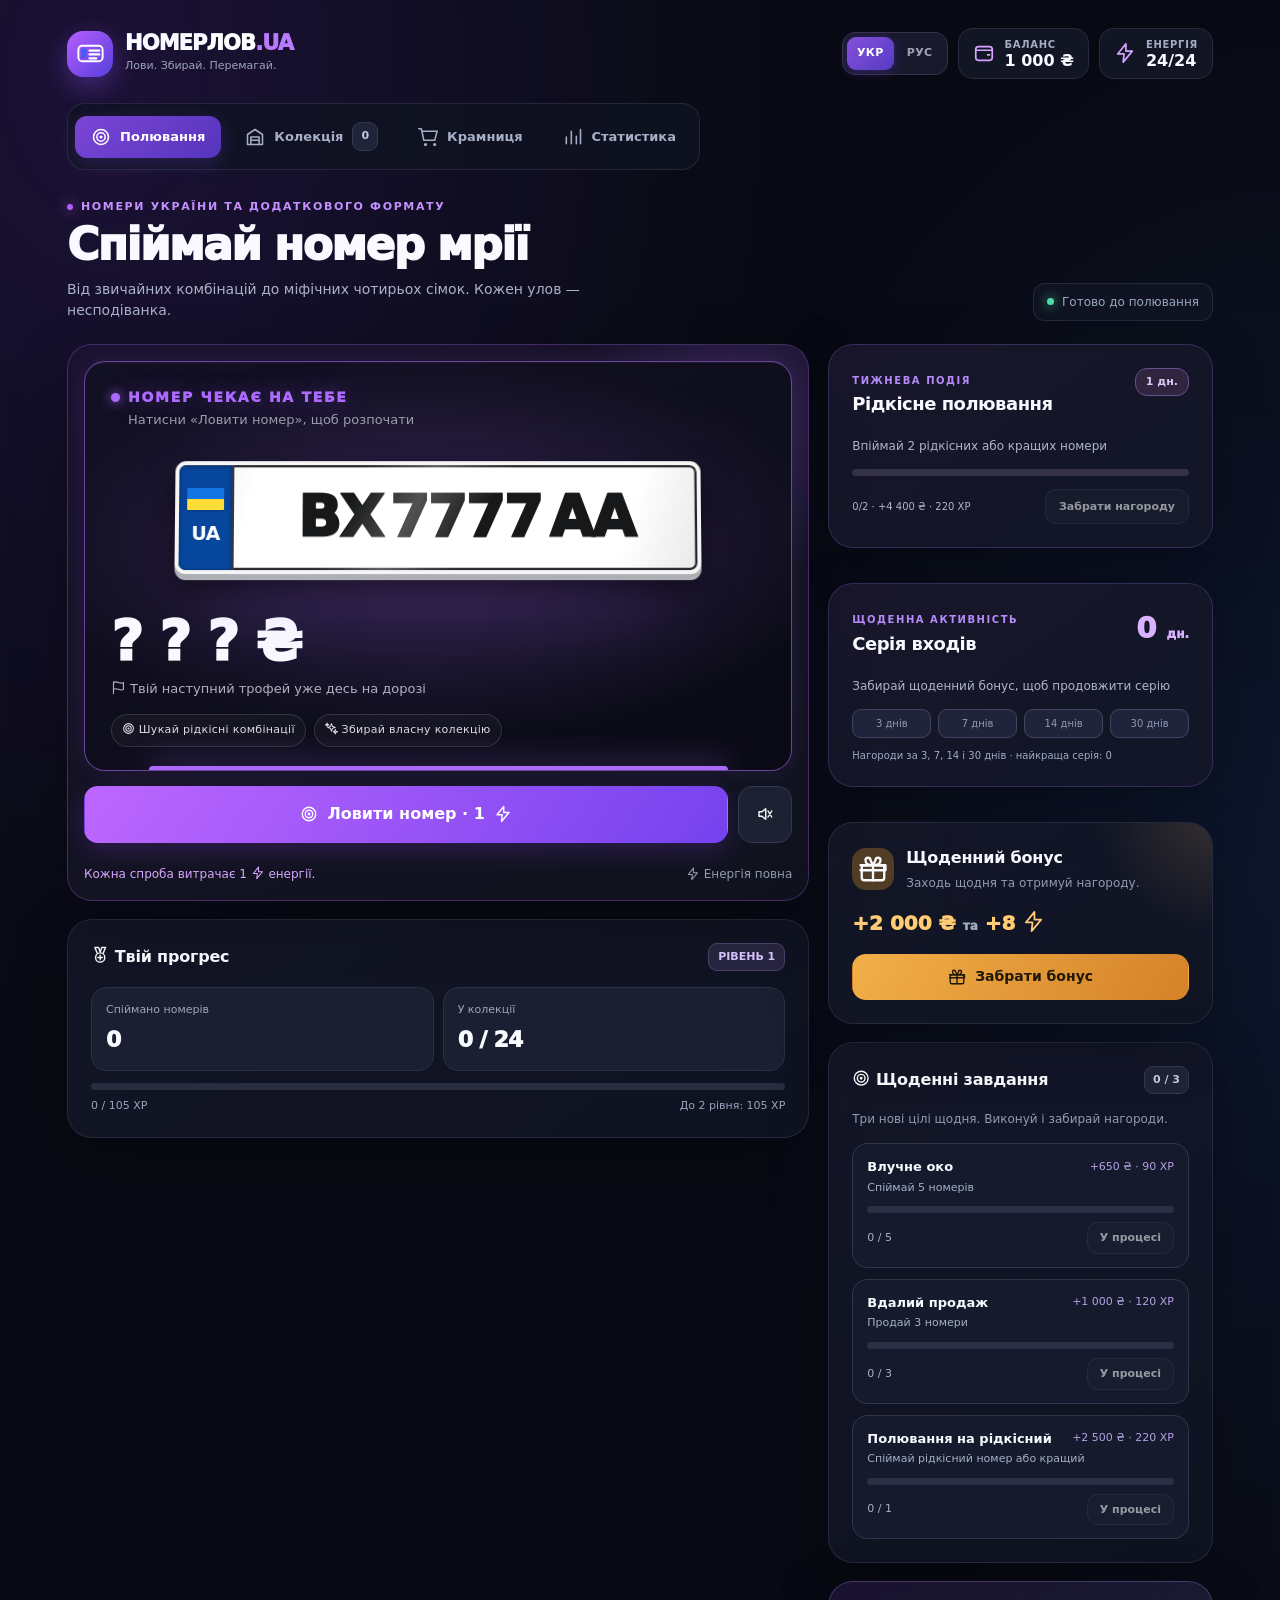
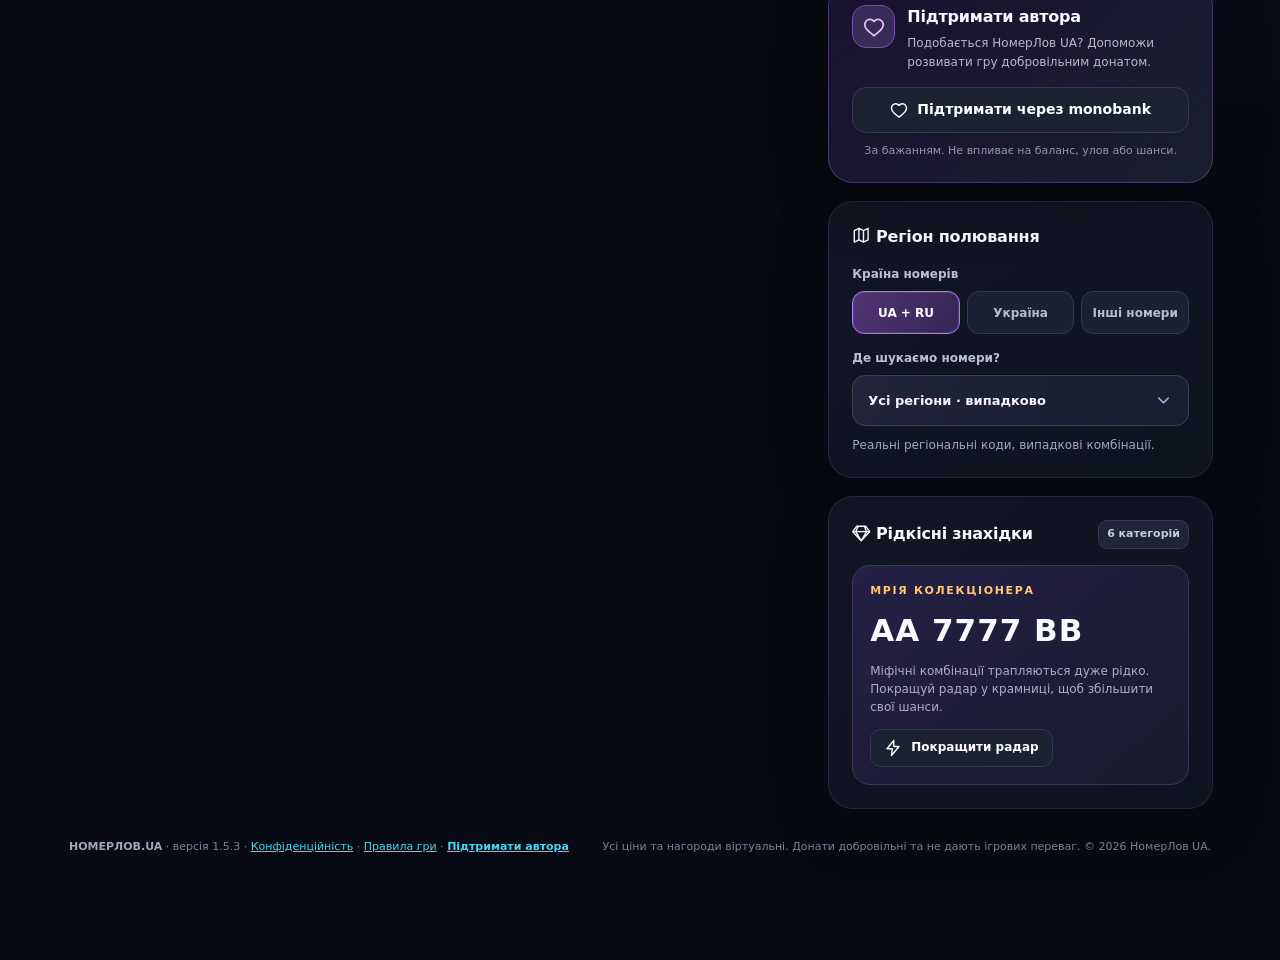
==== commit 09efe6f4: "chore(ui): v1.5.3 copyright note" ====
--- a/index.html
+++ b/index.html
@@ -200,7 +200,7 @@
         </div>
       </section>
     </main>
-    <footer class="footer"><span><strong>НОМЕРЛОВ.UA</strong> · версія 1.5.2 · <a href="privacy.html">Конфіденційність</a> · <a href="terms.html">Правила гри</a> · <a class="footer-support" href="https://send.monobank.ua/jar/SDWp3ABSr" target="_blank" rel="noopener noreferrer">Підтримати автора</a></span><span>Усі ціни та нагороди віртуальні. Донати добровільні та не дають ігрових переваг.</span></footer>
+    <footer class="footer"><span><strong>НОМЕРЛОВ.UA</strong> · версія 1.5.3 · <a href="privacy.html">Конфіденційність</a> · <a href="terms.html">Правила гри</a> · <a class="footer-support" href="https://send.monobank.ua/jar/SDWp3ABSr" target="_blank" rel="noopener noreferrer">Підтримати автора</a></span><span>Усі ціни та нагороди віртуальні. Донати добровільні та не дають ігрових переваг. © 2026 НомерЛов UA.</span></footer>
   </div>
   <nav class="bottom-nav" aria-label="Мобільне меню"><button data-nav="hunt" class="active"><span class="nav-icon">🎯</span><span>Ловити</span></button><button data-nav="collection"><span class="nav-icon">🗂️</span><span>Гараж</span></button><button data-nav="shop"><span class="nav-icon">🛒</span><span>Крамниця</span></button><button data-nav="stats"><span class="nav-icon">📊</span><span>Статистика</span></button></nav>
   <div id="choiceBackdrop" class="choice-backdrop hidden" role="presentation"><section class="choice-sheet" role="dialog" aria-modal="true" aria-labelledby="choiceTitle"><div class="sheet-grip"></div><header class="sheet-head"><div><div class="sheet-overline" id="choiceOverline">НАЛАШТУВАННЯ</div><h2 id="choiceTitle">Обрати регіон</h2></div><button id="choiceClose" type="button" class="choice-close" aria-label="Закрити"><svg class="ui-icon" aria-hidden="true"><use href="#ico-close"></use></svg></button></header><div class="sheet-search-wrap"><svg class="ui-icon" aria-hidden="true"><use href="#ico-search"></use></svg><input type="search" id="choiceSearch" autocomplete="off" placeholder="Знайти область або код" aria-label="Пошук регіону"></div><div class="choice-options" id="choiceOptions" role="listbox" aria-label="Вибір"></div><div class="sheet-foot" id="choiceFooter">Зміна не впливає на вже зібрані номери.</div></section></div>
--- a/apk.css
+++ b/apk.css
@@ -1,4 +1,4 @@
-/* НомерЛов UA v1.5.1 — mobile APK edition, progressive enhancement. */
+/* НомерЛов UA v1.5.3 — mobile APK edition, progressive enhancement. */
 :root{--apk-violet:#a66dff;--apk-ink:#080b16;--apk-safe-bottom:env(safe-area-inset-bottom,0px)}
 html{-webkit-text-size-adjust:100%;background:var(--apk-ink)}
 body{-webkit-tap-highlight-color:transparent;overscroll-behavior-y:contain}
@@ -95,3 +95,50 @@
 .mini-plate { background-color: #f7f9fd !important; }
 .mini-plate .mini-blue i { background: linear-gradient(#176de1 50%, #f9dd35 50%) !important; }
 .nl13-frame-sample { background-color: #f8faff !important; color: #1c2230 !important; }
+
+
+/* v1.5.3: in-app legal document viewer (works offline in Android APK) */
+.nl-legal-layer{position:fixed;inset:0;z-index:185;background:#050710de;backdrop-filter:blur(6px);display:flex;align-items:center;justify-content:center;padding:0}
+.nl-legal-layer[hidden]{display:none!important}
+.nl-legal-sheet{display:flex;flex-direction:column;width:min(850px,100%);height:min(92dvh,900px);overflow:hidden;border:1px solid #5a4778;border-radius:22px;background:#101320;box-shadow:0 20px 80px #000d}
+.nl-legal-head{display:flex;align-items:center;justify-content:space-between;gap:10px;padding:12px 15px;background:#1b1930;border-bottom:1px solid #514066}
+.nl-legal-back{background:#352548;color:#f6e8ff;border:1px solid #725499;border-radius:11px;font:inherit;font-size:13px;font-weight:800;padding:9px 13px;min-height:42px}
+.nl-legal-select{background:#25213a;color:#f6efff;border:1px solid #5f4d7a;border-radius:10px;padding:9px;font:inherit;font-size:12px}
+.nl-legal-scroll{overflow:auto;overscroll-behavior:contain;padding:16px 18px 35px;color:#c2c9dc;line-height:1.65}
+.nl-legal-scroll h1{font-size:clamp(21px,4vw,28px);line-height:1.2;margin:3px 0}
+.nl-legal-scroll h2{color:#f1eafa;font-size:15px;margin:0 0 8px}
+.nl-legal-scroll p{font-size:13px;line-height:1.7;margin:8px 0}
+.nl-legal-scroll section{padding:14px 0;border-bottom:1px solid #2d3149}
+.nl-legal-scroll a{color:#caa6ff}
+.nl-legal-scroll .nl-legal-kicker{color:#aa92d2;font-size:10px;font-weight:900;letter-spacing:1px}
+.nl-legal-scroll .nl-legal-summary{font-size:13px;color:#9aa8c3}
+.nl-legal-scroll .nl-legal-meta{font-size:11px;color:#8493b2}
+.nl-legal-scroll code{color:#dac7fa;background:#26213c;border-radius:5px;padding:2px 4px}
+.apk-legal-links{display:grid;grid-template-columns:1fr 1fr;gap:8px;margin:12px 0 0}
+.apk-legal-links a{border:1px solid #59476f;background:#252039;border-radius:12px;min-height:42px;display:flex;align-items:center;justify-content:center;text-align:center;color:#e0d0f9;font-size:12px;font-weight:800;padding:8px;text-decoration:none}
+.apk-legal-links a:hover{border-color:#ae84ed}
+@media(max-width:700px){.nl-legal-layer{align-items:stretch}.nl-legal-sheet{height:100dvh;max-height:none;border:0;border-radius:0}.nl-legal-head{padding:calc(10px + env(safe-area-inset-top,0px)) 12px 10px}.nl-legal-scroll{padding:14px 16px calc(28px + env(safe-area-inset-bottom,0px))}}
+/* Compact toasts: a shared stack for base game and collector bonuses, max two. */
+.toast-container{position:fixed!important;top:auto!important;bottom:22px!important;right:12px!important;left:auto!important;display:grid!important;gap:6px!important;width:min(278px,calc(100vw - 24px))!important;max-width:none!important;z-index:105!important;pointer-events:none}
+.toast-container .toast,.toast-container .nl13-toast{position:relative!important;top:auto!important;right:auto!important;left:auto!important;transform:none!important;width:100%!important;max-width:100%!important;box-sizing:border-box!important;min-height:0!important;min-width:0!important;padding:9px 11px!important;border-radius:11px!important;box-shadow:0 6px 21px #0009!important;animation:toast-in .18s ease-out!important;display:flex!important;align-items:center!important;gap:8px!important;background:#252339!important;color:#f4efff!important;border:1px solid #61517b!important;border-left:3px solid #b27df3!important}
+.toast-container .toast-icon{font-size:15px!important;display:grid!important;place-items:center;flex:none!important;width:20px;height:20px}
+.toast-container .toast-icon .ui-icon{width:17px!important;height:17px!important}
+.toast-container strong{font-size:12px!important;font-weight:850!important;line-height:1.35!important;overflow-wrap:anywhere}
+.toast-container p,.toast-container .nl13-toast span{font-size:10px!important;line-height:1.35!important;color:#bfc4d9!important;margin:1px 0 0!important;overflow-wrap:anywhere}
+.toast-container .nl13-toast{flex-direction:column!important;align-items:flex-start!important;gap:2px!important}
+@media(max-width:700px){.toast-container{bottom:calc(83px + env(safe-area-inset-bottom,0px))!important;right:9px!important;width:min(235px,calc(100vw - 18px))!important}}
+@media(prefers-reduced-motion:reduce){.toast-container .toast,.toast-container .nl13-toast{animation:none!important}}
+
+
+/* v1.5.3: compact themed language chooser, never invokes the Android select dialog */
+.nl-legal-lang{position:relative;display:flex;align-items:center;z-index:3}
+.nl-legal-lang-toggle{display:flex;align-items:center;justify-content:space-between;gap:12px;min-width:94px;min-height:44px;padding:9px 12px;border-radius:12px;border:1px solid #7b59b0;background:linear-gradient(145deg,#34284f,#211c37);color:#f7eaff;font:850 13px system-ui;box-shadow:inset 0 1px 0 #ffffff10;cursor:pointer}
+.nl-legal-lang-toggle:focus-visible,.nl-legal-lang-picker button:focus-visible{outline:2px solid #c798ff;outline-offset:2px}
+.nl-legal-chevron{color:#c298f5;font-size:18px;line-height:1}
+.nl-legal-lang-picker{position:absolute;top:calc(100% + 8px);right:0;display:grid;gap:4px;min-width:133px;padding:7px;border:1px solid #8058b8;border-radius:13px;background:#211a34;box-shadow:0 15px 40px #000b;z-index:6}
+.nl-legal-lang-picker[hidden]{display:none!important}
+.nl-legal-lang-picker button{display:flex;justify-content:space-between;align-items:center;gap:13px;min-height:43px;padding:9px 12px;border:0;border-radius:9px;background:none;color:#c4bdd6;font:800 13px system-ui;text-align:left;cursor:pointer}
+.nl-legal-lang-picker button.active,.nl-legal-lang-picker button[aria-checked="true"]{background:#664294;color:white}
+.nl-legal-lang-picker button span{opacity:0;color:#dab9ff}
+.nl-legal-lang-picker button[aria-checked="true"] span{opacity:1}
+
